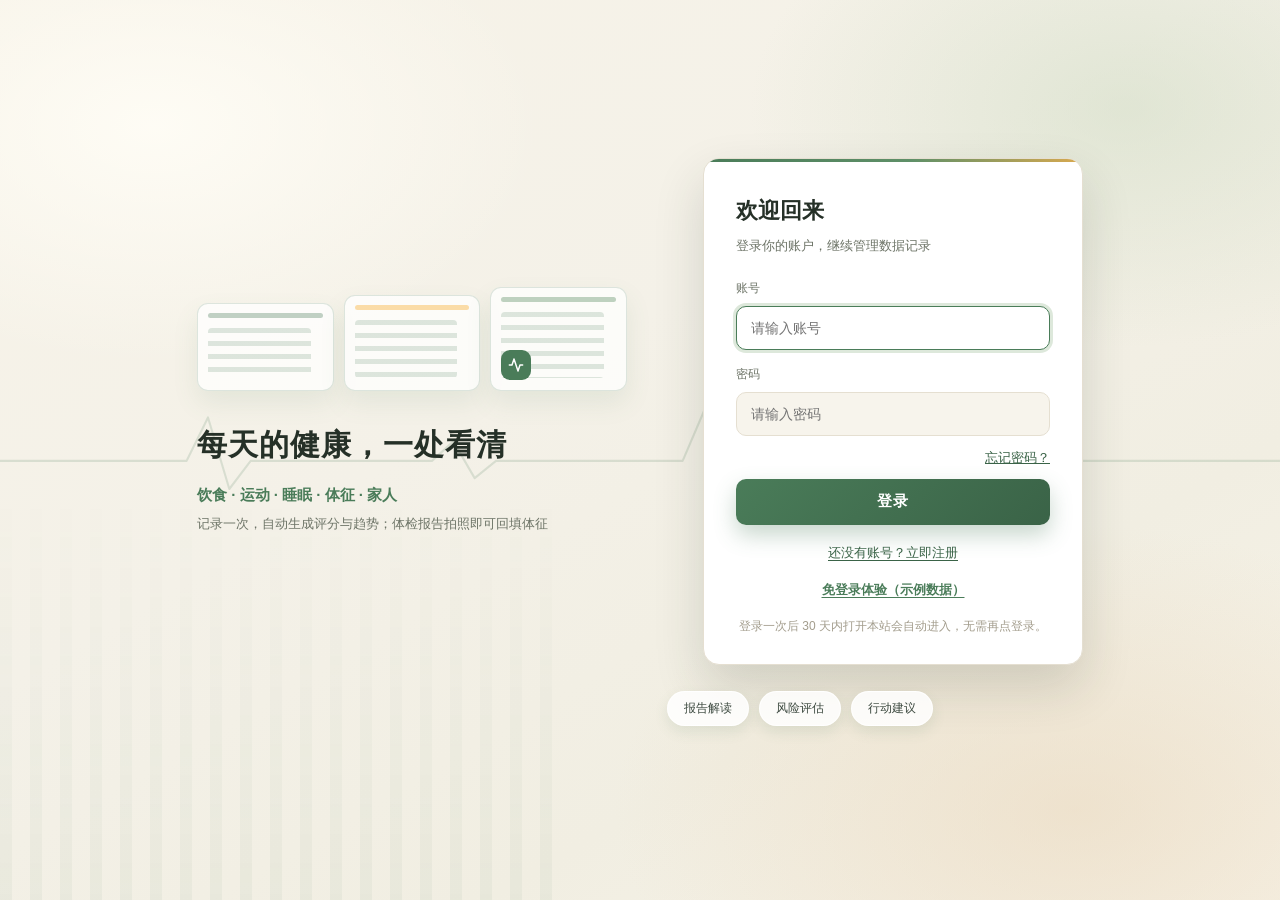
==== frontend/index.html @ f1c30553 "style: 睡眠板块改为白卡，加入克制的夜色点缀与趋势条美化" ====
<!DOCTYPE html>
<html lang="zh-CN">
<head>
<meta charset="UTF-8">
<meta name="viewport" content="width=device-width, initial-scale=1.0">
<title>健康管理系统 · 健康数据总览</title>
<link rel="stylesheet" href="css/style.css?v=20261127e">
</head>
<body>

<!-- ========================================================
     SVG 图标库：集中定义，页面中通过 <use href="#id"> 引用
     ======================================================== -->
<svg xmlns="http://www.w3.org/2000/svg" style="display:none" aria-hidden="true">
  <symbol id="i-pulse" viewBox="0 0 24 24"><path d="M3 12h4l2.5-6 4 12L16 12h5"/></symbol>
  <symbol id="i-heart" viewBox="0 0 24 24"><path d="M20.8 4.6a5.5 5.5 0 0 0-7.8 0L12 5.7l-1.1-1.1a5.5 5.5 0 1 0-7.8 7.8L12 21l8.9-8.7a5.5 5.5 0 0 0-.1-7.7z"/></symbol>
  <symbol id="i-fork" viewBox="0 0 24 24"><path d="M7 3v8a2 2 0 0 0 4 0V3M9 11v10"/><path d="M17 3c-1.6 1.4-2.5 3.6-2.5 6.5 0 2.2 1 3.5 2.5 3.5V3z"/><path d="M17 13v8"/></symbol>
  <symbol id="i-dumbbell" viewBox="0 0 24 24"><path d="M6.5 6.5v11M3.5 9v6M17.5 6.5v11M20.5 9v6M6.5 12h11"/></symbol>
  <symbol id="i-activity" viewBox="0 0 24 24"><path d="M22 12h-4l-3 9L9 3l-3 9H2"/></symbol>
  <symbol id="i-female" viewBox="0 0 24 24"><circle cx="12" cy="8.5" r="4.5"/><path d="M12 13v8M9 18h6"/></symbol>
  <symbol id="i-moon" viewBox="0 0 24 24"><path d="M21 12.8A9 9 0 1 1 11.2 3a7 7 0 0 0 9.8 9.8z"/></symbol>
  <symbol id="i-user" viewBox="0 0 24 24"><circle cx="12" cy="8" r="4"/><path d="M4 21c0-4 3.6-6.5 8-6.5s8 2.5 8 6.5"/></symbol>
  <symbol id="i-chevron" viewBox="0 0 24 24"><polyline points="6 9 12 15 18 9"/></symbol>
  <symbol id="i-close" viewBox="0 0 24 24"><line x1="18" y1="6" x2="6" y2="18"/><line x1="6" y1="6" x2="18" y2="18"/></symbol>
  <symbol id="i-calendar" viewBox="0 0 24 24"><rect x="3" y="5" width="18" height="16" rx="2"/><line x1="16" y1="3" x2="16" y2="7"/><line x1="8" y1="3" x2="8" y2="7"/><line x1="3" y1="11" x2="21" y2="11"/></symbol>
  <symbol id="i-refresh" viewBox="0 0 24 24"><polyline points="23 4 23 10 17 10"/><path d="M20.5 15a9 9 0 1 1-2.1-9.4L23 10"/></symbol>
  <symbol id="i-droplet" viewBox="0 0 24 24"><path d="M12 2.7 6.5 9.2a7 7 0 1 0 11 0L12 2.7z"/></symbol>
  <symbol id="i-flame" viewBox="0 0 24 24"><path d="M12 2c3 4 6 6.5 6 10a6 6 0 0 1-12 0c0-2 1-3.5 2.5-5C9.5 8 10 6 12 2z"/></symbol>
  <symbol id="i-footprints" viewBox="0 0 24 24"><path d="M8.5 3.5c1.6 0 2.6 1.4 2.6 3.1 0 1.3-.5 2.1-.4 3 .1 1-.4 1.8-1.4 1.8H8c-1 0-1.6-.8-1.5-1.8.1-.9-.4-1.7-.4-3C6.1 4.9 7 3.5 8.5 3.5z"/><path d="M15.5 11c1.6 0 2.6 1.4 2.6 3.1 0 1.3-.5 2.1-.4 3 .1 1-.4 1.8-1.4 1.8H15c-1 0-1.6-.8-1.5-1.8.1-.9-.4-1.7-.4-3 0-1.7.9-3.1 2.4-3.1z"/></symbol>
  <symbol id="i-clock" viewBox="0 0 24 24"><circle cx="12" cy="12" r="9"/><polyline points="12 7 12 12 15 14"/></symbol>
  <symbol id="i-target" viewBox="0 0 24 24"><circle cx="12" cy="12" r="9"/><circle cx="12" cy="12" r="5"/><circle cx="12" cy="12" r="1"/></symbol>
  <symbol id="i-play" viewBox="0 0 24 24"><polygon points="8 5 19 12 8 19 8 5"/></symbol>
  <symbol id="i-send" viewBox="0 0 24 24"><path d="M22 2 11 13"/><path d="M22 2l-7 20-4-9-9-4 20-7z"/></symbol>
  <symbol id="i-mic" viewBox="0 0 24 24"><rect x="9" y="3" width="6" height="11" rx="3"/><path d="M5 11a7 7 0 0 0 14 0"/><path d="M12 18v3M9 21h6"/></symbol>
  <symbol id="i-plus" viewBox="0 0 24 24"><line x1="12" y1="5" x2="12" y2="19"/><line x1="5" y1="12" x2="19" y2="12"/></symbol>
  <symbol id="i-spark" viewBox="0 0 24 24"><path d="M12 3l1.9 5.1L19 10l-5.1 1.9L12 17l-1.9-5.1L5 10l5.1-1.9L12 3z"/><path d="M19 16l.8 2.2L22 19l-2.2.8L19 22l-.8-2.2L16 19l2.2-.8L19 16z"/></symbol>
  <symbol id="i-image" viewBox="0 0 24 24"><rect x="3" y="3" width="18" height="18" rx="2"/><circle cx="8.5" cy="8.5" r="1.5"/><polyline points="21 15 16 10 5 21"/></symbol>
  <symbol id="i-smile" viewBox="0 0 24 24"><circle cx="12" cy="12" r="9"/><path d="M8 14s1.5 2 4 2 4-2 4-2"/><line x1="9" y1="9" x2="9.01" y2="9"/><line x1="15" y1="9" x2="15.01" y2="9"/></symbol>
  <symbol id="i-chat" viewBox="0 0 24 24"><path d="M21 11.5a8.4 8.4 0 0 1-9 8.4 9 9 0 0 1-3.9-.9L3 21l1.9-5a8.4 8.4 0 0 1-.9-3.9 8.4 8.4 0 0 1 8.4-8.4 8.4 8.4 0 0 1 8.6 8.3z"/><line x1="8" y1="12" x2="8.01" y2="12"/><line x1="12" y1="12" x2="12.01" y2="12"/><line x1="16" y1="12" x2="16.01" y2="12"/></symbol>
  <symbol id="i-book" viewBox="0 0 24 24"><path d="M4 19.5A2.5 2.5 0 0 1 6.5 17H20"/><path d="M6.5 2H20v20H6.5A2.5 2.5 0 0 1 4 19.5v-15A2.5 2.5 0 0 1 6.5 2z"/></symbol>
  <symbol id="i-search" viewBox="0 0 24 24"><circle cx="11" cy="11" r="7"/><path d="M20 20l-3.6-3.6"/></symbol>
  <symbol id="i-bell" viewBox="0 0 24 24"><path d="M18 8a6 6 0 0 0-12 0c0 7-3 7-3 9h18c0-2-3-2-3-9"/><path d="M13.7 21a2 2 0 0 1-3.4 0"/></symbol>
  <symbol id="i-ball" viewBox="0 0 24 24"><circle cx="12" cy="12" r="9"/><path d="M12 7.2l3 2.2-1.1 3.4h-3.8L9 9.4l3-2.2z"/><path d="M12 3.2v4M4.3 9.6l4.7 1.6M19.7 9.6L15 11.2M7.2 20.1l2-4.3M16.8 20.1l-2-4.3"/></symbol>
  <symbol id="i-bike" viewBox="0 0 24 24"><circle cx="5.5" cy="17.5" r="3.5"/><circle cx="18.5" cy="17.5" r="3.5"/><path d="M5.5 17.5h5l3-7h-3M14.5 17.5l-2-7M12 7h3M15 6l3.5 11.5"/></symbol>
  <symbol id="i-run" viewBox="0 0 24 24"><circle cx="15" cy="4.5" r="2"/><path d="M13 8l-3 5 4 2 1 6M10 13l-4 3M14 15l4 2M9 21l2-6"/></symbol>
  <symbol id="i-swim" viewBox="0 0 24 24"><circle cx="7" cy="8" r="2"/><path d="M9 10l5 2 3-2M3 17c2-1.5 4-1.5 6 0s4 1.5 6 0 4-1.5 6 0"/><path d="M3 21c2-1.5 4-1.5 6 0s4 1.5 6 0 4-1.5 6 0"/></symbol>
  <symbol id="i-yoga" viewBox="0 0 24 24"><circle cx="12" cy="4.5" r="2"/><path d="M12 7v5M12 12l-5 3M12 12l5 3M7 21l5-6M17 21l-5-6"/></symbol>
  <symbol id="i-mountain" viewBox="0 0 24 24"><path d="M3 20l6-11 4 6 3-4 5 9H3z"/><circle cx="18" cy="5" r="2"/></symbol>
  <symbol id="i-leaf" viewBox="0 0 24 24"><path d="M20 4c-8 0-14 5-14 11 0 2 1 4 3 5 6 0 11-6 11-16z"/><path d="M4 21c2-5 6-9 11-12"/></symbol>
</svg>

<!-- ========================================================
     登录界面
     ======================================================== -->
<div class="auth-layer" id="loginView">
  <div class="login-shell">
    <section class="login-hero">
      <div class="lh-panes">
        <span class="lh-pane"></span>
        <span class="lh-pane"></span>
        <span class="lh-pane"><i class="lh-mark"><svg class="icon"><use href="#i-activity"/></svg></i></span>
      </div>
      <h2>每天的健康，一处看清</h2>
      <p class="lh-sub">饮食 · 运动 · 睡眠 · 体征 · 家人</p>
      <p class="lh-desc">记录一次，自动生成评分与趋势；体检报告拍照即可回填体征</p>
    </section>

    <div class="login-card">
      <h1 id="authTitle">欢迎回来</h1>
      <p class="login-sub" id="authSub">登录你的账户，继续管理数据记录</p>

      <div class="login-notice" id="loginNotice" hidden></div>

      <form id="loginForm" novalidate>
        <div class="login-field">
          <label for="loginAccount">账号</label>
          <input id="loginAccount" type="text" autocomplete="username" placeholder="请输入账号">
        </div>
        <div class="login-field">
          <label for="loginPassword">密码</label>
          <input id="loginPassword" type="password" autocomplete="current-password" placeholder="请输入密码">
        </div>
        <div class="login-forgot-row">
          <button class="login-forgot" type="button" id="forgotBtn">忘记密码？</button>
        </div>
        <div class="login-field" id="loginNicknameField" hidden>
          <label for="loginNickname">昵称（可选）</label>
          <input id="loginNickname" type="text" autocomplete="nickname" placeholder="不填则默认使用账号名">
        </div>
        <div class="login-error" id="loginError" hidden></div>
        <button class="btn-primary login-btn" type="submit" id="loginSubmit">登录</button>
      </form>

      <button class="login-switch" type="button" id="authModeSwitch">还没有账号？立即注册</button>

      <button class="login-switch login-guest" type="button" id="guestEnter">免登录体验（示例数据）</button>

      <p class="login-tip">登录一次后 30 天内打开本站会自动进入，无需再点登录。</p>


      <button class="btn-primary login-btn" type="button" id="demoEnter" hidden>进入本地演示（不校验账号）</button>
    </div>
  </div>

  <div class="login-chips">
    <span>报告解读</span>
    <span>风险评估</span>
    <span>行动建议</span>
  </div>
</div>

<!-- ========================================================
     忘记密码弹窗（邮箱验证码）
     ======================================================== -->
<div class="reset-layer" id="resetLayer" hidden>
  <div class="reset-card">
    <h2>重置密码</h2>
    <p class="reset-sub">输入登录账号（不是昵称），验证码会发送到该账号绑定的 QQ 邮箱。没收到请检查垃圾邮件。</p>
    <div class="reset-field">
      <label for="resetAccount">账号（登录用的账号，不是昵称）</label>
      <input id="resetAccount" type="text" autocomplete="username" placeholder="请输入登录账号">
    </div>
    <div class="reset-field">
      <label for="resetCode">验证码</label>
      <div class="reset-code-row">
        <input id="resetCode" type="text" inputmode="numeric" maxlength="6" placeholder="6 位数字">
        <button type="button" id="resetSendCode">发送验证码</button>
      </div>
    </div>
    <div class="reset-field">
      <label for="resetPassword">新密码</label>
      <input id="resetPassword" type="password" autocomplete="new-password" placeholder="至少 6 位">
    </div>
    <div class="reset-error" id="resetError" hidden></div>
    <div class="reset-actions">
      <button class="btn-cancel" type="button" id="resetCancel">取消</button>
      <button class="btn-primary" type="button" id="resetSubmit">重置密码</button>
    </div>
  </div>
</div>

<!-- ========================================================
     登录后的基本信息填写
     ======================================================== -->
<div class="auth-layer" id="onboardingView" hidden>
  <div class="onboarding-wrap">
    <div class="onboarding-head">
      <div>
        <h1>完善你的健康信息</h1>
        <p>填写后，我们会为你生成更贴合的健康建议与运动计划。</p>
      </div>
    </div>

    <form id="onboardingForm">
      <div class="onboarding-grid">

        <!-- 基本信息 -->
        <section class="onboarding-card">
          <h2><svg class="icon"><use href="#i-user"/></svg>基本信息</h2>
          <div class="ob-field">
            <label for="obName">昵称</label>
            <input id="obName" type="text" placeholder="例如 小美">
          </div>
          <div class="ob-field">
            <label for="obEmail">QQ 邮箱（忘记密码时接收验证码）</label>
            <input id="obEmail" type="email" placeholder="例如 12345678@qq.com">
          </div>
          <div class="ob-row">
            <div class="ob-field">
              <label for="obGender">性别</label>
              <select id="obGender">
                <option value="女" selected>女</option>
                <option value="男">男</option>
              </select>
            </div>
            <div class="ob-field">
              <label for="obAge">年龄</label>
              <input id="obAge" type="number" placeholder="28" min="1" max="120">
            </div>
          </div>
          <div class="ob-row">
            <div class="ob-field">
              <label for="obHeight">身高（cm）</label>
              <input id="obHeight" type="number" placeholder="165">
            </div>
            <div class="ob-field">
              <label for="obWeight">体重（kg）</label>
              <input id="obWeight" type="number" step="0.1" placeholder="60.0">
            </div>
          </div>
        </section>

        <!-- 健康情况 -->
        <section class="onboarding-card">
          <h2><svg class="icon"><use href="#i-heart"/></svg>健康情况</h2>
          <div class="ob-field">
            <label for="obSleep">睡眠质量</label>
            <select id="obSleep">
              <option>良好</option>
              <option selected>一般</option>
              <option>较差</option>
            </select>
          </div>
          <div class="ob-field">
            <label for="obExercise">运动频率</label>
            <select id="obExercise">
              <option>很少运动</option>
              <option selected>每周 1-2 次</option>
              <option>每周 3-4 次</option>
              <option>几乎每天</option>
            </select>
          </div>
          <div class="ob-field">
            <label for="obGoal">健康目标</label>
            <select id="obGoal">
              <option selected>减脂塑形</option>
              <option>增肌紧致</option>
              <option>保持健康</option>
              <option>改善睡眠</option>
              <option>改善体态</option>
            </select>
          </div>
          <div class="ob-field">
            <label>健康情况（可多选）</label>
            <div class="pref-chips" id="obConditions">
              <button type="button" class="pref-chip selected" data-value="无">无</button>
              <button type="button" class="pref-chip" data-value="高血压">高血压</button>
              <button type="button" class="pref-chip" data-value="高血脂">高血脂</button>
              <button type="button" class="pref-chip" data-value="糖尿病">糖尿病</button>
              <button type="button" class="pref-chip" data-value="脂肪肝">脂肪肝</button>
              <button type="button" class="pref-chip" data-value="胃病">胃病</button>
              <button type="button" class="pref-chip" data-value="贫血">贫血</button>
              <button type="button" class="pref-chip" data-value="甲状腺问题">甲状腺问题</button>
              <button type="button" class="pref-chip" data-value="过敏体质">过敏体质</button>
              <button type="button" class="pref-chip" data-value="颈椎不适">颈椎不适</button>
              <button type="button" class="pref-chip" data-value="关节不适">关节不适</button>
              <button type="button" class="pref-chip" data-value="睡眠不佳">睡眠不佳</button>
              <button type="button" class="pref-chip" data-value="月经不调">月经不调</button>
              <button type="button" class="pref-chip" data-value="焦虑情绪">焦虑情绪</button>
            </div>
            <div class="pref-custom-row">
              <input class="pref-custom-input" data-group="obConditions" placeholder="其他健康情况，输入后按回车添加">
            </div>
          </div>
        </section>

        <!-- 饮食偏好 -->
        <section class="onboarding-card">
          <h2><svg class="icon"><use href="#i-fork"/></svg>饮食偏好</h2>
          <div class="ob-row">
            <div class="ob-field">
              <label for="obTaste">口味</label>
              <select id="obTaste">
                <option selected>清淡</option>
                <option>适中</option>
                <option>重口</option>
              </select>
            </div>
            <div class="ob-field">
              <label for="obDietType">饮食类型</label>
              <select id="obDietType">
                <option selected>均衡饮食</option>
                <option>素食</option>
                <option>低糖</option>
                <option>高蛋白</option>
              </select>
            </div>
          </div>
          <div class="ob-field">
            <label for="obMeals">每日餐数</label>
            <select id="obMeals">
              <option>2 餐</option>
              <option selected>3 餐</option>
              <option>3 餐 + 加餐</option>
            </select>
          </div>
          <div class="ob-field">
            <label>忌口 / 过敏（可多选）</label>
            <div class="pref-chips" id="obRestrictions">
              <button type="button" class="pref-chip selected" data-value="无">无</button>
              <button type="button" class="pref-chip" data-value="辛辣">辛辣</button>
              <button type="button" class="pref-chip" data-value="海鲜">海鲜</button>
              <button type="button" class="pref-chip" data-value="花生">花生</button>
              <button type="button" class="pref-chip" data-value="坚果">坚果</button>
              <button type="button" class="pref-chip" data-value="乳制品">乳制品</button>
              <button type="button" class="pref-chip" data-value="鸡蛋">鸡蛋</button>
              <button type="button" class="pref-chip" data-value="牛肉">牛肉</button>
              <button type="button" class="pref-chip" data-value="大豆">大豆</button>
              <button type="button" class="pref-chip" data-value="麸质">麸质</button>
              <button type="button" class="pref-chip" data-value="酒精">酒精</button>
              <button type="button" class="pref-chip" data-value="咖啡因">咖啡因</button>
              <button type="button" class="pref-chip" data-value="高糖">高糖</button>
            </div>
            <div class="pref-custom-row">
              <input class="pref-custom-input" data-group="obRestrictions" placeholder="其他忌口，输入后按回车添加">
            </div>
          </div>
        </section>
      </div>

      <div class="onboarding-actions">
        <button type="button" class="link-skip" id="skipOnboarding">稍后完善</button>
        <button type="submit" class="btn-primary">保存并进入系统</button>
      </div>
    </form>
  </div>
</div>

<!-- ========================================================
     主应用（登录并完善信息后显示）
     ======================================================== -->
<div id="appShell" hidden>

<!-- ========================================================
     侧边导航
     ======================================================== -->
<aside class="sidebar">
  <div class="side-brand">
    <div class="logo"><svg class="icon"><use href="#i-pulse"/></svg></div>
    <span>健康管理系统</span>
  </div>

  <nav class="side-nav" id="nav">
    <button class="active" data-page="data"><svg class="icon"><use href="#i-pulse"/></svg>健康数据</button>
    <button data-page="diet"><svg class="icon"><use href="#i-fork"/></svg>饮食</button>
    <button data-page="sport"><svg class="icon"><use href="#i-dumbbell"/></svg>运动</button>
    <button data-page="family"><svg class="icon"><use href="#i-heart"/></svg>家人健康</button>
    <button data-page="assistant"><svg class="icon"><use href="#i-chat"/></svg>健康小管家</button>
    <button data-page="news"><svg class="icon"><use href="#i-book"/></svg>科普资讯</button>
    <button data-page="admin" id="navAdmin" hidden><svg class="icon"><use href="#i-activity"/></svg>数据大屏</button>
  </nav>

  <button class="voice-fab" id="voiceFab" type="button" aria-label="语音输入">
    <svg class="icon"><use href="#i-mic"/></svg>
    <span id="voiceFabText">语音输入</span>
  </button>

  <button class="side-edit" id="editBasicBtn" type="button">
    <svg class="icon"><use href="#i-user"/></svg>修改基本信息
  </button>

  <div class="side-user" id="userBtn" title="个人信息">
    <div class="avatar" id="sideAvatar"><svg class="icon"><use href="#i-user"/></svg></div>
    <div class="side-user-info">
      <span class="side-user-name" id="sideUserName">未登录</span>
      <span class="side-user-sub" id="sideUserSub">健康数据总览</span>
    </div>
    <svg class="icon caret"><use href="#i-chevron"/></svg>
  </div>
</aside>

<div class="main-area">
<main class="container">

  <!-- 所有页面共用的顶部横幅（紧凑版：标题 + 三评分同一行） -->
  <section class="hero">
    <div class="hero-head">
      <div class="hero-title">
        <span class="hero-eyebrow"><svg class="icon"><use href="#i-pulse"/></svg>家庭健康 · 慢病管理</span>
        <h1>把每天的健康，一处看清</h1>
        <p>饮食 · 运动 · 睡眠 · 体征 · 家人</p>
        <div class="hero-underline"></div>
      </div>
      <p class="hero-hint" id="heroHint">还没有饮食与运动记录：综合评分 = 饮食 40% + 运动 40% + BMI 20%，记录后自动更新。
        <button type="button" class="hint-link" data-goto="diet">记录饮食</button>
        <button type="button" class="hint-link" data-goto="sport">记录运动</button>
      </p>
    </div>

    <div class="score-group">
      <div class="score score-total" data-score="total" title="点击查看分析">
        <span class="score-ico"><svg class="icon"><use href="#i-heart"/></svg></span>
        <div class="score-main">
          <div class="row"><span>综合健康评分</span><span class="score-num"><b id="scoreTotal">—</b><span class="score-den" hidden>/100</span></span></div>
          <div class="bar"><i id="scoreTotalBar"></i></div>
        </div>
      </div>

      <div class="score score-diet" data-score="diet" title="点击查看分析">
        <span class="score-ico"><svg class="icon"><use href="#i-leaf"/></svg></span>
        <div class="score-main">
          <div class="row"><span>饮食健康评分</span><span class="score-num"><b id="scoreDiet">—</b><span class="score-den" hidden>/100</span></span></div>
          <div class="bar"><i id="scoreDietBar"></i></div>
        </div>
      </div>

      <div class="score score-sport" data-score="sport" title="点击查看分析">
        <span class="score-ico"><svg class="icon"><use href="#i-run"/></svg></span>
        <div class="score-main">
          <div class="row"><span>运动完成评分</span><span class="score-num"><b id="scoreSport">—</b><span class="score-den" hidden>/100</span></span></div>
          <div class="bar"><i id="scoreSportBar"></i></div>
        </div>
      </div>
    </div>

    <div class="hero-state" id="heroState">
      <span class="state-pill" id="statePill" data-mood="none">待记录</span>
      <span class="state-dots" id="stateDots"></span>
      <span class="state-text" id="stateText">今天记录一次，点亮第一颗</span>
    </div>
  </section>

  <div class="content">

    <!-- ====================================================
         页面一：健康数据
         ==================================================== -->
    <section class="page" id="page-data">
      <div class="card health-card card-primary">
        <div class="health-main">
          <div class="card-head">
            <div class="card-title">
              <svg class="icon heart"><use href="#i-heart"/></svg>核心体征
            </div>
          </div>

          <div class="vitals">
            <div class="vital">
              <div class="vital-head">
                <div class="label">体重</div>
                <button class="vital-edit" type="button" data-vital="weight">修改</button>
              </div>
              <div class="value"><span id="weightValue">—</span><span class="unit">kg</span></div>
            </div>
            <div class="vital">
              <div class="vital-head">
                <div class="label">体脂率</div>
                <button class="vital-edit" type="button" data-vital="fat">修改</button>
              </div>
              <div class="value"><span id="fatValue">—</span><span class="unit">%</span></div>
            </div>
            <div class="vital">
              <div class="vital-head">
                <div class="label">BMI</div>
                <button class="vital-edit" type="button" data-vital="bmi">修改</button>
              </div>
              <div class="value">
                <span id="bmiValue">—</span>
                <span class="badge" id="bmiBadge" hidden></span>
              </div>
            </div>
            <div class="vital">
              <div class="vital-head">
                <div class="label">血压</div>
                <button class="vital-edit" type="button" data-vital="bp">修改</button>
              </div>
              <div class="value"><span id="bpValue">—</span><span class="unit">mmHg</span></div>
            </div>
            <div class="vital">
              <div class="vital-head">
                <div class="label">血糖（空腹）</div>
                <button class="vital-edit" type="button" data-vital="glucose">修改</button>
              </div>
              <div class="value"><span id="glucoseValue">—</span><span class="unit">mmol/L</span></div>
            </div>
          </div>
        </div>

        <!-- 右侧：正常值范围、异常提醒与 BMI 公式 -->
        <div class="vital-side">
          <div class="range-head">
            <span>正常值范围</span>
            <button class="report-link" id="quickReportUpload">上传体检报告 ›</button>
          </div>

          <div class="range-list">
            <div class="range-row">
              <span class="rr-name">体重</span>
              <span class="rr-ref" id="refWeight">—</span>
              <span class="rr-state muted" id="stateWeight">—</span>
            </div>
            <div class="range-row">
              <span class="rr-name">BMI</span>
              <span class="rr-ref">18.5–23.9</span>
              <span class="rr-state muted" id="stateBmi">—</span>
            </div>
            <div class="range-row">
              <span class="rr-name">体脂率</span>
              <span class="rr-ref" id="refFat">女 20%–30%</span>
              <span class="rr-state muted" id="stateFat">—</span>
            </div>
            <div class="range-row">
              <span class="rr-name">血压</span>
              <span class="rr-ref">＜120/80 mmHg</span>
              <span class="rr-state muted" id="stateBp">—</span>
            </div>
            <div class="range-row">
              <span class="rr-name">空腹血糖</span>
              <span class="rr-ref">3.9–6.1 mmol/L</span>
              <span class="rr-state muted" id="stateGlucose">—</span>
            </div>
          </div>

          <div class="abnormal-box ok" id="abnormalBox">
            <b>异常提醒</b>
            <ul id="abnormalList"><li>尚未记录体征数据，点击各指标右侧「修改」即可录入并自动判断。</li></ul>
          </div>

          <div class="bmi-formula">
            <b>BMI 计算公式</b><br>
            <span class="formula-line">BMI = 体重（kg）÷ 身高（m）²</span><br>
            <span id="bmiFormulaValue">填写身高体重后自动计算</span><br>
            <span>参考标准：中国成人 BMI 18.5–23.9 为正常（WS/T 428-2013）；血压、血糖参考《中国高血压防治指南》《中国 2 型糖尿病防治指南》。异常结果请以医院检查为准。</span>
          </div>

          <p class="vitals-tip" id="vitalsTip" hidden>还没填写身高，BMI 与体重参考范围要等身高补充后才能计算。
            <button type="button" class="hint-link" id="vitalsTipBtn">去填写身高</button>
          </p>
        </div>
      </div>

      <!-- 体检报告分析：上传图片并识别关键指标 -->
      <div class="card report-card" id="reportCard">
        <div class="card-head">
          <div class="card-title">
            <svg class="icon"><use href="#i-book"/></svg>体检报告分析
          </div>
          <span class="report-sub">上传报告图片，自动识别关键指标</span>
        </div>

        <div class="upload-box" id="reportUploadBox">
          <input type="file" id="reportImageInput" accept="image/*" hidden>

          <div class="upload-empty" id="reportUploadEmpty">
            <svg class="icon"><use href="#i-image"/></svg>
            <p>上传体检报告照片，识别体重、体脂、BMI、血压、血糖等指标</p>
            <button class="btn-soft" type="button" id="reportChooseBtn">选择图片</button>
          </div>

          <div class="upload-preview" id="reportPreview" hidden>
            <img id="reportPreviewImg" alt="体检报告照片">
            <div class="upload-info">
              <div class="upload-file" id="reportFileName"></div>
              <div class="upload-status" id="reportStatus"></div>
              <div class="upload-actions">
                <button class="btn-ghost-sm" type="button" id="reportReselect">重新上传</button>
              </div>
            </div>
          </div>
        </div>

        <div class="report-result" id="reportResult" hidden>
          <div class="report-meta">识别结果 · 报告日期 <span id="reportDateText">—</span></div>
          <div class="report-grid">
            <div class="report-item">
              <div class="label">体重</div>
              <div class="value"><span id="reportWeight">—</span><span class="unit">kg</span></div>
            </div>
            <div class="report-item">
              <div class="label">体脂率</div>
              <div class="value"><span id="reportFat">—</span><span class="unit">%</span></div>
            </div>
            <div class="report-item">
              <div class="label">BMI</div>
              <div class="value" id="reportBmi">—</div>
            </div>
            <div class="report-item">
              <div class="label">血压</div>
              <div class="value"><span id="reportBp">—</span><span class="unit">mmHg</span></div>
            </div>
            <div class="report-item">
              <div class="label">血糖</div>
              <div class="value"><span id="reportGlucose">—</span><span class="unit">mmol/L</span></div>
            </div>
          </div>
          <div class="report-items" id="reportItems" hidden></div>
          <div class="report-summary" id="reportSummary"></div>
          <div class="report-actions">
            <button class="btn-primary" id="applyReport">同步到核心体征</button>
          </div>
        </div>
      </div>

      <!-- 睡眠板块（并入健康数据） -->
      <div class="sleep-inline" id="sleepSection">
        <div class="sleep-card">
          <div class="sleep-icon"><svg class="icon"><use href="#i-moon"/></svg></div>
          <h2>优质睡眠，恢复活力</h2>
          <p>记录昨晚的睡眠时长与质量，数据会保存在你的健康档案里。</p>
          <form class="sleep-form" id="sleepForm">
            <div class="sleep-time">
              <input id="sleepHour" type="number" step="1" min="0" max="24" placeholder="7">
              <span>小时</span>
              <input id="sleepMinute" type="number" step="1" min="0" max="59" placeholder="30">
              <span>分钟</span>
            </div>
            <select id="sleepQuality" aria-label="睡眠质量">
              <option>良好</option>
              <option selected>一般</option>
              <option>较差</option>
            </select>
            <button class="btn-sleep" type="submit">保存睡眠记录</button>
          </form>
          <div class="sleep-today" id="sleepToday"></div>
          <div class="sleep-week" id="sleepWeek"></div>
        </div>
      </div>

      <!-- 女性用户专属：女性健康档案（男性用户会自动隐藏） -->
      <div class="female-health" id="femaleHealthSection">
        <div class="female-card">
          <div class="female-head">
            <div class="female-title">
              <svg class="icon"><use href="#i-droplet"/></svg>女性健康档案
            </div>
            <button class="btn-soft" id="openPeriod">记录生理期</button>
          </div>

          <div class="female-grid">
            <!-- 左侧：周期数据（长度可自由选择） -->
            <div>
              <div class="f-item">
                <span class="left"><svg class="icon"><use href="#i-calendar"/></svg>经期长度</span>
                <select id="periodDays" aria-label="经期长度"></select>
              </div>
              <div class="f-item">
                <span class="left"><svg class="icon"><use href="#i-refresh"/></svg>周期长度</span>
                <select id="cycleDaysMain" aria-label="周期长度"></select>
              </div>
              <div class="f-item">
                <span class="left"><svg class="icon"><use href="#i-droplet"/></svg>排卵日预测</span>
                <b id="ovulationDate">—</b>
              </div>
              <div class="f-item">
                <span class="left"><svg class="icon"><use href="#i-calendar"/></svg>最近一次经期</span>
                <b id="lastPeriodRange">—</b>
              </div>
              <div class="f-item">
                <span class="left"><svg class="icon"><use href="#i-droplet"/></svg>易孕期</span>
                <b id="fertileWindow">—</b>
              </div>
              <div class="f-item">
                <span class="left"><svg class="icon"><use href="#i-calendar"/></svg>下次预计经期</span>
                <b id="nextPeriodDate">—</b>
              </div>
              <div class="f-item">
                <span class="left"><svg class="icon"><use href="#i-calendar"/></svg>距离下次经期</span>
                <b id="daysToPeriod">—</b>
              </div>
              <div class="cycle-forecast" id="cycleForecast"></div>
            </div>

            <!-- 右侧：今日状态（从预设选项中多选） -->
            <div class="status-card">
              <div class="status-title">
                <svg class="icon"><use href="#i-calendar"/></svg>今日状态记录
              </div>
              <div class="tags" id="femaleTags">
                <button class="tag add" id="femaleAddTag" type="button">+ 添加标签</button>
              </div>
              <div class="tag-menu" id="femaleTagMenu">
                <h4>选择今日状态（可多选）</h4>
                <div class="tag-options" id="femaleTagOptions"></div>
                <div class="tag-menu-foot">
                  <button class="btn-mini" type="button" data-close-tag>确定</button>
                </div>
              </div>
              <div class="tip-pink" id="statusTip">科学建议：记录今日状态后，这里会给出对应的护理建议。</div>
            </div>
          </div>

          <!-- 经期感受：流量 / 颜色 / 痛经，按日期记录 -->
          <div class="period-feel" id="periodFeel">
            <div class="pf-head">
              <div class="status-title">
                <svg class="icon"><use href="#i-droplet"/></svg>经期感受记录
              </div>
              <input type="date" id="feelDate" aria-label="记录日期">
            </div>
            <div id="periodFeelOptions"></div>
            <div class="tip-pink" id="feelTip">选择后会按日期自动保存，可左右滑动查看全部选项。</div>
          </div>
        </div>
      </div>
    </section>

    <!-- ====================================================
         页面二：饮食
         ==================================================== -->
    <section class="page" id="page-diet">
      <div class="diet-wrap">
        <div class="card card-primary">
          <div class="card-head">
            <div class="card-title">
              <svg class="icon fork"><use href="#i-fork"/></svg>饮食与营养计算
            </div>
          </div>

          <!-- 每日营养目标：数值由 JavaScript 根据个人资料自动计算 -->
          <div class="macros">
            <div class="macro"><div class="label">蛋白质</div><div class="value" id="macroProtein">0g</div></div>
            <div class="macro"><div class="label">碳水</div><div class="value" id="macroCarb">0g</div></div>
            <div class="macro"><div class="label">纤维素</div><div class="value" id="macroFiber">0g</div></div>
            <div class="macro"><div class="label">脂肪</div><div class="value" id="macroFat">0g</div></div>
            <div class="macro"><div class="label">总热量</div><div class="value" id="macroKcal">0k</div></div>
          </div>

          <!-- 活动水平由用户选择，避免系统凭空猜测运动量 -->
          <div class="field" style="margin-top:16px;max-width:340px">
            <label for="dietActivity">日常活动水平（决定热量目标）</label>
            <select id="dietActivity">
              <option value="1.2">久坐为主 · 几乎不运动</option>
              <option value="1.375" selected>轻度活动 · 每周 1-3 次</option>
              <option value="1.55">中度活动 · 每周 3-5 次</option>
              <option value="1.725">高强度 · 每周 6-7 次</option>
            </select>
          </div>

          <h3 class="sub-title" id="mealLogTitle">今日饮食记录</h3>
          <div class="meal-date-row">
            <label for="mealDate">记录日期</label>
            <input id="mealDate" type="date">
            <span>可切换到前几日补记饮食</span>
          </div>

          <!-- 回车或点击「记录」即可记录一条饮食 -->
          <div class="meal">
            <span class="meal-tag morning">早</span>
            <input data-meal="早餐" placeholder="例如：一杯牛奶，两片全麦面包...">
            <button class="meal-btn" type="button" data-meal-btn="早餐">记录</button>
          </div>
          <div class="meal">
            <span class="meal-tag noon">中</span>
            <input data-meal="午餐" placeholder="记录午餐...">
            <button class="meal-btn" type="button" data-meal-btn="午餐">记录</button>
          </div>
          <div class="meal">
            <span class="meal-tag night">晚</span>
            <input data-meal="晚餐" placeholder="记录晚餐...">
            <button class="meal-btn" type="button" data-meal-btn="晚餐">记录</button>
          </div>

          <!-- 今日已记录的食物，可单条删除 -->
          <div class="meal-log" id="mealLog"></div>

          <h3 class="sub-title">今日营养摄入</h3>
          <div class="nutri-list" id="nutriList"></div>
          <div class="nutri-note" id="nutriNote"></div>
        </div>

        <div class="card">
          <div class="card-head">
            <div class="card-title">
              <svg class="icon fork"><use href="#i-fork"/></svg>饮食分析与识别
            </div>
          </div>

          <h3 class="sub-title">近两周饮食分析</h3>
          <div class="week-compare" id="weekCompare"></div>

          <h3 class="sub-title">综合饮食建议</h3>
          <div class="recent-advice" id="recentDietAdvice"></div>

          <h3 class="sub-title">餐食图片识别</h3>

          <!-- 上传餐食照片，识别食物与热量 -->
          <div class="upload-box" id="dietUploadBox">
            <input type="file" id="dietImageInput" accept="image/*" hidden>

            <div class="upload-empty" id="dietUploadEmpty">
              <svg class="icon"><use href="#i-image"/></svg>
              <p>上传餐食照片，自动识别食物种类与大致热量</p>
              <button class="btn-soft" type="button" id="dietChooseBtn">选择图片</button>
            </div>

            <div class="upload-preview" id="dietPreview" hidden>
              <img id="dietPreviewImg" alt="餐食照片">
              <div class="upload-info">
                <div class="upload-file" id="dietFileName"></div>
                <div class="upload-status" id="dietStatus"></div>
                <div class="upload-result" id="dietResult" hidden></div>
                <div class="upload-meal" id="dietMealRow" hidden>
                  <label for="dietMealType">记录到</label>
                  <select id="dietMealType">
                    <option value="早餐">早餐</option>
                    <option value="午餐" selected>午餐</option>
                    <option value="晚餐">晚餐</option>
                    <option value="加餐">加餐</option>
                  </select>
                </div>
                <div class="upload-actions">
                  <button class="btn-ghost-sm" type="button" id="dietReselect">重新上传</button>
                  <button class="btn-ghost-sm" type="button" id="dietFillMeal" hidden>加入今日饮食</button>
                </div>
              </div>
            </div>
          </div>

          <div class="tip-card">
            <svg class="icon"><use href="#i-spark"/></svg>
            <div>
              <b>推荐补充</b>
              <p id="dietTipText">今日蛋白质摄入略低，晚餐可增加一份鸡胸肉、鸡蛋或豆制品，帮助肌肉修复与饱腹感提升。</p>
            </div>
          </div>
        </div>
      </div>
    </section>

    <!-- ====================================================
         页面三：运动
         ==================================================== -->
    <section class="page" id="page-sport">
      <div class="exercise-wrap">
        <div class="card card-primary">
          <div class="card-head">
            <div class="card-title">
              <svg class="icon activity-icon"><use href="#i-activity"/></svg>运动与心理状态
            </div>
            <button class="btn-primary" id="startSport">
              <svg class="icon"><use href="#i-play"/></svg>开始运动
            </button>
          </div>

          <!-- 当前正在进行的运动 -->
          <div class="active-sport" id="activeSport" hidden>
            <svg class="icon"><use href="#i-activity"/></svg>
            <span>当前运动：<b id="activeSportName"></b></span>
            <span class="timer" id="sportTimer">00:00</span>
            <button class="end" type="button" id="stopSport">结束</button>
          </div>

          <!-- 运动元素：点击任意分类可直接开始该运动 -->
          <div class="sport-strip">
            <span class="sport-pill" data-sport="球类运动"><svg class="icon"><use href="#i-ball"/></svg>球类</span>
            <span class="sport-pill" data-sport="户外骑行"><svg class="icon"><use href="#i-bike"/></svg>骑行</span>
            <span class="sport-pill" data-sport="跑步"><svg class="icon"><use href="#i-run"/></svg>跑步</span>
            <span class="sport-pill" data-sport="游泳"><svg class="icon"><use href="#i-swim"/></svg>游泳</span>
            <span class="sport-pill" data-sport="登山"><svg class="icon"><use href="#i-mountain"/></svg>登山</span>
            <span class="sport-pill" data-sport="瑜伽"><svg class="icon"><use href="#i-yoga"/></svg>瑜伽</span>
          </div>

          <!-- 今日 / 近 7 天 数据切换 -->
          <div class="tabs" id="sportTabs">
            <button class="active" data-tab="today">今日运动</button>
            <button data-tab="week">近 7 天</button>
          </div>

          <div class="ex-stats" id="todayStats">
            <div class="ex-stat" data-field="kcal" title="点击修改已消耗热量">
              <div class="ico ico-flame"><svg class="icon"><use href="#i-flame"/></svg></div>
              <div class="value"><span id="exKcal">320</span> <span class="unit">kcal</span></div>
              <div class="label">已消耗</div>
              <div class="hint">点击填写</div>
            </div>
            <div class="ex-stat" data-field="steps" title="点击修改今日步数">
              <div class="ico ico-step"><svg class="icon"><use href="#i-footprints"/></svg></div>
              <div class="value"><span id="exSteps">6,540</span> <span class="unit">步</span></div>
              <div class="label">今日步数</div>
              <div class="hint">点击填写</div>
            </div>
            <div class="ex-stat" data-field="minutes" title="点击修改活动时长">
              <div class="ico ico-clock"><svg class="icon"><use href="#i-clock"/></svg></div>
              <div class="value"><span id="exMinutes">45</span> <span class="unit">分钟</span></div>
              <div class="label">活动时长</div>
              <div class="hint">点击填写</div>
            </div>
            <div class="ex-stat">
              <div class="ico">
                <svg width="44" height="44" viewBox="0 0 44 44" aria-hidden="true">
                  <circle cx="22" cy="22" r="18" fill="none" stroke="#e8eaf2" stroke-width="4"/>
                  <circle id="exGaugeArc" cx="22" cy="22" r="18" fill="none" stroke="#7f74e8"
                          stroke-width="4" stroke-linecap="round" stroke-dasharray="113.1"
                          stroke-dashoffset="39.6" transform="rotate(-90 22 22)"/>
                  <text id="exPercent" x="22" y="25.5" text-anchor="middle"
                        font-size="9.5" font-weight="700" fill="#4c5d45">65%</text>
                </svg>
              </div>
              <div class="label">目标完成率</div>
            </div>
          </div>

          <!-- 本周统计：日期 + 图标，点击查看当天详情 -->
          <div class="week-panel" id="weekPanel"></div>

          <!-- 目标设置 -->
          <h3 class="sub-title">目标设置</h3>
          <div class="sport-inputs">
            <div class="field">
              <label for="goalKcal">每日热量目标（kcal）</label>
              <input id="goalKcal" type="number" min="50" max="3000" step="10" value="500">
            </div>
            <div class="field">
              <label for="goalSteps">每日步数目标</label>
              <input id="goalSteps" type="number" min="1000" max="50000" step="100" value="8000">
            </div>
            <div class="field">
              <label for="goalMinutes">每日运动时长（分钟）</label>
              <input id="goalMinutes" type="number" min="5" max="300" step="5" value="60">
            </div>
          </div>
          <div class="sport-actions">
            <button class="btn-soft" type="button" id="saveSportGoal">保存目标</button>
          </div>

          <!-- 每日心情 -->
          <div class="mood">
            <div class="mood-title">
              <svg class="icon"><use href="#i-smile"/></svg>每日心情
            </div>
            <div class="mood-date-row">
              <label for="moodDate">记录日期</label>
              <input id="moodDate" type="date">
              <span>可选择前几日补记心情</span>
            </div>
            <div class="mood-picker" id="moodPicker">
              <button class="mood-opt" type="button" data-mood="开心">😄 开心</button>
              <button class="mood-opt" type="button" data-mood="平静">🙂 平静</button>
              <button class="mood-opt" type="button" data-mood="疲惫">😴 疲惫</button>
              <button class="mood-opt" type="button" data-mood="焦虑">😰 焦虑</button>
              <button class="mood-opt" type="button" data-mood="低落">😔 低落</button>
            </div>
            <textarea id="moodNote" placeholder="今天心情怎么样？发生了什么？记录一下吧..."></textarea>
            <div class="sport-actions">
              <button class="btn-soft" type="button" id="saveMood">保存今日心情</button>
            </div>
            <div class="mood-tip" id="moodTip">选择今天的心情后，这里会给出对应的小贴士。</div>
            <div class="mood-week" id="moodWeek"></div>
          </div>
        </div>

        <!-- 运动计划：目标与训练安排 -->
        <div class="card beauty-card">
          <div class="card-head">
            <div class="card-title">
              <svg class="icon"><use href="#i-spark"/></svg>运动计划
            </div>
            <span class="beauty-sub">目标 · 训练安排</span>
          </div>

          <div class="beauty-body">
            <!-- 目标设置 -->
            <div class="beauty-form">
              <div class="field">
                <label for="beautyType">计划类型</label>
                <select id="beautyType">
                  <option>健身减脂</option>
                  <option>增肌塑形</option>
                  <option>体态改善</option>
                  <option>提升体能</option>
                  <option>缓解压力</option>
                  <option>改善睡眠</option>
                  <option>经期舒缓</option>
                </select>
              </div>
              <div class="field-row">
                <div class="field">
                  <label for="beautyTarget">目标体重（kg）</label>
                  <input id="beautyTarget" type="number" step="0.1" value="58">
                </div>
                <div class="field">
                  <label for="beautyWeeks">目标周期（周）</label>
                  <input id="beautyWeeks" type="number" value="12" min="2" max="52">
                </div>
              </div>
              <div class="field">
                <label for="beautyTimes">每周运动次数</label>
                <select id="beautyTimes">
                  <option value="2">2 次</option>
                  <option value="3">3 次</option>
                  <option value="4" selected>4 次</option>
                  <option value="5">5 次</option>
                  <option value="6">6 次</option>
                  <option value="7">7 次</option>
                </select>
              </div>
              <button class="btn-primary" id="generatePlan" type="button">生成运动计划</button>
            </div>

            <!-- 计划结果 -->
            <div class="beauty-result">
              <div class="beauty-empty" id="beautyEmpty">
                设置目标体重与周期后，<br>这里会生成属于你的运动计划。
              </div>

              <div id="beautyResultBody" hidden>
                <div class="goal-stats">
                  <div class="goal-stat">
                    <div class="label">当前 → 目标</div>
                    <div class="value"><span id="beautyCurrent">—</span> → <span id="beautyTargetText">—</span><span class="unit">kg</span></div>
                  </div>
                  <div class="goal-stat">
                    <div class="label">每周变化</div>
                    <div class="value"><span id="beautyWeekly">—</span><span class="unit">kg/周</span></div>
                  </div>
                  <div class="goal-stat">
                    <div class="label">每日热量</div>
                    <div class="value"><span id="beautyDeficit">—</span><span class="unit">kcal/天</span></div>
                  </div>
                </div>

                <div class="progress-wrap">
                  <div class="progress-label"><span>目标进度</span><b id="beautyProgressText">0%</b></div>
                  <div class="progress-bar"><i id="beautyProgress"></i></div>
                </div>

                <!-- 体重变化曲线：每次记录体重后自动重绘 -->
                <div class="weight-chart" id="weightChart"></div>

                <div class="plan-summary" id="beautySummary"></div>
                <div class="plan-week" id="beautyWeek"></div>

                <!-- 按计划类型推荐的饮食种类 -->
                <div class="beauty-diet" id="beautyDietTip" hidden></div>

                <div class="weight-log">
                  <label for="beautyWeightNow">记录当前体重</label>
                  <input id="beautyWeightNow" type="number" step="0.1" placeholder="">
                  <button class="btn-ghost-sm" type="button" id="logBeautyWeight">记录</button>
                </div>
              </div>
            </div>
          </div>
        </div>
      </div>
    </section>

    <!-- ====================================================
         页面四：家人健康
         ==================================================== -->
    <section class="page" id="page-family">
      <div class="family-wrap">

        <!-- 关怀提醒：提醒用户主动关照家人 -->
        <div class="reminder-card">
          <div class="female-head">
            <div class="female-title family-title">
              <svg class="icon"><use href="#i-bell"/></svg>关怀提醒
              <span class="reminder-count" id="reminderCount">0 条待办</span>
            </div>
            <button class="btn-soft" id="openReminder">添加提醒</button>
          </div>

          <!-- 常用提醒：点击后自动带入标题，直接选日期保存；支持自定义并长期保留 -->
          <div class="quick-reminders" id="quickReminderBox">
            <span>常用提醒</span>
          </div>

          <div class="reminder-list" id="reminderList"></div>
        </div>

        <!-- 家人档案：支持添加家人与健康记录 -->
        <div class="family-card">
          <div class="female-head">
            <div class="female-title family-title">
              <svg class="icon"><use href="#i-heart"/></svg>家人健康档案
            </div>
            <div class="head-actions">
              <button class="btn-soft btn-small" id="openFamilyRecord">添加记录</button>
              <button class="btn-soft btn-small" id="openMember">添加家人</button>
            </div>
          </div>

          <!-- 家人卡片由 JavaScript 根据数据动态生成，点击「最近记录」查看该家人全部记录 -->
          <div class="family-grid" id="familyGrid"></div>
        </div>

      </div>
    </section>

    <!-- ====================================================
         页面五：科普资讯
         ==================================================== -->
    <section class="page" id="page-news">
      <!-- 资讯搜索：按标题、摘要和正文关键词过滤 -->
      <div class="news-toolbar">
        <label class="news-search">
          <svg class="icon"><use href="#i-search"/></svg>
          <input id="newsSearch" type="search" placeholder="搜索科普内容，例如：睡眠、血压、拉伸、蛋白质">
        </label>
        <span class="news-count" id="newsCount"></span>
        <button class="news-refresh" id="newsRefresh" type="button">
          <svg class="icon"><use href="#i-refresh"/></svg>刷新
        </button>
      </div>
      <div class="news-tags" id="newsTags">
        <span>热门：</span>
        <button class="news-tag" type="button" data-tag="失眠">失眠</button>
        <button class="news-tag" type="button" data-tag="减肥">减肥</button>
        <button class="news-tag" type="button" data-tag="颈椎">颈椎</button>
        <button class="news-tag" type="button" data-tag="早餐">早餐</button>
        <button class="news-tag" type="button" data-tag="血压">血压</button>
        <button class="news-tag" type="button" data-tag="护眼">护眼</button>
      </div>
      <div class="news-empty" id="newsEmpty" hidden>没有找到相关内容，换个关键词试试。</div>
      <div class="news-source-hint" id="newsSourceHint" hidden></div>

      <div class="news-grid">
        <article class="news-card" data-article="diet">
          <div class="news-img green"><svg class="icon"><use href="#i-fork"/></svg></div>
          <div class="news-body">
            <div class="news-cat green">饮食营养</div>
            <div class="news-title">如何科学搭配三餐饮食？</div>
            <p class="news-desc">合理的饮食搭配不仅能提供充足的能量，还能帮助预防慢性疾病，让身体保持良好状态。</p>
            <button type="button" class="read-more">在浏览器中查看全文 ›</button>
            <span class="news-quick" data-quick="1">速读摘要</span>
          </div>
        </article>

        <article class="news-card" data-article="stretch">
          <div class="news-img blue"><svg class="icon"><use href="#i-dumbbell"/></svg></div>
          <div class="news-body">
            <div class="news-cat blue">运动指南</div>
            <div class="news-title">久坐族的5分钟拉伸指南</div>
            <p class="news-desc">长时间面对电脑工作，肩颈酸痛？这几个动作帮你缓解疲劳，恢复身体活力。</p>
            <button type="button" class="read-more">在浏览器中查看全文 ›</button>
            <span class="news-quick" data-quick="1">速读摘要</span>
          </div>
        </article>

        <article class="news-card" data-article="sleep">
          <div class="news-img purple"><svg class="icon"><use href="#i-moon"/></svg></div>
          <div class="news-body">
            <div class="news-cat purple">睡眠健康</div>
            <div class="news-title">为什么你总是睡不够？</div>
            <p class="news-desc">了解深度睡眠的重要性，以及如何通过改善卧室环境提升睡眠质量，找回好状态。</p>
            <button type="button" class="read-more">在浏览器中查看全文 ›</button>
            <span class="news-quick" data-quick="1">速读摘要</span>
          </div>
        </article>

        <article class="news-card" data-article="bp">
          <div class="news-img green"><svg class="icon"><use href="#i-heart"/></svg></div>
          <div class="news-body">
            <div class="news-cat green">慢病管理</div>
            <div class="news-title">血压血糖，家庭自测怎么做才准？</div>
            <p class="news-desc">测压姿势、测量时间、记录方式都会影响结果，掌握几个细节让数据更可信。</p>
            <button type="button" class="read-more">在浏览器中查看全文 ›</button>
            <span class="news-quick" data-quick="1">速读摘要</span>
          </div>
        </article>
      </div>
    </section>

    <!-- ====================================================
         健康小管家：整页聊天，与悬浮窗共用同一份对话记录
         ==================================================== -->
    <section class="page" id="page-assistant">
      <div class="card assistant-card">
        <div class="card-head">
          <div class="card-title">
            <span class="assistant-ico"><img src="assets/ai-logo.png" alt="AI 健康小管家"></span>
            AI 健康小管家
          </div>
          <div class="assistant-actions">
            <button class="assistant-new" id="assistantHistory" type="button">历史对话</button>
            <button class="assistant-new" id="assistantNew" type="button">开启新对话</button>
          </div>
        </div>
        <p class="assistant-tip">对话记录会自动保存，换个设备登录同一账号也能接着聊。AI 内容仅供参考，不构成医疗建议。</p>
        <div class="assistant-quick" id="assistantQuick">
          <button type="button" data-question="这个网页怎么用？请按模块简单说明。">这个网页怎么用</button>
          <button type="button" data-question="怎么用语音输入？">怎么用语音输入</button>
          <button type="button" data-question="我现在要开始跑步，帮我记录一下">开始跑步并记录</button>
          <button type="button" data-question="我今天吃了一碗米饭和一份青菜，帮我填入今日饮食的午餐部分">语音式记录饮食</button>
        </div>
        <div class="assistant-hist" id="assistantHistPanel" hidden>
          <div class="assistant-hist-empty" id="assistantHistEmpty" hidden>还没有历史对话</div>
          <div class="assistant-hist-list" id="assistantHistList"></div>
        </div>
        <div class="assistant-log" id="assistantLog"></div>
        <div class="assistant-input">
          <input id="assistantInput" type="text" placeholder="输入你想咨询的健康问题...">
          <button class="assistant-send" id="assistantSend" type="button" aria-label="发送">
            <svg class="icon"><use href="#i-send"/></svg>
          </button>
        </div>
      </div>
    </section>

    <!-- 管理员数据大屏：终端日志 / 接口请求 / 模型调用可视化 -->
    <section class="page" id="page-admin">
      <div class="admin-head">
        <div>
          <h2>数据大屏</h2>
          <p>管理员视图 · 与服务器终端同源的运行状态、接口请求、报错与模型调用</p>
        </div>
        <button class="admin-refresh" id="adminRefresh" type="button">刷新数据</button>
      </div>

      <div class="admin-kpis" id="adminKpis"></div>

      <div class="admin-grid">
        <div class="admin-card">
          <h3>近 12 小时接口请求</h3>
          <div class="admin-chart" id="adminChartRequests"></div>
        </div>
        <div class="admin-card">
          <h3>近 12 小时报错数量</h3>
          <div class="admin-chart" id="adminChartErrors"></div>
        </div>
        <div class="admin-card">
          <h3>模型响应耗时（最近 20 次）</h3>
          <div class="admin-chart" id="adminChartAi"></div>
        </div>
        <div class="admin-card">
          <h3>数据量分布</h3>
          <div class="admin-chart" id="adminChartData"></div>
        </div>
      </div>

      <div class="admin-card admin-logs-card">
        <h3>终端日志<span class="admin-log-hint">就是服务器上打印的那部分内容</span></h3>
        <div class="admin-logs" id="adminLogs"></div>
      </div>
    </section>

  </div>
</main>
</div>
</div>

<!-- ========================================================
     个人信息档案弹窗
     ======================================================== -->
<div class="mask" id="profileMask">
  <div class="modal">
    <div class="modal-head">
      <svg class="icon"><use href="#i-user"/></svg>个人信息档案
      <button class="modal-close" id="profileClose" aria-label="关闭">
        <svg class="icon"><use href="#i-close"/></svg>
      </button>
    </div>

    <div class="modal-body">
      <div class="field">
        <label>头像</label>
        <div class="avatar-picker" id="avatarPicker"></div>
        <input type="file" id="avatarUploadInput" accept="image/*" hidden>
      </div>
      <div class="field">
        <label for="pAccount">账号（登录用，找回密码时要填的就是它）</label>
        <input id="pAccount" type="text" readonly placeholder="登录账号">
      </div>
      <div class="field">
        <label for="pNickname">昵称（显示名称，不是账号）</label>
        <input id="pNickname" type="text" placeholder="给自己取个昵称，仅用于展示">
      </div>
      <div class="field">
        <label for="pName">姓名（选填）</label>
        <input id="pName" type="text" placeholder="可不填，仅用于档案归档">
      </div>
      <div class="field">
        <label for="pEmail">QQ 邮箱（用于找回密码）</label>
        <input id="pEmail" type="email" placeholder="例如 12345678@qq.com">
      </div>
      <div class="field">
        <label for="pGender">性别</label>
        <select id="pGender">
          <option value="女" selected>女</option>
          <option value="男">男</option>
        </select>
      </div>
      <div class="field-row">
        <div class="field">
          <label for="pHeight">身高（cm）</label>
          <input id="pHeight" type="number" placeholder="如 165">
        </div>
        <div class="field">
          <label for="pWeight">体重（kg）</label>
          <input id="pWeight" type="number" step="0.1" value="60.0">
        </div>
      </div>
    </div>

    <div class="modal-foot">
      <button class="btn-delete-account" id="deleteAccountBtn" hidden>注销账号</button>
      <button class="btn-logout" id="logoutBtn" hidden>退出登录</button>
      <button class="btn-save" id="saveProfile">保存修改</button>
    </div>
  </div>
</div>

<!-- ========================================================
     头像裁剪弹窗：拖拽移动 + 滑块缩放
     ======================================================== -->
<div class="mask" id="cropMask">
  <div class="modal crop-modal">
    <div class="modal-head">
      <svg class="icon"><use href="#i-image"/></svg>裁剪头像
      <button class="modal-close" id="cropClose" aria-label="关闭">
        <svg class="icon"><use href="#i-close"/></svg>
      </button>
    </div>

    <div class="modal-body">
      <div class="crop-stage" id="cropStage">
        <img id="cropImage" alt="待裁剪头像">
        <div class="crop-overlay"></div>
      </div>
      <div class="crop-hint">拖动图片调整位置，滑动缩放，圆形区域为最终头像</div>
      <div class="crop-zoom">
        <span>缩放</span>
        <input type="range" id="cropZoom" min="100" max="300" value="100">
      </div>
    </div>

    <div class="modal-foot">
      <button class="btn-cancel" id="cropCancel">取消</button>
      <button class="btn-save" id="cropSave">使用这张头像</button>
    </div>
  </div>
</div>

<!-- ========================================================
     生理期记录弹窗：可选择开始/结束日期与周期长度
     ======================================================== -->
<div class="mask" id="periodMask">
  <div class="modal period-modal">
    <div class="modal-head">
      <svg class="icon"><use href="#i-calendar"/></svg>记录生理期
      <button class="modal-close" id="periodClose" aria-label="关闭">
        <svg class="icon"><use href="#i-close"/></svg>
      </button>
    </div>

    <div class="modal-body">
      <div class="period-tip">
        <svg class="icon"><use href="#i-droplet"/></svg>
        <span>经期还没结束？先只记录开始日期，等结束后再回来补记结束日期。</span>
      </div>

      <div class="period-dates">
        <div class="period-date-field">
          <label for="periodStart">开始日期</label>
          <input id="periodStart" type="date">
          <button type="button" class="btn-soft period-act" id="savePeriodStart">记录开始日期</button>
        </div>
        <div class="period-arrow">
          <svg class="icon"><use href="#i-refresh"/></svg>
        </div>
        <div class="period-date-field">
          <label for="periodEnd">结束日期（可稍后再填）</label>
          <input id="periodEnd" type="date">
          <button type="button" class="btn-soft period-act" id="savePeriodEnd">记录结束日期</button>
        </div>
      </div>

      <div class="period-hint">只记录开始日期时，经期长度会显示「进行中」，下次经期预测仍按周期长度估算。</div>

      <div class="field">
        <label for="cycleDaysInput">周期长度</label>
        <select id="cycleDaysInput"></select>
      </div>

      <div class="period-preview">
        <div class="pp-item">
          <span>经期长度</span>
          <b id="periodPreviewDays">5 天</b>
        </div>
        <div class="pp-item">
          <span>排卵日预测</span>
          <b id="periodPreviewOvulation">—</b>
        </div>
      </div>
    </div>

    <div class="modal-foot">
      <button class="btn-cancel" id="periodCancel">关闭</button>
    </div>
  </div>
</div>

<!-- ========================================================
     家人记录弹窗（男性视图）
     ======================================================== -->
<div class="mask" id="familyMask">
  <div class="modal">
    <div class="modal-head">
      <svg class="icon"><use href="#i-heart"/></svg>添加家人记录
      <button class="modal-close" id="familyClose" aria-label="关闭">
        <svg class="icon"><use href="#i-close"/></svg>
      </button>
    </div>

    <div class="modal-body">
      <div class="field-row">
        <div class="field">
          <label for="familyPerson">关怀对象</label>
          <select id="familyPerson">
            <option value="母亲">母亲</option>
            <option value="爱人">爱人</option>
          </select>
        </div>
        <div class="field">
          <label for="familyType">记录类型</label>
          <select id="familyType">
            <option value="体检">体检</option>
            <option value="用药">用药</option>
            <option value="生理期">生理期</option>
            <option value="其他">其他</option>
          </select>
        </div>
      </div>
      <div class="field">
        <label for="familyDate">日期</label>
        <input id="familyDate" type="date">
      </div>
      <div class="field">
        <label for="familyContent">记录内容</label>
        <input id="familyContent" type="text" placeholder="例如：血压 135/85，每日服用降压药">
      </div>
    </div>

    <div class="modal-foot">
      <button class="btn-cancel" id="familyCancel">取消</button>
      <button class="btn-save" id="familySave">保存记录</button>
    </div>
  </div>
</div>

<!-- ========================================================
     添加家人信息弹窗
     ======================================================== -->
<div class="mask" id="memberMask">
  <div class="modal">
    <div class="modal-head">
      <svg class="icon"><use href="#i-user"/></svg>添加家人信息
      <button class="modal-close" id="memberClose" aria-label="关闭">
        <svg class="icon"><use href="#i-close"/></svg>
      </button>
    </div>

    <div class="modal-body">
      <div class="field-row">
        <div class="field">
          <label for="memberRelation">称呼 / 关系</label>
          <input id="memberRelation" type="text" placeholder="如：母亲、父亲、爱人">
        </div>
        <div class="field">
          <label for="memberAge">年龄</label>
          <input id="memberAge" type="number" placeholder="如：58">
        </div>
      </div>
      <div class="field">
        <label for="memberName">姓名（选填）</label>
        <input id="memberName" type="text" placeholder="如：李秀兰">
      </div>
      <div class="field">
        <label for="memberConditions">基础病史</label>
        <input id="memberConditions" type="text" placeholder="如：高血压、糖尿病（没有可填“无”）">
      </div>
      <div class="field">
        <label for="memberMedications">常用药物</label>
        <input id="memberMedications" type="text" placeholder="如：降压药 每日 1 片">
      </div>
      <div class="field-row">
        <div class="field">
          <label for="memberEmergencyName">紧急联系人</label>
          <input id="memberEmergencyName" type="text" placeholder="如：王小明（儿子）">
        </div>
        <div class="field">
          <label for="memberEmergencyPhone">联系电话</label>
          <input id="memberEmergencyPhone" type="tel" placeholder="如：13800000000">
        </div>
      </div>
    </div>

    <div class="modal-foot">
      <button class="btn-cancel" id="memberCancel">取消</button>
      <button class="btn-save" id="memberSave">保存</button>
    </div>
  </div>
</div>

<!-- ========================================================
     添加关怀提醒弹窗
     ======================================================== -->
<div class="mask" id="reminderMask">
  <div class="modal">
    <div class="modal-head">
      <svg class="icon"><use href="#i-bell"/></svg>添加关怀提醒
      <button class="modal-close" id="reminderClose" aria-label="关闭">
        <svg class="icon"><use href="#i-close"/></svg>
      </button>
    </div>

    <div class="modal-body">
      <div class="field">
        <label for="reminderMember">提醒家人</label>
        <select id="reminderMember"></select>
      </div>
      <div class="field">
        <label for="reminderTitle">提醒内容</label>
        <input id="reminderTitle" type="text" placeholder="如：提醒母亲测量血压">
      </div>
      <div class="field">
        <label>提醒日期（可一次多选）</label>
        <div class="date-quick">
          <button class="quick-chip date-chip" type="button" data-day="0">今天</button>
          <button class="quick-chip date-chip" type="button" data-day="1">明天</button>
          <button class="quick-chip date-chip" type="button" data-day="3">3 天后</button>
          <button class="quick-chip date-chip" type="button" data-day="7">一周后</button>
          <button class="quick-chip date-chip" type="button" data-day="14">两周后</button>
        </div>
        <div class="date-add">
          <input id="reminderDate" type="date">
          <button class="btn-soft" type="button" id="reminderDateAdd">添加日期</button>
        </div>
        <div class="date-selected" id="reminderDateList"></div>
      </div>
    </div>

    <div class="modal-foot">
      <button class="btn-cancel" id="reminderCancel">取消</button>
      <button class="btn-save" id="reminderSave">保存</button>
    </div>
  </div>
</div>

<!-- ========================================================
     家人健康记录弹窗：点击家人卡片的「最近记录」查看
     ======================================================== -->
<div class="mask" id="memberRecordsMask">
  <div class="modal">
    <div class="modal-head">
      <svg class="icon"><use href="#i-heart"/></svg><span id="memberRecordsTitle">家人健康记录</span>
      <button class="modal-close" id="memberRecordsClose" aria-label="关闭">
        <svg class="icon"><use href="#i-close"/></svg>
      </button>
    </div>
    <div class="modal-body">
      <div id="memberDetailBody"></div>
    </div>
  </div>
</div>

<!-- ========================================================
     健康评分分析弹窗：点击顶部任一评分打开
     ======================================================== -->
<div class="mask" id="scoreMask">
  <div class="modal score-modal">
    <div class="modal-head">
      <svg class="icon"><use href="#i-spark"/></svg><span id="scoreModalTitle">健康评分分析</span>
      <button class="modal-close" id="scoreClose" aria-label="关闭">
        <svg class="icon"><use href="#i-close"/></svg>
      </button>
    </div>

    <div class="modal-body">
      <div class="score-hero">
        <b id="scoreModalValue">0</b><span>/100</span>
        <em id="scoreModalLevel">—</em>
      </div>
      <div class="score-body" id="scoreModalBody"></div>
      <p class="form-hint">分析基于你填写的饮食、运动、体重与心情数据自动生成，数据越完整结论越准确。</p>
    </div>
  </div>
</div>

<!-- ========================================================
     核心数据修改弹窗：输入新值并查看近一个月记录
     ======================================================== -->
<div class="mask" id="vitalMask">
  <div class="modal">
    <div class="modal-head">
      <svg class="icon"><use href="#i-heart"/></svg><span id="vitalTitle">修改核心数据</span>
      <button class="modal-close" id="vitalClose" aria-label="关闭">
        <svg class="icon"><use href="#i-close"/></svg>
      </button>
    </div>

    <div class="modal-body">
      <div id="vitalFields"></div>

      <h4 class="vital-history-title">近一个月记录</h4>
      <div class="vital-history" id="vitalHistory"></div>
    </div>

    <div class="modal-foot">
      <button class="btn-cancel" id="vitalCancel">取消</button>
      <button class="btn-save" id="vitalSave">保存</button>
    </div>
  </div>
</div>

<!-- ========================================================
     食物分量参考弹窗：输入食物后弹出，按份数换算营养
     ======================================================== -->
<div class="mask" id="foodMask">
  <div class="modal food-modal">
    <div class="modal-head">
      <svg class="icon"><use href="#i-fork"/></svg>食物分量参考
      <button class="modal-close" id="foodClose" aria-label="关闭">
        <svg class="icon"><use href="#i-close"/></svg>
      </button>
    </div>

    <div class="modal-body">
      <div class="food-summary" id="foodSummary"></div>

      <div class="food-portions" id="foodPortions"></div>

      <div class="field">
        <label for="foodCount">食用份数</label>
        <input id="foodCount" type="number" min="0.25" max="10" step="0.25" value="1">
      </div>
      <p class="form-hint">支持 0.25～10 份，例如半碗填 0.5，两杯填 2。</p>
      <p class="form-hint">热量与营养素参照《中国食物成分表（第6版）》与 USDA FoodData Central 的常见一人份数值，同一食物重复记录结果一致。</p>

      <div class="food-total" id="foodTotal"></div>
    </div>

    <div class="modal-foot">
      <button class="btn-cancel" id="foodCancel">取消</button>
      <button class="btn-save" id="foodSave">记录</button>
    </div>
  </div>
</div>

<!-- ========================================================
     运动类型选择弹窗
     ======================================================== -->
<div class="mask" id="sportMask">
  <div class="modal sport-modal">
    <div class="modal-head">
      <svg class="icon"><use href="#i-dumbbell"/></svg>选择运动类型
      <button class="modal-close" id="sportClose" aria-label="关闭">
        <svg class="icon"><use href="#i-close"/></svg>
      </button>
    </div>

    <div class="modal-body">
      <div class="sport-boards" id="sportBoards"></div>
      <div class="sport-board-head" id="sportBoardHead" hidden>
        <button class="btn-ghost-sm" type="button" id="sportBack">‹ 返回板块</button>
        <span id="sportBoardName"></span>
      </div>
      <div class="sport-grid" id="sportGrid" hidden></div>
    </div>

    <div class="modal-foot">
      <button class="btn-cancel" id="sportCancel">取消</button>
      <button class="btn-save" id="sportConfirm">开始运动</button>
    </div>
  </div>
</div>

<!-- ========================================================
     运动数据填写弹窗：点击运动数据卡片后打开
     ======================================================== -->
<div class="mask" id="sportDataMask">
  <div class="modal">
    <div class="modal-head">
      <svg class="icon"><use href="#i-activity"/></svg><span id="sdTitle">填写今日运动数据</span>
      <button class="modal-close" id="sdClose" aria-label="关闭">
        <svg class="icon"><use href="#i-close"/></svg>
      </button>
    </div>

    <div class="modal-body">
      <div class="sport-date-row">
        <label for="sdDate">记录日期</label>
        <input id="sdDate" type="date">
        <span>可选择前几日补记运动</span>
      </div>
      <div class="field">
        <label for="sdKcal">已消耗热量（kcal）</label>
        <input id="sdKcal" type="number" min="0" max="5000" step="10">
      </div>
      <div class="field">
        <label for="sdSteps">今日步数</label>
        <input id="sdSteps" type="number" min="0" max="80000" step="100">
      </div>
      <div class="field">
        <label for="sdMinutes">活动时长（分钟）</label>
        <input id="sdMinutes" type="number" min="0" max="600" step="5">
      </div>
    </div>

    <div class="modal-foot">
      <button class="btn-cancel" id="sdCancel">取消</button>
      <button class="btn-save" id="sdSave">保存</button>
    </div>
  </div>
</div>

<!-- ========================================================
     某天饮食记录弹窗：点击热量柱形图后打开
     ======================================================== -->
<div class="mask" id="dayMealMask">
  <div class="modal">
    <div class="modal-head">
      <svg class="icon"><use href="#i-fork"/></svg><span id="dayMealTitle">当天饮食记录</span>
      <button class="modal-close" id="dayMealClose" aria-label="关闭">
        <svg class="icon"><use href="#i-close"/></svg>
      </button>
    </div>
    <div class="modal-body">
      <div class="day-meal-list" id="dayMealBody"></div>
      <div class="day-meal-total" id="dayMealTotal"></div>
    </div>
    <div class="modal-foot">
      <button class="btn-cancel" id="dayMealCancel">关闭</button>
    </div>
  </div>
</div>

<!-- ========================================================
     科普资讯详情弹窗：点击资讯卡片后展示正文
     ======================================================== -->
<div class="mask" id="newsMask">
  <div class="modal news-detail">
    <div class="modal-head">
      <svg class="icon"><use href="#i-book"/></svg><span id="newsTitle">科普详情</span>
      <button class="modal-close" id="newsClose" aria-label="关闭">
        <svg class="icon"><use href="#i-close"/></svg>
      </button>
    </div>
    <div class="modal-body">
      <div class="news-article" id="newsBody"></div>
    </div>
  </div>
</div>

<!-- ========================================================
     悬浮客服按钮与 AI 聊天窗口
     ======================================================== -->
<!-- 语音输入面板：实时显示识别内容，确认后再填入 -->
<div class="voice-panel" id="voicePanel" hidden>
  <div class="vp-head">
    <span class="vp-title"><svg class="icon"><use href="#i-mic"/></svg>语音输入</span>
    <span class="vp-status" id="voiceStatus">正在听，请说话…</span>
  </div>
  <textarea id="voiceText" rows="3" placeholder="说的话会实时显示在这里，也可以直接修改"></textarea>
  <div class="vp-actions">
    <button type="button" class="vp-cancel" id="voiceCancel">取消</button>
    <button type="button" class="vp-ok" id="voiceOk">✓ 填入</button>
  </div>
</div>

<button class="fab" id="fab" aria-label="打开 AI 健康小管家">
  <span class="ai-run">
    <img src="assets/ai-logo.png" alt="AI 健康小管家">
    <span class="ai-tag">AI</span>
  </span>
  <span class="dot" id="fabDot"></span>
</button>

<div class="chat" id="chat">
  <div class="chat-head">
    <div class="ico"><img src="assets/ai-logo.png" alt="AI 健康小管家"></div>
    <div>
      <div class="t">健康小管家 (AI)</div>
      <div class="s">随时随地问答健康问题</div>
    </div>
    <button class="chat-close" id="chatClose" aria-label="关闭聊天">
      <svg class="icon"><use href="#i-close"/></svg>
    </button>
  </div>

  <div class="chat-body" id="chatBody">
    <div class="msg bot">你好！我是你的专属 AI 健康助理。请问今天有什么我可以帮你的？关于饮食计算、运动建议或是生理期护理，都可以问我。</div>
  </div>

  <div class="chat-note">AI 生成内容仅供参考，不构成医疗建议</div>

  <div class="chat-input">
    <button class="chat-mic" id="chatVoice" type="button" aria-label="语音输入">
      <svg class="icon"><use href="#i-mic"/></svg>
    </button>
    <input id="chatInput" type="text" placeholder="输入你想咨询的健康问题...">
    <button class="chat-send" id="chatSend" aria-label="发送">
      <svg class="icon"><use href="#i-send"/></svg>
    </button>
  </div>
</div>

<!-- 轻提示 -->
<div class="toast" id="toast"></div>

<script src="js/app.js?v=20261127e"></script>
</body>
</html>
---- frontend/css/style.css ----
/* ==========================================================================
   健康管理系统 · 前端样式（全新设计系统）
   --------------------------------------------------------------------------
   设计方向：清爽的「临床青 + 翡翠绿 + 冷灰」现代医疗风
   与旧版完全重写，去除重复覆盖，统一为单一设计系统。
   类名 / ID 与原有 HTML、JS 完全一致，功能与交互不变。
   ========================================================================== */

/* ==========================================================================
   1. 设计变量
   ========================================================================== */
:root {
  /* 品牌色 */
  /* 品牌色：森氧绿（苔藓 / 松针），暖调而非冷青 */
  --primary: #4a7c59;
  --primary-dark: #3a6347;
  --primary-deep: #294a34;
  --primary-soft: #dde8db;
  --primary-softer: #f0f4ec;
  --accent: #c98053;         /* 陶土橘：温暖点缀 */
  --accent-soft: #f3e0d2;
  --accent-2: #d9a94f;       /* 蜜金 */
  --violet: #7b6b96;
  --violet-soft: #ece7f2;

  /* 文字 */
  --ink: #253027;
  --ink-soft: #3d4a40;
  --muted: #6d7467;
  --muted-2: #a39d8d;

  /* 表面：暖纸色 */
  --bg: #f4f1e8;
  --card: #fffdf8;
  --line: #e5dfd1;
  --line-soft: #efeadd;

  /* 语义色（暖调） */
  --danger: #c25843;
  --danger-soft: #fbeee9;
  --warn: #c98a3f;
  --warn-soft: #fbf2e1;
  --ok: #4f7d52;
  --ok-soft: #eaf3e6;
  --info: #4a7196;
  --info-soft: #eaf1f7;
  --pink: #c77d92;
  --pink-soft: #f7eaee;

  /* 圆角 */
  --r-xl: 20px;
  --r-lg: 16px;
  --r-md: 12px;
  --r-sm: 9px;

  /* 阴影（暖调） */
  --shadow-sm: 0 1px 2px rgba(37, 48, 39, 0.05);
  --shadow: 0 4px 16px rgba(37, 48, 39, 0.07);
  --shadow-md: 0 10px 28px rgba(37, 48, 39, 0.09);
  --shadow-lg: 0 22px 50px rgba(37, 48, 39, 0.16);

  --sidebar-w: 232px;
  --ease: cubic-bezier(0.4, 0, 0.2, 1);
}

/* ==========================================================================
   2. 基础与重置
   ========================================================================== */
* { margin: 0; padding: 0; box-sizing: border-box; }

[hidden] { display: none !important; }

html { -webkit-text-size-adjust: 100%; }

body {
  font-family: -apple-system, BlinkMacSystemFont, "Segoe UI", "PingFang SC",
    "Microsoft YaHei", "Helvetica Neue", Arial, sans-serif;
  background: var(--bg);
  color: var(--ink);
  -webkit-font-smoothing: antialiased;
  text-rendering: optimizeLegibility;
  line-height: 1.6;
}

button, input, textarea, select { font-family: inherit; }
button { cursor: pointer; }
a { text-decoration: none; color: inherit; }
img { display: block; max-width: 100%; }

/* 统一焦点可见样式（可访问性） */
:focus-visible {
  outline: 2px solid var(--primary);
  outline-offset: 2px;
  border-radius: 4px;
}

/* 通用线性图标 */
.icon {
  width: 18px;
  height: 18px;
  display: inline-block;
  vertical-align: middle;
  fill: none;
  stroke: currentColor;
  stroke-width: 1.8;
  stroke-linecap: round;
  stroke-linejoin: round;
  flex: none;
}

.container {
  max-width: 1180px;
  margin: 0 auto;
  padding: 0 24px;
}

/* 细滚动条 */
::-webkit-scrollbar { width: 10px; height: 10px; }
::-webkit-scrollbar-thumb {
  background: #d8d0bf;
  border-radius: 99px;
  border: 2px solid transparent;
  background-clip: content-box;
}
::-webkit-scrollbar-thumb:hover { background-color: #b9b1a0; }
::-webkit-scrollbar-track { background: transparent; }

/* ==========================================================================
   3. 侧边导航
   ========================================================================== */
.sidebar {
  position: fixed;
  top: 0;
  left: 0;
  bottom: 0;
  z-index: 50;
  width: var(--sidebar-w);
  padding: 22px 16px 18px;
  background: var(--card);
  border-right: 1px solid var(--line);
  display: flex;
  flex-direction: column;
  gap: 20px;
}

.side-brand {
  display: flex;
  align-items: center;
  gap: 11px;
  padding: 0 8px;
  font-size: 16px;
  font-weight: 700;
  letter-spacing: 0.2px;
  color: var(--ink);
  white-space: nowrap;
}

.logo {
  width: 38px;
  height: 38px;
  border-radius: 12px;
  background: linear-gradient(135deg, #5f9068, #4a7c59 55%, #3a6347);
  color: #fff;
  display: flex;
  align-items: center;
  justify-content: center;
  flex: none;
  box-shadow: 0 6px 14px rgba(74, 124, 89, 0.32);
}

.logo .icon { width: 20px; height: 20px; stroke-width: 2.2; }

.side-nav {
  display: flex;
  flex-direction: column;
  gap: 4px;
  flex: 1;
  overflow-y: auto;
}

.side-nav button {
  position: relative;
  display: flex;
  align-items: center;
  gap: 11px;
  width: 100%;
  padding: 11px 13px;
  border: 0;
  border-radius: 11px;
  background: transparent;
  color: var(--muted);
  font-size: 14px;
  text-align: left;
  transition: background 0.18s var(--ease), color 0.18s var(--ease);
}

.side-nav button .icon { opacity: 0.85; }

.side-nav button:hover { background: var(--line-soft); color: var(--ink); }

.side-nav button.active {
  background: var(--primary-soft);
  color: var(--primary-deep);
  font-weight: 600;
}

.side-nav button.active::before {
  content: '';
  position: absolute;
  left: 0;
  top: 11px;
  bottom: 11px;
  width: 3px;
  border-radius: 3px;
  background: var(--primary);
}

.side-user {
  display: flex;
  align-items: center;
  gap: 11px;
  padding: 9px;
  border-radius: 13px;
  cursor: pointer;
  transition: background 0.18s var(--ease);
}

.side-user:hover { background: var(--line-soft); }

.avatar {
  width: 38px;
  height: 38px;
  border-radius: 50%;
  background: var(--primary-soft);
  color: var(--primary-dark);
  display: flex;
  align-items: center;
  justify-content: center;
  flex: none;
  overflow: hidden;
  font-size: 19px;
  line-height: 1;
}

.avatar .icon { width: 18px; height: 18px; }

.side-user-info {
  display: flex;
  flex-direction: column;
  flex: 1;
  min-width: 0;
}

.side-user-name {
  font-size: 13px;
  font-weight: 600;
  color: var(--ink);
  white-space: nowrap;
  overflow: hidden;
  text-overflow: ellipsis;
}

.side-user-sub {
  font-size: 11px;
  color: var(--muted-2);
  margin-top: 2px;
  white-space: nowrap;
  overflow: hidden;
  text-overflow: ellipsis;
}

.caret { width: 14px; height: 14px; color: var(--muted-2); }

.main-area { margin-left: var(--sidebar-w); min-height: 100vh; }

/* ==========================================================================
   4. 顶部横幅（健康概览驾驶舱）
   ========================================================================== */
.hero {
  position: relative;
  isolation: isolate;
  margin-top: 22px;
  padding: 30px 34px 24px;
  border-radius: var(--r-xl);
  color: #fff;
  display: flex;
  flex-wrap: wrap;
  align-items: center;
  gap: 18px 34px;
  overflow: hidden;
  background:
    /* 右上暖橘晨光 */
    radial-gradient(52% 120% at 92% -14%, rgba(233, 176, 122, 0.46), rgba(233, 176, 122, 0) 60%),
    /* 左下蜜金光 */
    radial-gradient(46% 110% at -8% 116%, rgba(217, 169, 79, 0.26), rgba(217, 169, 79, 0) 58%),
    /* 顶部暖白柔光 */
    radial-gradient(60% 110% at 40% -40%, rgba(255, 248, 236, 0.18), rgba(255, 248, 236, 0) 64%),
    /* 主渐变：松针 → 苔藓 → 森绿 */
    linear-gradient(118deg, #24392b 0%, #35513d 42%, #4a7c59 80%, #557f5e 100%);
  box-shadow:
    0 22px 46px rgba(53, 81, 61, 0.32),
    inset 0 1px 0 rgba(255, 255, 255, 0.16),
    inset 0 -1px 0 rgba(0, 0, 0, 0.1);
}

/* 纸纹 + 柔光斑 */
.hero::before {
  content: '';
  position: absolute;
  inset: 0;
  z-index: 0;
  pointer-events: none;
  background-image:
    radial-gradient(34% 52% at 76% 24%, rgba(255, 250, 240, 0.14), rgba(255, 250, 240, 0) 70%),
    repeating-linear-gradient(45deg, rgba(255, 250, 240, 0.03) 0 1px, transparent 1px 7px);
  opacity: 0.8;
}

/* 右下大叶脉线稿：让整块绿有手绘植物的呼吸感，而不是平面渐变 */
.hero::after {
  content: '';
  position: absolute;
  right: -30px;
  bottom: -46px;
  width: 540px;
  height: 360px;
  z-index: 0;
  pointer-events: none;
  background: url("data:image/svg+xml,%3Csvg xmlns='http://www.w3.org/2000/svg' viewBox='0 0 520 340'%3E%3Cg fill='none' stroke='%23fff5e6' stroke-opacity='.30' stroke-width='1.5' stroke-linecap='round' stroke-linejoin='round'%3E%3Cpath d='M20 330 C 150 300, 300 220, 470 70'/%3E%3Cpath d='M120 280 C 96 246, 92 206, 112 166 C 148 196, 156 244, 138 276 Z'/%3E%3Cpath d='M120 280 L 120 190'/%3E%3Cpath d='M210 230 C 186 196, 184 156, 206 120 C 240 150, 244 200, 226 228 Z'/%3E%3Cpath d='M210 230 L 208 146'/%3E%3Cpath d='M300 178 C 280 146, 282 110, 306 80 C 336 110, 338 156, 320 180 Z'/%3E%3Cpath d='M300 178 L 302 104'/%3E%3Cpath d='M392 122 C 376 96, 380 66, 404 42 C 428 68, 428 108, 412 126 Z'/%3E%3Cpath d='M392 122 L 396 58'/%3E%3C/g%3E%3C/svg%3E") right bottom / 500px 330px no-repeat;
  opacity: 0.6;
}

.hero-head {
  position: relative;
  z-index: 2;
  flex: 0 1 auto;
  min-width: 240px;
}

/* 标题上方的主题小标签 */
.hero-eyebrow {
  display: inline-flex;
  align-items: center;
  gap: 6px;
  padding: 4px 13px 4px 11px;
  margin-bottom: 12px;
  border-radius: 99px;
  font-size: 11.5px;
  font-weight: 600;
  letter-spacing: 0.8px;
  color: #ffe9d2;
  background: rgba(255, 250, 240, 0.12);
  border: 1px solid rgba(255, 214, 168, 0.4);
  backdrop-filter: blur(4px);
  box-shadow: inset 0 1px 0 rgba(255, 255, 255, 0.22);
}

.hero-eyebrow .icon { width: 13px; height: 13px; stroke-width: 2.2; color: #f3c79a; }

/* 标题用宋体：温润、有人情味，与通用的无衬线 AI 界面区分开 */
.hero-title h1 {
  font-family: "Songti SC", "Noto Serif SC", "STSong", "SimSun", "Source Han Serif SC", serif;
  font-size: 28px;
  font-weight: 700;
  letter-spacing: 1.5px;
  color: #fffdf6;
  line-height: 1.32;
  text-shadow: 0 2px 14px rgba(0, 30, 18, 0.32);
}

.hero-title p {
  font-size: 13px;
  font-weight: 500;
  letter-spacing: 2.5px;
  color: rgba(255, 248, 236, 0.82);
  margin-top: 8px;
}

/* 陶土橘短下划线 */
.hero-underline {
  width: 48px;
  height: 3px;
  border-radius: 3px;
  margin-top: 12px;
  background: linear-gradient(90deg, #e9b07a, rgba(233, 176, 122, 0.15));
  box-shadow: 0 0 14px rgba(233, 176, 122, 0.55);
}

.hero-hint {
  margin-top: 12px;
  font-size: 12.5px;
  line-height: 1.7;
  color: rgba(255, 248, 236, 0.88);
  max-width: 470px;
}

.hint-link {
  border: 0;
  background: none;
  padding: 0 2px;
  font-size: inherit;
  color: #fff;
  font-weight: 700;
  text-decoration: underline;
  text-underline-offset: 2px;
}

.hint-link:hover { opacity: 0.85; }

.vitals-tip { margin-top: 8px; font-size: 12px; color: var(--muted); }

/* 三条评分 */
.score-group {
  position: relative;
  z-index: 2;
  flex: 1;
  min-width: 0;
  display: grid;
  grid-template-columns: repeat(3, minmax(0, 1fr));
  gap: 12px;
  margin-top: 16px;
}

.score {
  display: grid;
  grid-template-columns: 36px minmax(0, 1fr);
  align-items: center;
  gap: 10px;
  padding: 13px 15px;
  border-radius: 14px;
  background: #fffdf8;
  border: 1px solid rgba(255, 248, 236, 0.7);
  box-shadow: 0 6px 16px rgba(53, 81, 61, 0.26);
  cursor: pointer;
  transition: transform 0.18s var(--ease), box-shadow 0.18s var(--ease);
}

.score:hover {
  transform: translateY(-2px);
  box-shadow: 0 12px 24px rgba(53, 81, 61, 0.32);
}

.score-main { min-width: 0; }

.score .score-ico {
  width: 36px;
  height: 36px;
  border-radius: 50%;
  display: flex;
  align-items: center;
  justify-content: center;
  color: #fff;
  flex: none;
}

.score .score-ico .icon { width: 18px; height: 18px; stroke-width: 2; }

.score .row {
  display: flex;
  justify-content: space-between;
  align-items: baseline;
  gap: 6px;
  font-size: 12px;
  color: var(--muted);
  margin-bottom: 6px;
  white-space: nowrap;
}

.score .row span:first-child { overflow: hidden; text-overflow: ellipsis; }

.score .score-num {
  font-size: 10.5px;
  color: var(--muted-2);
  white-space: nowrap;
}

.score .score-num b {
  font-size: 20px;
  font-weight: 800;
  margin-right: 1px;
  letter-spacing: 0.3px;
  color: var(--ink);
}

.score .score-num b.is-empty {
  font-size: 12px;
  font-weight: 600;
  color: var(--muted-2);
}

.score-den { font-size: 11px; color: var(--muted-2); }

.bar {
  height: 7px;
  border-radius: 99px;
  background: #efeade;
  overflow: hidden;
}

.bar i {
  display: block;
  height: 100%;
  width: 0;
  border-radius: 99px;
  transition: width 0.8s var(--ease);
}

.score-total .score-ico { background: linear-gradient(135deg, #4a7c59, #294a34); }
.score-total .bar i { background: linear-gradient(90deg, #8fb08a, #4a7c59); }

.score-diet .score-ico { background: linear-gradient(135deg, #5f9068, #4f7d52); }
.score-diet .bar i { background: linear-gradient(90deg, #a9c9a4, #5f9068); }

.score-sport .score-ico { background: linear-gradient(135deg, #d9a94f, #b8862f); }
.score-sport .bar i { background: linear-gradient(90deg, #fcd34d, #d9a94f); }

/* 总分随状态变色（疲惫→平稳→活力） */
.score-total[data-mood="tired"] .bar i { background: linear-gradient(90deg, #fdba74, #d98c5f); }
.score-total[data-mood="steady"] .bar i { background: linear-gradient(90deg, #fde047, #d9a94f); }
.score-total[data-mood="vital"] .bar i { background: linear-gradient(90deg, #a9c9a4, #22c55e); }

/* 评分可点击 */
.score:hover .row span:first-child { text-decoration: underline; }
.score-group .score { flex: 1; margin-top: 0; max-width: none; }

/* 状态行 */
.hero-state {
  position: relative;
  z-index: 2;
  display: flex;
  align-items: center;
  gap: 10px;
  flex-wrap: wrap;
  width: 100%;
  margin-top: 14px;
  font-size: 12px;
  color: rgba(255, 255, 255, 0.92);
}

.state-text { font-size: 12px; }

.state-pill {
  padding: 3px 11px;
  border-radius: 99px;
  font-weight: 700;
  background: rgba(255, 255, 255, 0.9);
  color: var(--muted);
  transition: background 0.3s, color 0.3s;
}

.state-pill[data-mood="tired"] { background: #fff1f2; color: #e11d48; }
.state-pill[data-mood="steady"] { background: #fefce8; color: #ca8a04; }
.state-pill[data-mood="vital"] { background: #eaf3e6; color: #4f7d52; }

.state-dots { display: flex; gap: 5px; }

.state-dots i {
  width: 9px;
  height: 9px;
  border-radius: 50%;
  background: rgba(255, 255, 255, 0.35);
  transition: background 0.35s, box-shadow 0.35s;
}

.state-dots i.on {
  background: #fff;
  box-shadow: 0 0 0 2px rgba(255, 255, 255, 0.28);
}

.state-dots i.today { animation: stateDotPulse 2.2s ease-in-out infinite; }

@keyframes stateDotPulse {
  0%, 100% { transform: scale(1); }
  50% { transform: scale(1.3); }
}

/* ==========================================================================
   5. 页面切换与通用卡片
   ========================================================================== */
.content { margin: 24px 0 56px; }

.page { display: none; }
.page.active { display: block; animation: fadeUp 0.32s var(--ease) both; }

@keyframes fadeUp {
  from { opacity: 0; transform: translateY(10px); }
  to { opacity: 1; transform: translateY(0); }
}

.card {
  background: var(--card);
  border: 1px solid var(--line);
  border-radius: var(--r-lg);
  box-shadow: var(--shadow-sm);
  padding: 24px;
}

.card + .card { margin-top: 18px; }

.card.card-primary {
  border-color: var(--line);
  background: linear-gradient(180deg, #ffffff 0%, #fbfdfc 100%);
}

.card-head {
  display: flex;
  align-items: center;
  justify-content: space-between;
  gap: 12px;
  margin-bottom: 20px;
}

.card-title {
  display: flex;
  align-items: center;
  gap: 9px;
  font-size: 18px;
  font-weight: 700;
  color: var(--ink);
}

.card-title .icon { width: 20px; height: 20px; }

.sub-title {
  font-size: 14px;
  font-weight: 700;
  color: var(--ink-soft);
  margin: 24px 0 12px;
  padding-left: 11px;
  position: relative;
}

.sub-title::before {
  content: '';
  position: absolute;
  left: 0;
  top: 3px;
  bottom: 3px;
  width: 3px;
  border-radius: 99px;
  background: linear-gradient(180deg, #5f9068, #4a7c59);
}

/* ==========================================================================
   6. 健康数据页
   ========================================================================== */
.health-card {
  display: flex;
  gap: 28px;
  align-items: flex-start;
  padding: 26px 28px;
}

.health-main { flex: 1; min-width: 0; }
.health-main .card-head { margin-bottom: 20px; }
.heart { color: #c25843; }

.vitals {
  display: grid;
  grid-template-columns: repeat(3, 1fr);
  gap: 14px;
}

.vital {
  background: #f7f4ec;
  border: 1px solid var(--line-soft);
  border-radius: var(--r-md);
  padding: 16px 18px;
  transition: background 0.18s var(--ease), border-color 0.18s var(--ease);
  min-width: 0;
}

.vital:hover { background: #f0ece1; border-color: var(--line); }

.vital-head {
  display: flex;
  align-items: center;
  justify-content: space-between;
  gap: 8px;
}

.vital .label { font-size: 12px; color: var(--muted); margin-bottom: 10px; }

.vital .value {
  font-size: 22px;
  font-weight: 700;
  color: var(--ink);
  display: flex;
  align-items: center;
  flex-wrap: wrap;
  word-break: break-all;
}

.vital .unit { font-size: 12px; color: var(--muted); font-weight: 400; margin-left: 4px; }

.vital-edit {
  border: none;
  border-radius: 6px;
  background: transparent;
  color: var(--primary-dark);
  font-size: 12px;
  padding: 6px 8px;
  margin: -6px -8px;
  cursor: pointer;
}

.vital-edit:hover { color: var(--primary-deep); background: var(--primary-softer); }

.vital-edit-box {
  display: flex;
  align-items: center;
  gap: 6px;
  margin-top: 8px;
  flex-wrap: wrap;
}

.vital-edit-box input {
  width: 62px;
  height: 32px;
  border: 1px solid var(--line);
  border-radius: 8px;
  padding: 0 8px;
  font-size: 13px;
  color: var(--ink);
  background: #fff;
}

.vital-edit-box button {
  border: none;
  border-radius: 8px;
  background: var(--primary);
  color: #fff;
  font-size: 12px;
  padding: 7px 12px;
  cursor: pointer;
}

.vital-edit-box button.ghost { background: var(--line-soft); color: var(--muted); }

.badge {
  font-size: 12px;
  color: #4f7d52;
  background: var(--ok-soft);
  border-radius: 6px;
  padding: 2px 8px;
  margin-left: 8px;
  font-weight: 600;
}

.badge.warn { color: #b8862f; background: var(--warn-soft); }

/* 右侧参考面板 */
.vital-side {
  width: 330px;
  flex: 0 0 330px;
  display: flex;
  flex-direction: column;
  gap: 12px;
  padding-top: 2px;
}

.range-head {
  display: flex;
  align-items: center;
  justify-content: space-between;
  gap: 10px;
  font-size: 13px;
  font-weight: 700;
  color: var(--ink);
}

.report-link {
  background: none;
  border: 0;
  font-size: 12px;
  color: var(--primary);
  padding: 0;
  font-weight: 600;
}

.report-link:hover { text-decoration: underline; }

.range-list { display: flex; flex-direction: column; gap: 6px; }

.range-row {
  display: grid;
  grid-template-columns: 58px 1fr auto;
  gap: 8px;
  align-items: center;
  padding: 7px 10px;
  border-radius: 9px;
  background: #f7f4ec;
  font-size: 12px;
}

.rr-name { color: var(--muted); white-space: nowrap; }
.rr-ref { color: var(--muted); font-size: 11.5px; }

.rr-state {
  font-size: 11px;
  padding: 1px 8px;
  border-radius: 99px;
  background: var(--ok-soft);
  color: #4f7d52;
  white-space: nowrap;
  font-weight: 600;
}

.rr-state.warn { background: var(--warn-soft); color: #b8862f; }
.rr-state.muted { background: var(--line-soft); color: var(--muted); }

.abnormal-box {
  background: var(--warn-soft);
  border: 1px solid #fde68a;
  border-radius: 11px;
  padding: 11px 13px;
  font-size: 12px;
  color: #92400e;
}

.abnormal-box b { display: block; font-size: 12px; color: #94652a; margin-bottom: 6px; }
.abnormal-box ul { margin: 0; padding-left: 16px; line-height: 1.7; }

.abnormal-box.ok { background: var(--ok-soft); border-color: #c9dbc4; color: #3f6b45; }
.abnormal-box.ok b { color: #4f7d52; }

.bmi-formula {
  background: var(--primary-softer);
  border-radius: 11px;
  padding: 11px 13px;
  font-size: 11.5px;
  line-height: 1.8;
  color: #475569;
}

.bmi-formula b { color: var(--primary-deep); font-size: 12px; }
.bmi-formula .formula-line { color: var(--primary-deep); font-weight: 600; }

.vital-history-title { font-size: 13px; color: var(--ink); margin: 16px 0 8px; }
.vital-history { font-size: 12px; color: var(--muted); }

.vital-history-row {
  display: flex;
  justify-content: space-between;
  padding: 7px 2px;
  border-bottom: 1px dashed var(--line);
}

.vital-history-row span:first-child { color: var(--muted-2); }
.vital-history-empty { color: var(--muted-2); font-size: 12px; padding: 6px 0; }

/* 头像上传 + 裁剪 */
.avatar-option.avatar-upload {
  background: var(--line-soft);
  border: 2px dashed #d8d0bf;
  color: var(--muted);
  font-size: 17px;
}

.avatar-option img,
.side-user .avatar img {
  width: 100%;
  height: 100%;
  object-fit: cover;
  border-radius: inherit;
  display: block;
}

.crop-modal { width: 348px; }

.crop-stage {
  position: relative;
  width: 240px;
  height: 240px;
  margin: 0 auto 14px;
  border-radius: 12px;
  overflow: hidden;
  background: #f0ece1;
  cursor: grab;
  touch-action: none;
  user-select: none;
}

.crop-stage.dragging { cursor: grabbing; }

.crop-stage img {
  position: absolute;
  left: 50%;
  top: 50%;
  transform: translate(-50%, -50%);
  pointer-events: none;
  user-select: none;
}

.crop-overlay {
  position: absolute;
  inset: 12px;
  pointer-events: none;
  border-radius: 50%;
  box-shadow: 0 0 0 2000px rgba(15, 23, 42, 0.42);
}

.crop-overlay::after {
  content: '';
  position: absolute;
  inset: 0;
  border: 2px dashed rgba(255, 255, 255, 0.9);
  border-radius: 50%;
}

.crop-zoom {
  display: flex;
  align-items: center;
  gap: 10px;
  font-size: 12px;
  color: var(--muted);
}

.crop-zoom input[type="range"] { flex: 1; accent-color: var(--primary); }

.crop-hint { font-size: 11.5px; color: var(--muted-2); text-align: center; margin-bottom: 4px; }

/* AI 智能体标志 */
.fab .ai-run {
  position: relative;
  display: block;
  width: 100%;
  height: 100%;
  animation: aiRun 0.95s ease-in-out infinite;
  transform-origin: 50% 80%;
}

.fab .ai-run img {
  display: block;
  width: 100%;
  height: 100%;
  border-radius: 50%;
  object-fit: cover;
  box-shadow: 0 0 0 2px #fff, 0 10px 22px rgba(74, 124, 89, 0.4);
}

@keyframes aiRun {
  0%, 100% { transform: translateY(0) rotate(-1.4deg); }
  50% { transform: translateY(-3px) rotate(1.4deg); }
}

.fab .ai-tag {
  position: absolute;
  right: -7px;
  bottom: -6px;
  padding: 1px 4px;
  border-radius: 5px;
  background: var(--accent);
  color: #fff;
  font-size: 9px;
  font-weight: 800;
  line-height: 1.25;
  letter-spacing: 0.2px;
  box-shadow: 0 2px 6px rgba(95, 144, 104, 0.4);
}

.chat-head .ico { background: rgba(255, 255, 255, 0.2); }
.chat-head .ico img {
  display: block;
  width: 100%;
  height: 100%;
  border-radius: 50%;
  object-fit: cover;
}

/* ==========================================================================
   7. 饮食页
   ========================================================================== */
.diet-wrap { max-width: none; margin: 0; }
.fork { color: #d9a94f; }

.macros {
  display: grid;
  grid-template-columns: repeat(5, 1fr);
  gap: 12px;
}

.macro {
  background: linear-gradient(180deg, #f7f4ec, #f0ece1);
  border: 1px solid var(--line-soft);
  border-radius: var(--r-md);
  padding: 16px 8px;
  text-align: center;
}

.macro .label { font-size: 12px; color: var(--muted); }
.macro .value { font-size: 18px; font-weight: 700; color: var(--primary-deep); margin-top: 9px; }

.meal {
  display: flex;
  align-items: center;
  gap: 14px;
  margin-top: 12px;
}

.meal-tag {
  width: 30px;
  height: 30px;
  border-radius: 50%;
  display: flex;
  align-items: center;
  justify-content: center;
  font-size: 12px;
  font-weight: 700;
  flex: none;
}

.meal-tag.morning { background: var(--primary-softer); color: var(--primary-dark); }
.meal-tag.noon { background: var(--warn-soft); color: #b8862f; }
.meal-tag.night { background: var(--violet-soft); color: var(--violet); }

.meal input {
  flex: 1;
  height: 44px;
  border: 1px solid var(--line);
  border-radius: 11px;
  background: #f7f4ec;
  padding: 0 16px;
  font-size: 13px;
  color: var(--ink);
  outline: none;
  transition: box-shadow 0.2s, background 0.2s, border-color 0.2s;
}

.meal input::placeholder { color: var(--muted-2); }

.meal input:focus {
  background: #fff;
  border-color: var(--primary);
  box-shadow: 0 0 0 3px var(--primary-soft);
}

.meal-btn {
  flex: none;
  height: 36px;
  padding: 0 16px;
  border: 1px solid var(--line);
  border-radius: 10px;
  background: #fff;
  color: var(--primary-dark);
  font-size: 12.5px;
  font-weight: 600;
  transition: background 0.2s, border-color 0.2s;
}

.meal-btn:hover { background: var(--primary-softer); border-color: var(--primary-soft); }

.tip-card {
  margin-top: 20px;
  background: var(--primary-softer);
  border: 1px solid #c9dbc4;
  border-radius: var(--r-md);
  padding: 16px 18px;
  display: flex;
  align-items: flex-start;
  gap: 12px;
}

.tip-card .icon { color: var(--primary); margin-top: 2px; }
.tip-card b { font-size: 14px; color: var(--primary-deep); }
.tip-card p { font-size: 12px; color: var(--muted); line-height: 1.8; margin-top: 6px; }

/* 今日营养摄入 */
.nutri-list { display: flex; flex-direction: column; gap: 12px; margin-top: 12px; }

.nutri-head {
  display: flex;
  justify-content: space-between;
  font-size: 12px;
  color: var(--muted);
  margin-bottom: 6px;
}

.nutri-head b { color: var(--primary-deep); }

.nutri-bar {
  height: 9px;
  border-radius: 99px;
  background: var(--line-soft);
  overflow: hidden;
}

.nutri-bar i {
  display: block;
  height: 100%;
  width: 0;
  border-radius: 99px;
  background: linear-gradient(90deg, #8fb08a, #4a7c59);
  transition: width 0.35s var(--ease);
}

.nutri-bar.over i { background: linear-gradient(90deg, #fbbf24, #d9a94f); }

.nutri-note { margin-top: 10px; font-size: 11px; color: var(--muted-2); line-height: 1.8; }

/* 今日记录标签 */
.meal-log { display: flex; flex-wrap: wrap; gap: 8px; margin-top: 10px; }

.meal-log-item {
  display: flex;
  align-items: center;
  gap: 6px;
  background: var(--line-soft);
  color: var(--ink-soft);
  font-size: 12px;
  padding: 5px 11px;
  border-radius: 99px;
  line-height: 1.6;
}

.meal-thumb { width: 22px; height: 22px; border-radius: 50%; object-fit: cover; flex: none; }

.meal-log-item button {
  border: none;
  background: transparent;
  color: var(--muted-2);
  font-size: 13px;
  line-height: 1;
  padding: 0;
  cursor: pointer;
}

.meal-log-item button:hover { color: var(--danger); }
.meal-log-empty { font-size: 12px; color: var(--muted-2); padding: 4px 0; }

.meal-date-row, .mood-date-row, .sport-date-row {
  display: flex;
  align-items: center;
  gap: 10px;
  flex-wrap: wrap;
  margin: 8px 0 12px;
  font-size: 12.5px;
  color: var(--muted);
}

.meal-date-row input[type="date"],
.mood-date-row input[type="date"],
.sport-date-row input[type="date"] {
  height: 36px;
  padding: 0 10px;
  border: 1px solid var(--line);
  border-radius: 9px;
  font-size: 13px;
  color: var(--ink);
  background: #fff;
}

/* 两周对比 */
.week-compare table { width: 100%; border-collapse: collapse; font-size: 12px; }

.week-compare th, .week-compare td {
  padding: 8px 4px;
  text-align: center;
  border-bottom: 1px solid var(--line-soft);
  color: var(--muted);
}

.week-compare th { color: var(--muted-2); font-weight: 600; }
.week-compare td.up { color: var(--primary); }
.week-compare td.down { color: #4f7d52; }
.week-compare tbody tr:nth-child(even) { background: #f7f4ec; }
.week-compare tbody tr:hover { background: var(--line-soft); }

.mini-bars {
  display: flex;
  align-items: flex-end;
  gap: 8px;
  height: 88px;
  margin-top: 14px;
  padding: 8px 6px 0;
  border-radius: 12px;
  background: #f7f4ec;
  box-shadow: inset 0 0 0 1px var(--line-soft);
}

.mini-bar {
  flex: 1;
  border: 0;
  background: none;
  padding: 0;
  font: inherit;
  color: inherit;
  cursor: pointer;
  border-radius: 6px;
  text-align: center;
  display: flex;
  flex-direction: column;
  justify-content: flex-end;
  height: 100%;
  gap: 4px;
}

.mini-bar i {
  display: block;
  border-radius: 6px 6px 2px 2px;
  background: linear-gradient(180deg, #cfe0ca 0%, #8fb08a 48%, #4a7c59 100%);
  min-height: 4px;
}

.mini-bar.empty i { background: linear-gradient(180deg, #e6dfd0 0%, #d8d0bf 100%); }
.mini-bar:hover { background: rgba(74, 124, 89, 0.06); }
.mini-bar:hover i { filter: brightness(1.05); }
.mini-bar.active { background: rgba(74, 124, 89, 0.12); }
.mini-bar span { font-size: 10px; color: var(--muted-2); }
.mini-bar em { font-style: normal; font-size: 10px; color: var(--primary-deep); }

.recent-advice {
  margin-top: 10px;
  padding: 14px 16px;
  border-radius: var(--r-md);
  background: var(--primary-softer);
  border: 1px solid #c9dbc4;
  font-size: 13px;
  line-height: 1.9;
  color: var(--ink-soft);
}

.recent-advice ul { margin: 6px 0 0 18px; }
.recent-advice li { margin: 2px 0; }
.recent-advice .ra-head { font-weight: 700; color: var(--primary-deep); }
.recent-advice .ra-empty { color: var(--muted); }

/* ==========================================================================
   8. 运动页
   ========================================================================== */
.exercise-wrap { max-width: none; margin: 0; }
.activity-icon { color: var(--info); }

.btn-primary {
  display: inline-flex;
  align-items: center;
  gap: 6px;
  background: linear-gradient(135deg, #4a7c59, #3a6347);
  color: #fff;
  border: 0;
  border-radius: 11px;
  padding: 10px 18px;
  font-size: 13px;
  font-weight: 600;
  box-shadow: 0 6px 16px rgba(74, 124, 89, 0.3);
  transition: transform 0.15s var(--ease), box-shadow 0.2s var(--ease);
}

.btn-primary:hover {
  transform: translateY(-1px);
  box-shadow: 0 10px 22px rgba(74, 124, 89, 0.38);
}

.btn-primary:active { transform: translateY(0); }

.btn-primary .icon { width: 14px; height: 14px; }

.btn-soft {
  background: #fff;
  border: 1px solid var(--line);
  color: var(--primary-dark);
  border-radius: 10px;
  padding: 9px 16px;
  font-size: 13px;
  transition: background 0.18s, border-color 0.18s;
}

.btn-soft:hover { background: var(--primary-softer); border-color: var(--primary-soft); }

.btn-ghost-sm {
  background: #fff;
  border: 1px solid var(--line);
  color: var(--muted);
  border-radius: 8px;
  padding: 6px 13px;
  font-size: 12px;
}

.btn-ghost-sm:hover { border-color: var(--primary-soft); color: var(--primary-dark); }

.tabs {
  display: flex;
  gap: 28px;
  border-bottom: 1px solid var(--line);
  margin-bottom: 20px;
}

.tabs button {
  position: relative;
  background: none;
  border: 0;
  padding: 0 0 12px;
  font-size: 14px;
  color: var(--muted);
}

.tabs button.active { color: var(--ink); font-weight: 600; }

.tabs button.active::after {
  content: '';
  position: absolute;
  left: 0;
  right: 0;
  bottom: -1px;
  height: 2px;
  background: var(--primary);
}

.ex-stats {
  display: grid;
  grid-template-columns: repeat(4, 1fr);
  gap: 14px;
}

.ex-stat {
  background: #f7f4ec;
  border: 1px solid var(--line-soft);
  border-radius: var(--r-md);
  padding: 20px 8px 18px;
  text-align: center;
  cursor: pointer;
  transition: transform 0.15s var(--ease), box-shadow 0.15s var(--ease), border-color 0.15s;
}

.ex-stat:hover {
  transform: translateY(-2px);
  box-shadow: var(--shadow);
  border-color: var(--line);
}

.ex-stat .ico {
  height: 46px;
  display: flex;
  align-items: center;
  justify-content: center;
  margin-bottom: 8px;
}

.ex-stat .ico .icon { width: 26px; height: 26px; }
.ico-flame { color: #d98c5f; }
.ico-step { color: #5f9068; }
.ico-clock { color: var(--primary); }

.ex-stat .value { font-size: 18px; font-weight: 700; color: var(--ink); }

.ex-inline-input {
  width: 88px;
  height: 30px;
  padding: 0 8px;
  border: 1px solid var(--line);
  border-radius: 8px;
  background: #fff;
  color: var(--ink);
  font-size: 16px;
  font-weight: 700;
}

.ex-stat .label { font-size: 12px; color: var(--muted); margin-top: 6px; }
.ex-stat .hint { font-size: 10px; color: var(--muted-2); margin-top: 4px; }

.sport-strip { display: flex; flex-wrap: wrap; gap: 8px; margin: 0 0 16px; }

.sport-pill {
  display: inline-flex;
  align-items: center;
  gap: 6px;
  background: #fff;
  border: 1px solid var(--line);
  color: var(--ink-soft);
  border-radius: 99px;
  padding: 6px 14px;
  font-size: 12px;
  cursor: pointer;
  transition: background 0.18s, border-color 0.18s;
}

.sport-pill:hover { background: var(--primary-softer); border-color: var(--primary-soft); }
.sport-pill .icon { width: 15px; height: 15px; color: var(--primary); }

.active-sport {
  display: flex;
  align-items: center;
  gap: 8px;
  margin: 0 0 14px;
  padding: 11px 13px;
  border-radius: 11px;
  background: var(--ok-soft);
  border: 1px solid #c9dbc4;
  font-size: 12px;
  color: #3f6b45;
}

.active-sport b { color: #4f7d52; }
.active-sport .timer {
  font-variant-numeric: tabular-nums;
  color: var(--primary-deep);
  font-weight: 700;
  margin-left: 8px;
}

.active-sport .end {
  margin-left: auto;
  background: none;
  border: 0;
  color: var(--muted);
  font-size: 12px;
}

.active-sport .end:hover { color: var(--danger); }

.mood {
  margin-top: 22px;
  background: #fff;
  border: 1px solid var(--line);
  border-radius: var(--r-md);
  padding: 18px;
}

.mood-title {
  display: flex;
  align-items: center;
  gap: 8px;
  font-size: 14px;
  font-weight: 700;
  color: var(--ink);
}

.mood-title .icon { color: #d9a94f; }

.mood textarea {
  width: 100%;
  height: 84px;
  border: 1px solid var(--line);
  border-radius: 11px;
  background: #f7f4ec;
  padding: 12px 14px;
  font-size: 13px;
  color: var(--ink);
  resize: none;
  outline: none;
  margin-top: 12px;
  line-height: 1.7;
}

.mood textarea::placeholder { color: var(--muted-2); }
.mood textarea:focus { border-color: var(--primary); background: #fff; }

.mood-picker { display: flex; flex-wrap: wrap; gap: 8px; margin-top: 12px; }

.mood-opt {
  border: 1px solid var(--line);
  background: #fff;
  border-radius: 99px;
  padding: 7px 15px;
  font-size: 12px;
  color: var(--muted);
  cursor: pointer;
  transition: all 0.15s;
}

.mood-opt.selected {
  background: var(--primary);
  border-color: var(--primary);
  color: #fff;
}

.mood-tip {
  margin-top: 10px;
  font-size: 12px;
  color: var(--muted);
  line-height: 1.85;
  background: var(--line-soft);
  border-radius: 10px;
  padding: 10px 12px;
}

.mood-week { display: flex; gap: 8px; margin-top: 10px; flex-wrap: wrap; }

.mood-week .day {
  flex: 1;
  min-width: 64px;
  text-align: center;
  background: #fff;
  border: 1px solid var(--line);
  border-radius: 11px;
  padding: 8px 4px;
  cursor: pointer;
}

.mood-week .day .emoji { font-size: 18px; display: block; line-height: 1.3; }
.mood-week .day .mood-label { display: block; font-size: 11px; color: var(--ink-soft); margin-top: 2px; }
.mood-week .day .date { font-size: 10px; color: var(--muted-2); }

.mood-week .day.selected { border-color: var(--primary); background: var(--primary-softer); }

.sport-inputs { display: grid; grid-template-columns: repeat(3, 1fr); gap: 12px; margin-top: 12px; }

.sport-inputs .field label { font-size: 12px; color: var(--muted); }

.sport-inputs input {
  width: 100%;
  height: 40px;
  border: 1px solid var(--line);
  border-radius: 10px;
  background: #f7f4ec;
  padding: 0 12px;
  font-size: 13px;
  color: var(--ink);
}

.sport-inputs input:focus { border-color: var(--primary); background: #fff; outline: none; }

.sport-actions { margin-top: 14px; display: flex; gap: 8px; flex-wrap: wrap; }

/* 本周统计 */
.week-panel { display: none; }
.week-panel.active { display: block; }

.week-grid {
  display: grid;
  grid-template-columns: repeat(7, 1fr);
  gap: 8px;
}

.week-day {
  background: #fff;
  border: 1px solid var(--line);
  border-radius: var(--r-md);
  padding: 10px 5px;
  text-align: center;
  cursor: pointer;
  transition: border-color 0.15s, background 0.15s;
}

.week-day:hover { border-color: var(--primary-soft); }
.week-day .date { font-size: 11px; color: var(--muted-2); display: flex; align-items: center; gap: 3px; justify-content: center; }
.week-day .date em {
  font-style: normal;
  font-size: 9px;
  padding: 0 4px;
  border-radius: 4px;
  background: var(--primary-softer);
  color: var(--primary-dark);
}

.week-day .icon { width: 22px; height: 22px; margin: 6px auto 4px; color: var(--primary); display: block; }
.week-day .emoji { font-size: 16px; display: block; margin: 4px 0; }
.week-day .kcal { font-size: 10px; color: var(--muted); }
.week-day.selected { border-color: var(--primary); background: var(--primary-softer); }
.week-day.empty { opacity: 0.55; }

.week-edit { color: var(--muted-2); font-size: 11.5px; }

.week-detail {
  margin-top: 12px;
  background: #f7f4ec;
  border-radius: var(--r-md);
  padding: 12px 14px;
  font-size: 12px;
  color: var(--muted);
  line-height: 1.9;
}

/* 运动计划 */
.beauty-card { margin-top: 20px; }
.beauty-sub { font-size: 12px; color: var(--muted-2); }

.beauty-body {
  display: grid;
  grid-template-columns: 300px 1fr;
  gap: 22px;
  align-items: start;
}

.beauty-form .field { margin-bottom: 12px; }
.beauty-form .btn-primary { width: 100%; justify-content: center; margin-top: 4px; }

.beauty-result {
  background: #f7f4ec;
  border-radius: var(--r-md);
  padding: 18px;
  min-height: 210px;
}

.beauty-empty {
  height: 174px;
  display: flex;
  align-items: center;
  justify-content: center;
  text-align: center;
  font-size: 12px;
  color: var(--muted-2);
  line-height: 1.8;
  padding: 0 24px;
}

.goal-stats { display: grid; grid-template-columns: repeat(3, 1fr); gap: 10px; }

.goal-stat {
  background: #fff;
  border: 1px solid var(--line-soft);
  border-radius: 11px;
  padding: 13px;
}

.goal-stat .label { font-size: 11px; color: var(--muted-2); }
.goal-stat .value { font-size: 16px; font-weight: 700; color: var(--ink); margin-top: 6px; }
.goal-stat .value .unit { font-size: 11px; color: var(--muted-2); font-weight: 400; margin-left: 3px; }

.progress-wrap { margin-top: 14px; }

.progress-label {
  display: flex;
  justify-content: space-between;
  font-size: 12px;
  color: var(--muted);
  margin-bottom: 7px;
}

.progress-label b { color: var(--primary); }

.progress-bar {
  height: 9px;
  border-radius: 99px;
  background: var(--line-soft);
  overflow: hidden;
}

.progress-bar i {
  display: block;
  height: 100%;
  width: 0;
  border-radius: 99px;
  background: linear-gradient(90deg, #8fb08a, #4a7c59);
  transition: width 0.4s var(--ease);
}

.plan-summary {
  font-size: 12px;
  color: var(--muted);
  line-height: 1.8;
  margin-top: 14px;
  background: #fff;
  border-radius: 9px;
  padding: 11px 13px;
}

.plan-week { display: grid; grid-template-columns: repeat(2, 1fr); gap: 8px; margin-top: 12px; }

.plan-day {
  display: grid;
  grid-template-columns: 22px 48px 1fr;
  align-items: center;
  gap: 8px;
  background: #fff;
  border-radius: 9px;
  padding: 9px 12px;
  font-size: 12px;
  color: var(--ink-soft);
}

.plan-day.today { background: var(--primary-softer); border-radius: 9px; }
.plan-day.today .plan-date { color: var(--primary-deep); font-weight: 600; }
.plan-day-label b { font-weight: 600; }

.plan-day .plan-date {
  display: block;
  font-style: normal;
  font-size: 10px;
  line-height: 1.15;
  color: var(--muted-2);
  margin-top: 1px;
}

.plan-check {
  width: 20px;
  height: 20px;
  border: 1.5px solid var(--line);
  border-radius: 6px;
  background: #fff;
  color: transparent;
  font-size: 11px;
  line-height: 1;
  padding: 0;
  cursor: pointer;
  display: flex;
  align-items: center;
  justify-content: center;
}

.plan-day.done .plan-check { background: var(--primary); border-color: var(--primary); color: #fff; }
.plan-day.done span:last-child { text-decoration: line-through; color: var(--muted-2); }

.beauty-diet {
  margin-top: 14px;
  background: var(--ok-soft);
  border: 1px solid #c9dbc4;
  border-radius: var(--r-md);
  padding: 12px 14px;
}

.beauty-diet b { font-size: 13px; color: #4f7d52; }
.beauty-diet ul { margin: 8px 0 0; padding-left: 18px; color: var(--muted); font-size: 12px; line-height: 1.9; }

.weight-chart {
  margin-top: 14px;
  background: #f7f4ec;
  border-radius: var(--r-md);
  padding: 10px 8px 6px;
}

.weight-chart svg { width: 100%; height: auto; display: block; }
.weight-chart svg text { font-size: 9px; fill: var(--muted-2); }

.weight-chart-head {
  display: flex;
  justify-content: space-between;
  align-items: center;
  font-size: 12px;
  color: var(--muted);
  padding: 0 6px 4px;
}

.weight-chart-head b { color: var(--primary-deep); }

.weight-chart-empty {
  font-size: 12px;
  color: var(--muted-2);
  text-align: center;
  padding: 18px 6px;
  line-height: 1.8;
}

.weight-log {
  display: flex;
  align-items: center;
  gap: 8px;
  margin-top: 14px;
  font-size: 12px;
  color: var(--muted);
}

.weight-log input {
  width: 92px;
  height: 36px;
  border: 1px solid var(--line);
  border-radius: 9px;
  background: #fff;
  padding: 0 10px;
  font-size: 12px;
  color: var(--ink);
  outline: none;
}

.weight-log input:focus { border-color: var(--primary); }

/* ==========================================================================
   9. 女性健康与家人健康
   ========================================================================== */
.female-wrap { max-width: 720px; margin: 0 auto; }

.female-card {
  background: var(--card);
  border: 1px solid var(--line);
  border-radius: var(--r-lg);
  padding: 24px;
}

.female-head {
  display: flex;
  align-items: center;
  justify-content: space-between;
  gap: 12px;
  margin-bottom: 18px;
}

.female-title {
  display: flex;
  align-items: center;
  gap: 8px;
  font-size: 18px;
  font-weight: 700;
  color: var(--ink);
}

.female-title .icon { color: var(--pink); }

.female-grid { display: grid; grid-template-columns: 1fr 1.1fr; gap: 20px; }

.f-item {
  display: flex;
  align-items: center;
  justify-content: space-between;
  background: #f7f4ec;
  border-radius: 11px;
  padding: 14px 16px;
  margin-bottom: 12px;
  font-size: 13px;
  color: var(--muted);
}

.f-item:last-child { margin-bottom: 0; }
.f-item .left { display: flex; align-items: center; gap: 8px; }
.f-item .icon { color: var(--pink); width: 16px; height: 16px; }
.f-item b { font-size: 16px; color: var(--ink); }

.f-item select {
  border: 0;
  background-color: transparent;
  padding: 0 16px 0 0;
  font-size: 16px;
  font-weight: 700;
  color: var(--ink);
  text-align: right;
  outline: none;
  cursor: pointer;
  appearance: none;
  -webkit-appearance: none;
  background-image: linear-gradient(45deg, transparent 50%, #a39d8d 50%),
    linear-gradient(135deg, #a39d8d 50%, transparent 50%);
  background-position: calc(100% - 7px) 55%, calc(100% - 3px) 55%;
  background-size: 4px 4px, 4px 4px;
  background-repeat: no-repeat;
}

.status-card {
  background: #fff;
  border: 1px solid var(--line);
  border-radius: var(--r-md);
  padding: 16px;
  position: relative;
}

.status-title {
  display: flex;
  align-items: center;
  gap: 8px;
  font-size: 14px;
  font-weight: 700;
  color: var(--ink);
}

.status-title .icon { color: var(--pink); width: 16px; height: 16px; }

.tags { display: flex; flex-wrap: wrap; gap: 8px; margin: 12px 0; }

.tag {
  background: var(--pink-soft);
  color: #b5647c;
  border-radius: 7px;
  padding: 4px 10px;
  font-size: 12px;
}

.tag.add {
  background: #fff;
  border: 1px dashed #e3b7c4;
  color: #b5647c;
  cursor: pointer;
}

.tag.add:hover { background: var(--pink-soft); }

.tag .x {
  display: inline-flex;
  align-items: center;
  justify-content: center;
  width: 16px;
  height: 16px;
  margin-left: 4px;
  padding: 0;
  border: 0;
  border-radius: 50%;
  background: transparent;
  color: inherit;
  font-size: 12px;
  line-height: 1;
  font-style: normal;
  cursor: pointer;
  opacity: 0.6;
}

.tag .x:hover { opacity: 1; background: rgba(219, 39, 119, 0.14); }

.tip-pink {
  background: var(--pink-soft);
  border-radius: 9px;
  padding: 10px 12px;
  font-size: 12px;
  color: #9d174d;
  line-height: 1.8;
}

.tip-blue {
  background: var(--info-soft);
  border-radius: 9px;
  padding: 10px 12px;
  font-size: 12px;
  color: #1d4ed8;
  line-height: 1.8;
}

.status-card.is-locked, .period-feel.is-locked { opacity: 0.55; }

.status-card.is-locked .tags,
.status-card.is-locked .tag-menu,
.period-feel.is-locked .pf-options { pointer-events: none; }

.status-card.is-locked .tag.add { cursor: not-allowed; }
.period-feel.is-locked .pf-opt { cursor: not-allowed; }

.pf-locked {
  margin-top: 12px;
  padding: 14px 12px;
  border-radius: 11px;
  background: var(--pink-soft);
  color: #9d174d;
  font-size: 13px;
  text-align: center;
}

.tag-menu {
  position: absolute;
  top: 46px;
  right: 12px;
  z-index: 30;
  display: none;
  width: 252px;
  padding: 14px;
  background: #fff;
  border: 1px solid var(--line);
  border-radius: var(--r-md);
  box-shadow: var(--shadow-md);
}

.tag-menu.open { display: block; animation: pop 0.18s var(--ease) both; }
.tag-menu h4 { font-size: 12px; font-weight: 600; color: var(--muted); margin-bottom: 10px; }

.tag-options { display: flex; flex-wrap: wrap; gap: 8px; }

.tag-option {
  border: 1px solid var(--line-soft);
  background: #f7f4ec;
  color: var(--muted);
  border-radius: 7px;
  padding: 5px 10px;
  font-size: 12px;
  transition: all 0.15s;
}

.tag-option:hover { border-color: var(--line); }

.tag-option.selected {
  background: var(--pink-soft);
  border-color: #efd3dc;
  color: #b5647c;
  font-weight: 600;
}

.tag-menu-foot { display: flex; justify-content: flex-end; margin-top: 12px; }

.btn-mini {
  border: 0;
  border-radius: 7px;
  background: var(--primary);
  color: #fff;
  padding: 6px 14px;
  font-size: 12px;
}

/* 经期感受 */
.period-feel { margin-top: 20px; padding-top: 16px; border-top: 1px dashed var(--line); }

.pf-head {
  display: flex;
  align-items: center;
  justify-content: space-between;
  gap: 10px;
  flex-wrap: wrap;
}

.pf-head input[type="date"] {
  height: 34px;
  padding: 0 10px;
  border: 1px solid var(--line);
  border-radius: 9px;
  background: #fff;
  font-size: 13px;
  color: var(--ink);
}

.pf-group { margin-top: 14px; }
.pf-group h4 { font-size: 13.5px; font-weight: 700; color: var(--ink-soft); margin-bottom: 10px; }

.pf-options { display: flex; gap: 10px; overflow-x: auto; padding: 2px 2px 6px; scrollbar-width: none; }
.pf-options::-webkit-scrollbar { display: none; }

.pf-opt {
  flex: 0 0 auto;
  display: flex;
  flex-direction: column;
  align-items: center;
  gap: 6px;
  padding: 2px;
  border: 0;
  background: none;
  color: var(--muted);
  font-size: 12px;
  line-height: 1.2;
}

.pf-dot {
  width: 42px;
  height: 42px;
  border-radius: 50%;
  background: var(--pink-soft);
  border: 2px solid transparent;
  overflow: hidden;
  display: flex;
  align-items: flex-end;
  justify-content: center;
  transition: border-color 0.2s, box-shadow 0.2s;
}

.pf-dot i { display: block; width: 100%; background: linear-gradient(180deg, #e3b7c4, #c77d92); }
.pf-opt[aria-pressed="true"] .pf-dot { border-color: var(--accent); box-shadow: 0 0 0 3px rgba(95, 144, 104, 0.16); }
.pf-opt[aria-pressed="true"] .pf-label { color: #4f7d52; font-weight: 700; }

.cycle-forecast {
  margin-top: 14px;
  padding: 12px 14px;
  border-radius: var(--r-md);
  background: var(--pink-soft);
  border: 1px dashed #e3b7c4;
  font-size: 12.5px;
  line-height: 1.8;
  color: #9d174d;
}

.cycle-forecast b { color: #b5647c; }
.cycle-forecast .fc-chip {
  display: inline-block;
  margin: 2px 6px 2px 0;
  padding: 2px 8px;
  border-radius: 99px;
  background: #efd3dc;
  color: #b5647c;
  font-size: 11.5px;
}

/* 女性健康嵌入健康数据页 */
.female-health { margin-top: 20px; }
.female-health .female-card { padding: 24px 28px; }

/* 家人健康 */
.family-wrap { max-width: none; margin: 0; }

.family-card {
  background: var(--card);
  border: 1px solid var(--line);
  border-radius: var(--r-lg);
  padding: 24px;
}

.family-title .icon { color: var(--primary); }

.family-grid { display: grid; grid-template-columns: 1fr 1fr; gap: 16px; margin-bottom: 16px; }

.person-card {
  background: #fff;
  border: 1px solid var(--line);
  border-radius: var(--r-md);
  padding: 16px;
  cursor: pointer;
  transition: transform 0.2s var(--ease), box-shadow 0.2s var(--ease);
}

.person-card:hover { transform: translateY(-2px); box-shadow: var(--shadow-md); }

.person-head { display: flex; align-items: center; gap: 10px; margin-bottom: 14px; }

.person-avatar {
  width: 38px;
  height: 38px;
  border-radius: 50%;
  background: var(--primary-softer);
  color: var(--primary-dark);
  display: flex;
  align-items: center;
  justify-content: center;
  font-size: 13px;
  font-weight: 700;
  flex: none;
}

.person-name { font-size: 14px; font-weight: 700; color: var(--ink); }
.person-age { font-size: 11px; color: var(--muted); margin-left: 6px; }

.family-line {
  display: flex;
  align-items: center;
  justify-content: space-between;
  gap: 10px;
  font-size: 12px;
  color: var(--muted);
  padding: 8px 0;
  border-top: 1px dashed var(--line-soft);
}

.family-line b {
  color: var(--ink);
  font-weight: 600;
  max-width: 64%;
  text-align: right;
  line-height: 1.5;
}

.family-line.clickable { cursor: pointer; }
.family-line.clickable:hover b { color: var(--primary); text-decoration: underline; }

.family-empty {
  grid-column: 1 / -1;
  padding: 26px 16px;
  border: 1px dashed var(--line);
  border-radius: var(--r-md);
  background: #fafbfd;
  text-align: center;
  color: var(--muted);
}

.family-empty p { font-size: 14px; font-weight: 600; color: var(--ink); margin-bottom: 4px; }
.family-empty span { display: block; font-size: 12.5px; margin-bottom: 12px; }

.family-records { margin-top: 14px; background: #fff; border-radius: 11px; padding: 12px 14px; }
.family-records h4 { font-size: 12px; font-weight: 600; color: var(--muted); margin-bottom: 6px; }

.record-empty { font-size: 12px; color: var(--muted-2); }

.record-item {
  display: flex;
  gap: 10px;
  font-size: 12px;
  color: var(--muted);
  padding: 5px 0;
  border-top: 1px dashed var(--line-soft);
}

.record-item .date { color: var(--muted-2); flex: none; }

.member-detail-head {
  display: flex;
  align-items: center;
  gap: 12px;
  padding-bottom: 14px;
  border-bottom: 1px dashed var(--line-soft);
  margin-bottom: 14px;
}

.member-detail-name { display: flex; flex-direction: column; gap: 3px; }
.member-detail-name b { font-size: 15px; color: var(--ink); }
.member-detail-name span { font-size: 12px; color: var(--muted-2); }

.detail-grid { display: grid; grid-template-columns: repeat(3, minmax(0, 1fr)); gap: 10px; margin-bottom: 16px; }

.detail-item {
  padding: 10px 12px;
  border-radius: 11px;
  background: #f7f4ec;
  display: flex;
  flex-direction: column;
  gap: 5px;
}

.detail-item span { font-size: 11.5px; color: var(--muted); }
.detail-item b { font-size: 13px; color: var(--ink); line-height: 1.5; word-break: break-all; }

.detail-title { font-size: 13px; color: var(--ink); margin: 14px 0 8px; }

.member-record {
  display: flex;
  justify-content: space-between;
  gap: 10px;
  padding: 9px 2px;
  border-bottom: 1px dashed var(--line-soft);
  font-size: 12px;
  color: var(--muted);
}

.member-record .date { color: var(--muted-2); flex: none; }
.member-record-empty { font-size: 12px; color: var(--muted-2); padding: 8px 0; }

.family-record-head {
  display: flex;
  align-items: center;
  justify-content: space-between;
  margin: 4px 0 10px;
}

.family-record-head h3 { font-size: 14px; font-weight: 600; color: var(--ink-soft); }

.head-actions { display: flex; gap: 8px; flex-wrap: wrap; }
.btn-small { padding: 8px 12px; font-size: 12px; }

/* 关怀提醒 */
.reminder-card {
  background: var(--card);
  border: 1px solid var(--line);
  border-radius: var(--r-lg);
  box-shadow: var(--shadow-sm);
  padding: 24px;
  margin-bottom: 20px;
}

.reminder-count {
  font-size: 12px;
  font-weight: 600;
  color: #b8862f;
  background: var(--warn-soft);
  border-radius: 999px;
  padding: 3px 10px;
  margin-left: 6px;
}

.reminder-list { display: flex; flex-direction: column; gap: 10px; }

.reminder-item {
  display: flex;
  align-items: center;
  gap: 12px;
  background: #f7f4ec;
  border-radius: 11px;
  padding: 12px 14px;
}

.reminder-item.done { opacity: 0.55; }

.reminder-check {
  width: 22px;
  height: 22px;
  border: 1.5px solid #d8d0bf;
  border-radius: 50%;
  background: #fff;
  color: transparent;
  display: flex;
  align-items: center;
  justify-content: center;
  font-size: 11px;
  flex: none;
  padding: 0;
  cursor: pointer;
}

.reminder-item.done .reminder-check { background: var(--primary); border-color: var(--primary); color: #fff; }

.reminder-main { flex: 1; min-width: 0; }
.reminder-title { font-size: 13px; font-weight: 600; color: var(--ink); }
.reminder-item.done .reminder-title { text-decoration: line-through; color: var(--muted-2); }
.reminder-meta { font-size: 11px; color: var(--muted-2); margin-top: 4px; }

.reminder-badge {
  flex: none;
  font-size: 11px;
  color: #b5647c;
  background: var(--pink-soft);
  border-radius: 7px;
  padding: 3px 8px;
}

.reminder-badge.overdue { color: var(--danger); background: var(--danger-soft); }
.reminder-badge.today { color: #b8862f; background: var(--warn-soft); }
.reminder-badge.done { color: var(--muted-2); background: var(--line-soft); }

.reminder-empty { font-size: 12px; color: var(--muted-2); padding: 4px 0; }

.reminder-del {
  flex: none;
  border: none;
  background: transparent;
  color: var(--muted-2);
  font-size: 12px;
  padding: 2px 4px;
  cursor: pointer;
  margin-left: 4px;
}

.reminder-del:hover { color: var(--danger); }

.quick-reminders {
  display: flex;
  flex-wrap: wrap;
  align-items: center;
  gap: 8px;
  margin-bottom: 14px;
  font-size: 12px;
  color: var(--muted-2);
}

.quick-chip {
  border: 1px solid var(--line);
  background: #fff;
  color: var(--muted);
  border-radius: 99px;
  padding: 5px 12px;
  font-size: 12px;
  cursor: pointer;
}

.quick-chip:hover { border-color: var(--primary-soft); background: var(--primary-softer); color: var(--primary-dark); }

/* ==========================================================================
   10. 科普资讯页
   ========================================================================== */
.news-toolbar {
  display: flex;
  align-items: center;
  gap: 10px;
  margin-bottom: 16px;
  flex-wrap: wrap;
}

.news-search {
  flex: 1;
  min-width: 200px;
  display: flex;
  align-items: center;
  gap: 8px;
  height: 44px;
  padding: 0 14px;
  background: #fff;
  border: 1px solid var(--line);
  border-radius: var(--r-md);
  transition: border-color 0.2s, box-shadow 0.2s;
}

.news-search:focus-within { border-color: var(--primary); box-shadow: 0 0 0 3px var(--primary-soft); }
.news-search .icon { width: 16px; height: 16px; color: var(--muted-2); flex: none; }

.news-search input {
  flex: 1;
  border: 0;
  outline: none;
  background: transparent;
  font-size: 13px;
  color: var(--ink);
}

.news-count { font-size: 12px; color: var(--muted); }

.news-refresh {
  display: inline-flex;
  align-items: center;
  gap: 6px;
  height: 44px;
  padding: 0 16px;
  border: 1px solid var(--line);
  border-radius: var(--r-md);
  background: #fff;
  color: var(--ink-soft);
  font-size: 13px;
  font-weight: 600;
  transition: background 0.18s;
}

.news-refresh:hover { background: var(--line-soft); }
.news-refresh:active { transform: scale(0.97); }
.news-refresh .icon { width: 15px; height: 15px; }

.news-tags {
  display: flex;
  flex-wrap: wrap;
  align-items: center;
  gap: 8px;
  margin: 12px 0 4px;
  font-size: 12px;
  color: var(--muted-2);
}

.news-tag {
  padding: 5px 12px;
  border: 1px solid var(--line);
  border-radius: 99px;
  background: #fff;
  color: var(--muted);
  font-size: 12px;
  transition: background 0.2s, border-color 0.2s;
}

.news-tag:hover { background: var(--primary-softer); border-color: var(--primary-soft); }
.news-tag.active { background: var(--primary-soft); border-color: var(--primary); color: var(--primary-deep); }

.news-empty {
  font-size: 13px;
  color: var(--muted-2);
  text-align: center;
  padding: 40px 0;
  background: #fff;
  border-radius: var(--r-lg);
}

.news-source-hint { margin-top: 10px; font-size: 12px; color: var(--muted); }
.news-source-hint b { color: var(--primary-deep); font-weight: 600; }

.news-grid { display: grid; grid-template-columns: repeat(3, 1fr); gap: 20px; }

.news-card {
  background: #fff;
  border: 1px solid var(--line);
  border-radius: var(--r-lg);
  overflow: hidden;
  box-shadow: var(--shadow-sm);
  transition: transform 0.2s var(--ease), box-shadow 0.2s var(--ease);
  cursor: pointer;
}

.news-card:hover { transform: translateY(-4px); box-shadow: var(--shadow-md); }
.news-card.live { cursor: pointer; }

.news-img {
  height: 150px;
  display: flex;
  align-items: center;
  justify-content: center;
  position: relative;
  overflow: hidden;
}

.news-img::before {
  content: '';
  position: absolute;
  inset: 0;
  background-image:
    radial-gradient(120px 120px at 88% -12%, rgba(255, 255, 255, 0.9), rgba(255, 255, 255, 0) 70%),
    radial-gradient(90px 90px at 4% 110%, rgba(255, 255, 255, 0.72), rgba(255, 255, 255, 0) 70%),
    radial-gradient(rgba(255, 255, 255, 0.5) 1.1px, transparent 1.2px);
  background-size: auto, auto, 14px 14px;
  pointer-events: none;
}

.news-img img {
  position: absolute;
  inset: 0;
  width: 100%;
  height: 100%;
  object-fit: cover;
  display: block;
  z-index: 1;
  opacity: 0;
  transition: opacity 0.3s var(--ease);
}

.news-img img.is-ready { opacity: 1; }

.news-img::after {
  content: '健康 · 科普';
  position: absolute;
  right: 12px;
  bottom: 12px;
  padding: 3px 10px;
  border-radius: 99px;
  font-size: 11px;
  letter-spacing: 1px;
  font-weight: 600;
  color: var(--primary-deep);
  background: rgba(255, 255, 255, 0.85);
  box-shadow: 0 2px 6px rgba(15, 23, 42, 0.1);
  pointer-events: none;
  z-index: 2;
}

.news-img .icon {
  width: 54px;
  height: 54px;
  stroke-width: 1.2;
  opacity: 0.85;
  position: relative;
  z-index: 1;
  filter: drop-shadow(0 8px 12px rgba(15, 23, 42, 0.12));
}

.news-img.green { background: linear-gradient(135deg, #dfe8dc, #c9dbc4); color: #4f7d52; }
.news-img.blue { background: linear-gradient(135deg, #e6eef2, #cfe0e8); color: #4a7196; }
.news-img.purple { background: linear-gradient(135deg, #ece7f2, #ddd4e3); color: #7b6b96; }
.news-img.orange { background: linear-gradient(135deg, #ffedd5, #fed7aa); color: #c4713a; }
.news-img.pink { background: linear-gradient(135deg, #f6e8ed, #efd3dc); color: #b5647c; }

.news-body { padding: 18px; }

.news-cat { font-size: 12px; font-weight: 600; }
.news-cat.green { color: #4f7d52; }
.news-cat.blue { color: #4a7196; }
.news-cat.purple { color: #7b6b96; }
.news-cat.orange { color: #c4713a; }
.news-cat.pink { color: #b5647c; }

.news-title { font-size: 15px; font-weight: 700; color: var(--ink); margin-top: 8px; line-height: 1.5; }
.news-title mark { background: #fef08a; color: inherit; border-radius: 3px; padding: 0 1px; }

.news-desc {
  font-size: 12px;
  color: var(--muted);
  line-height: 1.7;
  margin-top: 8px;
  display: -webkit-box;
  -webkit-line-clamp: 3;
  -webkit-box-orient: vertical;
  overflow: hidden;
}

.news-card.live .news-desc { -webkit-line-clamp: 4; }

.news-live-meta { display: flex; flex-wrap: wrap; gap: 8px; margin-top: 8px; font-size: 11.5px; color: var(--muted-2); }
.news-live-meta .src { padding: 2px 8px; border-radius: 99px; background: var(--primary-softer); color: var(--primary-deep); }

.news-body .read-more {
  display: inline-block;
  margin-top: 10px;
  margin-right: 12px;
  padding: 0;
  border: 0;
  background: none;
  font-family: inherit;
  font-size: 12px;
  color: var(--primary-dark);
  font-weight: 600;
  cursor: pointer;
}

.news-body .news-quick { margin-left: 4px; font-size: 12px; color: var(--muted); text-decoration: underline; cursor: pointer; }

.news-body .read-more:focus-visible,
.news-body .news-quick:focus-visible {
  outline: 2px solid var(--primary);
  outline-offset: 3px;
  border-radius: 4px;
}

.news-detail { max-width: 720px; }
.news-article h4 { font-size: 14px; color: var(--ink); margin: 16px 0 6px; }
.news-article p { font-size: 13px; color: var(--ink-soft); line-height: 1.9; margin: 6px 0; }
.news-article ul { margin: 6px 0 6px 18px; color: var(--ink-soft); font-size: 13px; line-height: 1.9; }
.news-article .note { font-size: 12px; color: var(--muted-2); border-top: 1px dashed var(--line); padding-top: 10px; margin-top: 14px; }

/* ==========================================================================
   11. 图片上传与识别
   ========================================================================== */
.upload-box {
  background: #f7f4ec;
  border: 1.5px dashed var(--line);
  border-radius: var(--r-md);
  padding: 16px;
  transition: border-color 0.2s, background 0.2s;
}

.upload-box:hover { border-color: var(--primary-soft); background: var(--primary-softer); }

.upload-empty { text-align: center; color: var(--muted); font-size: 12px; }
.upload-empty .icon { width: 30px; height: 30px; color: var(--muted-2); margin-bottom: 8px; }
.upload-empty p { line-height: 1.7; margin-bottom: 10px; }

.upload-preview { display: flex; gap: 14px; align-items: flex-start; }

.upload-preview img {
  width: 120px;
  height: 92px;
  object-fit: cover;
  border-radius: 11px;
  background: #e6dfd0;
  flex: none;
}

.upload-info { flex: 1; min-width: 0; }
.upload-file { font-size: 12px; font-weight: 600; color: var(--ink-soft); white-space: nowrap; overflow: hidden; text-overflow: ellipsis; }
.upload-status { font-size: 12px; color: var(--muted); margin-top: 6px; }

.upload-status.scanning { color: var(--primary); }
.upload-status.scanning::before {
  content: '';
  display: inline-block;
  width: 12px;
  height: 12px;
  margin-right: 6px;
  border: 2px solid var(--primary-soft);
  border-top-color: var(--primary);
  border-radius: 50%;
  vertical-align: -2px;
  animation: spin 0.8s linear infinite;
}

@keyframes spin { to { transform: rotate(360deg); } }

.upload-result { margin-top: 8px; font-size: 12px; color: var(--ink-soft); line-height: 1.9; }
.upload-actions { margin-top: 10px; display: flex; gap: 8px; flex-wrap: wrap; }

.upload-meal { margin-top: 10px; display: flex; align-items: center; gap: 8px; font-size: 12px; color: var(--muted); }
.upload-meal select { border: 1px solid var(--line); border-radius: 8px; padding: 5px 8px; font-size: 12px; color: var(--ink); background: #fff; }

.chip {
  display: inline-block;
  background: var(--primary-softer);
  color: var(--primary-deep);
  border-radius: 7px;
  padding: 2px 8px;
  font-size: 11px;
  margin: 0 6px 6px 0;
}

.ai-foods { margin-top: 6px; display: flex; flex-direction: column; gap: 4px; }
.ai-food { display: flex; justify-content: space-between; gap: 12px; font-size: 12px; color: var(--ink); }
.ai-food b { color: var(--primary-deep); font-weight: 600; white-space: nowrap; }

.ai-total {
  margin-top: 8px;
  padding: 9px 11px;
  border-radius: 9px;
  background: var(--ok-soft);
  color: #3f6b45;
  font-size: 12px;
  line-height: 1.7;
}

.ai-note { margin-top: 6px; font-size: 11.5px; color: var(--muted-2); line-height: 1.7; }

.report-card { margin-top: 20px; }
.report-sub { font-size: 12px; color: var(--muted-2); }

.report-items { margin-top: 12px; display: flex; flex-direction: column; gap: 6px; max-height: 280px; overflow-y: auto; }

.report-item-row {
  display: grid;
  grid-template-columns: minmax(0, 1fr) auto;
  gap: 2px 10px;
  padding: 7px 10px;
  border-radius: 9px;
  background: #f7f4ec;
  font-size: 12px;
}

.report-item-row.is-abnormal { background: var(--danger-soft); }
.report-item-row .ri-name { color: var(--ink-soft); }
.report-item-row .ri-value { color: #3f6b45; font-weight: 600; text-align: right; white-space: nowrap; }
.report-item-row.is-abnormal .ri-value { color: var(--danger); }
.report-item-row .ri-unit { font-size: 11px; font-weight: 400; color: var(--muted-2); }
.report-item-row .ri-ref { grid-column: 1 / -1; font-style: normal; font-size: 11px; color: var(--muted-2); }

.report-result { margin-top: 16px; border-top: 1px solid var(--line-soft); padding-top: 16px; }
.report-meta { font-size: 12px; font-weight: 600; color: var(--ink-soft); margin-bottom: 10px; }

.report-grid { display: grid; grid-template-columns: repeat(5, 1fr); gap: 10px; }

.report-item {
  background: #f7f4ec;
  border: 1px solid var(--line-soft);
  border-radius: 11px;
  padding: 12px 14px;
}

.report-item .label { font-size: 11px; color: var(--muted-2); }
.report-item .value { font-size: 17px; font-weight: 700; color: var(--ink); margin-top: 6px; }
.report-item .value .unit { font-size: 11px; color: var(--muted-2); font-weight: 400; margin-left: 3px; }

.report-summary {
  margin-top: 12px;
  background: var(--ok-soft);
  border: 1px solid #c9dbc4;
  border-radius: 11px;
  padding: 12px 14px;
  font-size: 12px;
  color: #3f6b45;
  line-height: 1.8;
}

.report-summary.is-warn { background: var(--danger-soft); border-color: #e9c5ba; color: #8f3a2f; }

.report-actions { display: flex; justify-content: flex-end; margin-top: 12px; }

/* ==========================================================================
   12. 运动类型选择弹窗
   ========================================================================== */
.sport-modal { width: 560px; }

.sport-grid { display: grid; grid-template-columns: repeat(3, 1fr); gap: 10px; }

.sport-option {
  display: flex;
  align-items: center;
  gap: 10px;
  text-align: left;
  background: #f7f4ec;
  border: 1px solid var(--line-soft);
  border-radius: 11px;
  padding: 10px 12px;
  transition: border-color 0.15s, background 0.15s, box-shadow 0.15s;
}

.sport-option:hover { border-color: var(--line); }
.sport-option.selected { background: var(--primary-softer); border-color: var(--primary-soft); box-shadow: 0 0 0 2px var(--primary-soft); }

.sport-avatar {
  width: 34px;
  height: 34px;
  border-radius: 50%;
  display: flex;
  align-items: center;
  justify-content: center;
  color: #fff;
  font-size: 12px;
  font-weight: 700;
  flex: none;
}

.sport-avatar .icon { width: 17px; height: 17px; stroke-width: 1.9; }
.sport-name { font-size: 13px; font-weight: 600; color: var(--ink); }
.sport-cal { font-size: 10px; color: var(--muted-2); margin-top: 2px; }

.sport-boards { display: grid; grid-template-columns: repeat(2, 1fr); gap: 10px; }

.sport-board {
  background: #f7f4ec;
  border: 1px solid var(--line-soft);
  border-radius: 14px;
  padding: 16px 14px;
  text-align: left;
  cursor: pointer;
  transition: border-color 0.15s, background 0.15s;
}

.sport-board:hover { border-color: var(--primary-soft); background: var(--primary-softer); }
.sport-board b { display: block; font-size: 14px; color: var(--ink); }
.sport-board span { display: block; font-size: 11px; color: var(--muted-2); margin-top: 4px; }

.sport-board-head {
  display: flex;
  align-items: center;
  justify-content: space-between;
  margin-bottom: 10px;
  font-size: 12px;
  color: var(--muted);
}

/* ==========================================================================
   13. 健康小管家（整页 + 悬浮聊天）
   ========================================================================== */
.assistant-card { padding: 24px 28px; }
.assistant-card .card-head { flex-wrap: wrap; gap: 10px; }

.assistant-ico {
  width: 32px;
  height: 32px;
  border-radius: 9px;
  overflow: hidden;
  display: inline-flex;
  flex: none;
}

.assistant-ico img { width: 100%; height: 100%; object-fit: cover; }

.assistant-tip { font-size: 12px; color: var(--muted); margin-bottom: 14px; line-height: 1.6; }

.assistant-quick { display: flex; flex-wrap: wrap; gap: 8px; margin-bottom: 14px; }

.assistant-quick button {
  padding: 7px 14px;
  border: 1px solid var(--primary-soft);
  border-radius: 99px;
  background: var(--primary-softer);
  color: var(--primary-deep);
  font-size: 12.5px;
  transition: background 0.2s, border-color 0.2s;
}

.assistant-quick button:hover { background: var(--primary-soft); border-color: var(--primary); }

.assistant-log {
  height: 56vh;
  min-height: 320px;
  overflow-y: auto;
  padding: 16px;
  background: #f7f4ec;
  border: 1px solid var(--line);
  border-radius: var(--r-md);
  display: flex;
  flex-direction: column;
  gap: 10px;
}

.assistant-input { display: flex; align-items: center; gap: 10px; margin-top: 14px; }

.assistant-input input {
  flex: 1;
  height: 46px;
  border: 1px solid var(--line);
  border-radius: 99px;
  padding: 0 16px;
  font-size: 14px;
  color: var(--ink);
  outline: none;
}

.assistant-input input:focus { border-color: var(--primary); }

.assistant-send {
  width: 46px;
  height: 46px;
  border: 0;
  border-radius: 50%;
  background: var(--primary);
  color: #fff;
  display: flex;
  align-items: center;
  justify-content: center;
  flex: none;
}

.assistant-send:hover { background: var(--primary-dark); }
.assistant-send .icon { width: 18px; height: 18px; }

.assistant-new {
  height: 32px;
  padding: 0 14px;
  border: 1px solid var(--line);
  border-radius: 99px;
  background: #fff;
  color: var(--muted);
  font-size: 12px;
}

.assistant-new:hover { background: var(--line-soft); }

.assistant-actions { display: flex; gap: 8px; flex: none; flex-wrap: wrap; }

.assistant-hist {
  margin-bottom: 14px;
  padding: 10px;
  border: 1px solid var(--line);
  border-radius: var(--r-md);
  background: #fbfcfd;
  max-height: 240px;
  overflow-y: auto;
}

.assistant-hist-empty { font-size: 12.5px; color: var(--muted); text-align: center; padding: 14px 0; }

.assistant-hist-list { display: flex; flex-direction: column; gap: 6px; }

.assistant-hist-item {
  display: flex;
  align-items: center;
  gap: 10px;
  width: 100%;
  padding: 9px 10px;
  border: 1px solid transparent;
  border-radius: 10px;
  background: #fff;
  text-align: left;
}

.assistant-hist-item:hover { border-color: var(--line); }
.assistant-hist-item.active { border-color: var(--primary-soft); background: var(--primary-softer); }

.assistant-hist-main { flex: 1; min-width: 0; }
.assistant-hist-title { font-size: 13px; color: var(--ink); white-space: nowrap; overflow: hidden; text-overflow: ellipsis; }
.assistant-hist-time { font-size: 11px; color: var(--muted-2); margin-top: 2px; }

.assistant-hist-del {
  width: 26px;
  height: 26px;
  border: 0;
  border-radius: 7px;
  background: transparent;
  color: var(--muted-2);
  display: flex;
  align-items: center;
  justify-content: center;
  flex: none;
}

.assistant-hist-del:hover { background: var(--danger-soft); color: var(--danger); }
.assistant-hist-del .icon { width: 14px; height: 14px; }

/* 悬浮按钮 */
.fab {
  position: fixed;
  right: 26px;
  bottom: 26px;
  z-index: 60;
  width: 58px;
  height: 58px;
  padding: 0;
  border: 0;
  border-radius: 50%;
  background: transparent;
  color: #fff;
  display: flex;
  align-items: center;
  justify-content: center;
  transition: transform 0.2s var(--ease);
  touch-action: none;
  cursor: grab;
}

.fab.dragging { transition: none; cursor: grabbing; }
.fab.dragging .ai-run { animation-play-state: paused; }
.fab:hover { transform: scale(1.06); }

body:has(.mask.open) .fab { opacity: 0; pointer-events: none; }
.fab .icon { width: 26px; height: 26px; }

.fab .dot {
  position: absolute;
  top: 0;
  right: 0;
  width: 9px;
  height: 9px;
  border-radius: 50%;
  background: #c25843;
  border: 2px solid #fff;
  animation: pulse 1.8s infinite;
}

@keyframes pulse {
  0%, 100% { transform: scale(1); opacity: 1; }
  50% { transform: scale(1.35); opacity: 0.7; }
}

/* 悬浮聊天窗 */
.chat {
  position: fixed;
  right: 24px;
  bottom: 94px;
  z-index: 60;
  width: 322px;
  height: 440px;
  background: #fff;
  border-radius: var(--r-lg);
  box-shadow: var(--shadow-lg);
  display: none;
  flex-direction: column;
  overflow: hidden;
  animation: pop 0.25s var(--ease) both;
}

.chat.open { display: flex; }

.chat-head {
  display: flex;
  align-items: center;
  gap: 10px;
  padding: 14px 16px;
  background: linear-gradient(135deg, #4a7c59, #3a6347);
  color: #fff;
}

.chat-head .ico {
  width: 32px;
  height: 32px;
  border-radius: 50%;
  background: rgba(255, 255, 255, 0.2);
  display: flex;
  align-items: center;
  justify-content: center;
  flex: none;
}

.chat-head .ico .icon { width: 17px; height: 17px; }
.chat-head .t { font-size: 14px; font-weight: 700; }
.chat-head .s { font-size: 11px; opacity: 0.85; margin-top: 2px; }

.chat-close { margin-left: auto; background: none; border: 0; color: #fff; display: flex; padding: 3px; }
.chat-close .icon { width: 16px; height: 16px; }

.chat-body {
  flex: 1;
  overflow-y: auto;
  padding: 14px;
  background: #f6f8fb;
  display: flex;
  flex-direction: column;
  gap: 10px;
}

.msg {
  max-width: 82%;
  padding: 10px 12px;
  border-radius: 13px;
  font-size: 12px;
  line-height: 1.7;
  white-space: pre-wrap;
  word-break: break-word;
}

.msg.bot {
  align-self: flex-start;
  background: #fff;
  color: var(--ink-soft);
  border-top-left-radius: 4px;
  box-shadow: var(--shadow-sm);
}

.msg.user {
  align-self: flex-end;
  background: linear-gradient(135deg, #5f9068, #4a7c59);
  color: #fff;
  border-top-right-radius: 4px;
}

.msg.typing { color: var(--muted-2); }

.chat-input {
  display: flex;
  align-items: center;
  gap: 8px;
  padding: 10px 12px;
  border-top: 1px solid var(--line);
  background: #fff;
}

.chat-input input {
  flex: 1;
  height: 36px;
  border: 1px solid var(--line);
  border-radius: 99px;
  padding: 0 14px;
  font-size: 12px;
  color: var(--ink);
  outline: none;
}

.chat-input input::placeholder { color: var(--muted-2); }
.chat-input input:focus { border-color: var(--primary); }

.chat-mic {
  width: 34px;
  height: 34px;
  border: 1px solid var(--line);
  border-radius: 50%;
  background: #fff;
  color: var(--muted);
  display: flex;
  align-items: center;
  justify-content: center;
  flex: none;
  transition: background 0.2s, color 0.2s, border-color 0.2s;
}

.chat-mic:hover { background: var(--line-soft); color: var(--primary); }
.chat-mic.listening {
  background: var(--danger-soft);
  border-color: #e9c5ba;
  color: var(--danger);
  animation: voicePulse 1.2s ease-in-out infinite;
}

.chat-note {
  padding: 7px 12px 0;
  font-size: 11px;
  line-height: 1.4;
  color: var(--muted-2);
  text-align: center;
  background: #fff;
}

.chat-send {
  width: 34px;
  height: 34px;
  border: 0;
  border-radius: 50%;
  background: var(--primary);
  color: #fff;
  display: flex;
  align-items: center;
  justify-content: center;
  flex: none;
  transition: background 0.2s;
}

.chat-send:hover { background: var(--primary-dark); }
.chat-send .icon { width: 15px; height: 15px; }

/* ==========================================================================
   14. 轻提示 Toast
   ========================================================================== */
.toast {
  position: fixed;
  left: 50%;
  bottom: 40px;
  z-index: 99;
  transform: translate(-50%, 20px);
  background: rgba(15, 23, 42, 0.92);
  color: #fff;
  font-size: 13px;
  padding: 11px 20px;
  border-radius: 11px;
  opacity: 0;
  pointer-events: none;
  transition: opacity 0.3s, transform 0.3s;
  max-width: 80vw;
  box-shadow: var(--shadow-lg);
}

.toast.show { opacity: 1; transform: translate(-50%, 0); }

/* ==========================================================================
   15. 弹窗（mask / modal）
   ========================================================================== */
.mask {
  position: fixed;
  inset: 0;
  z-index: 80;
  display: none;
  align-items: center;
  justify-content: center;
  padding: 20px;
  background: rgba(15, 23, 42, 0.42);
  backdrop-filter: blur(4px);
}

.mask.open { display: flex; }

.modal {
  width: 380px;
  max-width: 100%;
  max-height: calc(100vh - 40px);
  display: flex;
  flex-direction: column;
  background: #fff;
  border-radius: var(--r-lg);
  overflow: hidden;
  box-shadow: var(--shadow-lg);
  animation: pop 0.25s var(--ease) both;
}

@keyframes pop {
  from { opacity: 0; transform: translateY(14px) scale(0.98); }
  to { opacity: 1; transform: translateY(0) scale(1); }
}

.modal-head {
  display: flex;
  align-items: center;
  gap: 8px;
  flex: 0 0 auto;
  padding: 14px 18px;
  background: linear-gradient(135deg, #4a7c59, #3a6347);
  color: #fff;
  font-size: 13px;
  font-weight: 600;
}

.modal-head .icon { width: 16px; height: 16px; }

.modal-close { margin-left: auto; background: none; border: 0; color: #fff; display: flex; padding: 2px; }
.modal-close .icon { width: 16px; height: 16px; }

.modal-body { padding: 20px 20px 6px; overflow-y: auto; }

.modal-foot {
  display: flex;
  justify-content: flex-end;
  flex: 0 0 auto;
  padding: 6px 20px 18px;
  gap: 10px;
}

.field { margin-bottom: 14px; }

.field label { display: block; font-size: 12px; color: var(--muted); margin-bottom: 8px; }

.field input, .field select {
  width: 100%;
  height: 40px;
  border: 1px solid var(--line);
  border-radius: 9px;
  background: #f7f4ec;
  padding: 0 12px;
  font-size: 13px;
  color: var(--ink);
  outline: none;
  transition: border-color 0.2s, background 0.2s, box-shadow 0.2s;
}

.field input:focus, .field select:focus {
  background: #fff;
  border-color: var(--primary);
  box-shadow: 0 0 0 3px var(--primary-soft);
}

.field input[readonly] { background: var(--line-soft); color: var(--muted); cursor: not-allowed; }

.field-row { display: grid; grid-template-columns: 1fr 1fr; gap: 14px; }

.form-hint { font-size: 12px; color: var(--muted-2); line-height: 1.7; margin: 2px 0 8px; }

.btn-save {
  background: var(--primary);
  color: #fff;
  border: 0;
  border-radius: 9px;
  padding: 9px 16px;
  font-size: 12px;
  font-weight: 600;
  transition: background 0.2s;
}

.btn-save:hover { background: var(--primary-dark); }

.btn-cancel {
  background: var(--line-soft);
  color: var(--muted);
  border: 0;
  border-radius: 9px;
  padding: 9px 15px;
  font-size: 12px;
}

.btn-cancel:hover { background: #e6dfd0; }

.btn-logout {
  margin-right: auto;
  background: var(--line-soft);
  color: var(--muted);
  border: 0;
  border-radius: 9px;
  padding: 9px 15px;
  font-size: 12px;
  transition: background 0.2s, color 0.2s;
}

.btn-logout:hover { background: var(--danger-soft); color: #8f3a2f; }

.btn-delete-account {
  margin-right: auto;
  padding: 9px 15px;
  border: 1px solid #e9c5ba;
  border-radius: 9px;
  background: var(--danger-soft);
  color: #a8473a;
  font-size: 13px;
}

.btn-delete-account:hover { background: #fee2e2; }

.avatar-picker { display: grid; grid-template-columns: repeat(6, 1fr); gap: 9px; }

.avatar-option {
  position: relative;
  height: 48px;
  border: 2px solid transparent;
  border-radius: 12px;
  display: flex;
  align-items: center;
  justify-content: center;
  font-size: 22px;
  line-height: 1;
  color: #fff;
  transition: transform 0.15s, border-color 0.15s, box-shadow 0.15s;
}

.avatar-option:hover { transform: translateY(-2px); }

.avatar-option.selected {
  border-color: var(--primary);
  box-shadow: 0 0 0 2px var(--primary-soft);
}

.avatar-option.selected::after {
  content: '✓';
  position: absolute;
  right: -5px;
  bottom: -5px;
  width: 16px;
  height: 16px;
  border-radius: 50%;
  background: var(--primary);
  color: #fff;
  font-size: 10px;
  display: flex;
  align-items: center;
  justify-content: center;
}

/* 评分分析弹窗 */
.score-modal { max-width: 560px; }
.score-hero { display: flex; align-items: baseline; gap: 6px; margin-bottom: 14px; }
.score-hero b { font-size: 34px; color: var(--primary); line-height: 1; }
.score-hero span { font-size: 13px; color: var(--muted-2); }

.score-hero em {
  font-style: normal;
  margin-left: auto;
  font-size: 12px;
  padding: 4px 10px;
  border-radius: 99px;
  background: var(--ok-soft);
  color: #4f7d52;
}

.score-body p { font-size: 13px; color: var(--ink-soft); line-height: 1.9; margin: 6px 0; }
.score-body h4 { font-size: 13px; color: var(--ink); margin: 14px 0 6px; }
.score-body ul { margin: 6px 0 6px 18px; font-size: 13px; color: var(--ink-soft); line-height: 1.9; }

/* 生理期弹窗 */
.period-modal .modal-head { background: linear-gradient(135deg, #b5647c, #9a4e64); }

.period-tip {
  display: flex;
  gap: 8px;
  align-items: flex-start;
  background: var(--pink-soft);
  color: #9d174d;
  border-radius: 11px;
  padding: 10px 12px;
  font-size: 12px;
  line-height: 1.7;
  margin-bottom: 14px;
}

.period-tip .icon { width: 16px; height: 16px; color: #b5647c; flex: none; margin-top: 2px; }

.period-dates { display: flex; align-items: flex-end; gap: 8px; }

.period-date-field { flex: 1; display: flex; flex-direction: column; gap: 6px; }
.period-date-field label { font-size: 12px; color: var(--muted); }
.period-date-field input {
  width: 100%;
  height: 46px;
  border: 1px solid var(--line);
  border-radius: var(--r-md);
  padding: 0 12px;
  font-size: 14px;
  color: var(--ink);
  background: #f7f4ec;
}

.period-arrow { padding-bottom: 12px; color: var(--muted-2); }
.period-arrow .icon { width: 18px; height: 18px; }

.period-act { width: 100%; height: 36px; border-radius: 10px; font-size: 13px; }
.period-hint { margin-top: 10px; font-size: 12px; line-height: 1.6; color: var(--muted-2); }

.period-preview { display: flex; gap: 10px; margin-top: 14px; }

.period-preview .pp-item {
  flex: 1;
  background: var(--pink-soft);
  border: 1px solid #efd3dc;
  border-radius: var(--r-md);
  padding: 10px 12px;
}

.period-preview span { display: block; font-size: 11px; color: #9a4e64; }
.period-preview b { display: block; margin-top: 4px; font-size: 15px; color: #9d174d; }

/* 食物分量弹窗 */
.food-modal { max-width: 560px; }
.food-summary { font-size: 13px; color: var(--ink); line-height: 1.8; margin-bottom: 12px; }

.food-portions { display: flex; flex-direction: column; gap: 8px; margin-bottom: 12px; }

.food-portion-row {
  display: flex;
  justify-content: space-between;
  background: #f7f4ec;
  border-radius: 11px;
  padding: 9px 12px;
  font-size: 12px;
  color: var(--muted);
}

.food-portion-row b { color: var(--primary-deep); }

.food-total {
  margin-top: 10px;
  background: var(--ok-soft);
  border-radius: 11px;
  padding: 10px 12px;
  font-size: 12px;
  color: #3f6b45;
  line-height: 1.8;
}

/* 当天饮食记录弹窗 */
.day-meal-list { display: flex; flex-direction: column; gap: 8px; }

.day-meal-item {
  padding: 9px 12px;
  border-radius: 11px;
  background: #f7f4ec;
  border: 1px solid var(--line-soft);
  font-size: 13px;
  color: var(--ink-soft);
  display: flex;
  justify-content: space-between;
  gap: 10px;
}

.day-meal-item b { color: var(--primary-deep); white-space: nowrap; }
.day-meal-empty { padding: 22px 10px; text-align: center; color: var(--muted); font-size: 13.5px; }
.day-meal-total { margin-top: 12px; padding-top: 10px; border-top: 1px dashed var(--line); font-size: 13px; color: var(--ink-soft); }

/* 提醒弹窗：多日期选择 */
.date-quick { display: flex; flex-wrap: wrap; gap: 8px; margin-bottom: 8px; }
.date-add { display: flex; align-items: center; gap: 8px; }

.date-add input {
  flex: 1;
  height: 40px;
  padding: 0 12px;
  border: 1px solid var(--line);
  border-radius: 9px;
  background: #f7f4ec;
  color: var(--ink);
  font-size: 13px;
}

.date-selected { display: flex; flex-wrap: wrap; gap: 8px; margin-top: 10px; }

.date-tag {
  display: inline-flex;
  align-items: center;
  gap: 6px;
  padding: 5px 10px;
  border-radius: 99px;
  background: var(--primary-softer);
  border: 1px solid var(--primary-soft);
  color: var(--primary-deep);
  font-size: 12px;
}

.date-tag button { border: 0; background: transparent; color: var(--primary); font-size: 13px; line-height: 1; padding: 0; }
.date-tag button:hover { color: var(--danger); }
.date-empty { font-size: 12px; color: var(--muted-2); }

/* ==========================================================================
   16. 登录 / 注册 / 重置密码 / 首次填写
   ========================================================================== */
.auth-layer {
  position: fixed;
  inset: 0;
  z-index: 100;
  overflow-y: auto;
  display: flex;
  flex-direction: column;
  align-items: center;
  justify-content: flex-start;
  padding: 40px 24px 56px;
  background:
    radial-gradient(46% 40% at 12% 14%, rgba(255, 253, 246, 0.9), rgba(255, 253, 246, 0) 66%),
    radial-gradient(42% 38% at 88% 12%, rgba(208, 220, 196, 0.55), rgba(208, 220, 196, 0) 70%),
    radial-gradient(50% 44% at 84% 90%, rgba(233, 214, 186, 0.55), rgba(233, 214, 186, 0) 72%),
    linear-gradient(150deg, #f7f3e8 0%, #f4f1e8 42%, #f1eee2 72%, #f7f3e8 100%);
}

.auth-layer::before {
  content: '';
  position: absolute;
  left: 0;
  right: 0;
  top: 50%;
  height: 130px;
  transform: translateY(-50%);
  background: url("data:image/svg+xml,%3Csvg xmlns='http://www.w3.org/2000/svg' viewBox='0 0 1200 120' preserveAspectRatio='none'%3E%3Cpolyline points='0,70 150,70 175,70 195,30 215,96 235,70 380,70 405,70 425,52 445,86 465,70 620,70 640,70 660,24 680,100 700,70 860,70 885,70 905,54 925,84 945,70 1200,70' fill='none' stroke='%234a7c59' stroke-width='2' stroke-linejoin='round'/%3E%3C/svg%3E") center / 100% 100% no-repeat;
  opacity: 0.16;
  pointer-events: none;
}

.auth-layer::after {
  content: '';
  position: absolute;
  left: 0;
  bottom: 0;
  width: 44%;
  height: 46%;
  background-image: repeating-linear-gradient(90deg, rgba(74, 124, 89, 0.12) 0 12px, transparent 12px 30px);
  -webkit-mask-image: linear-gradient(to top, rgba(0, 0, 0, 0.9), rgba(0, 0, 0, 0));
  mask-image: linear-gradient(to top, rgba(0, 0, 0, 0.9), rgba(0, 0, 0, 0));
  opacity: 0.5;
  pointer-events: none;
}

.login-shell {
  position: relative;
  z-index: 1;
  display: flex;
  align-items: center;
  justify-content: center;
  gap: 76px;
  width: 100%;
  max-width: 1040px;
  flex: none;
  margin-top: auto;
}

.login-hero { flex: 1; min-width: 0; max-width: 430px; }

.lh-panes {
  display: flex;
  align-items: flex-end;
  gap: 10px;
  height: 104px;
  margin-bottom: 30px;
}

.lh-pane {
  flex: 1;
  height: 88px;
  border-radius: 11px;
  background: rgba(255, 255, 255, 0.75);
  border: 1px solid rgba(74, 124, 89, 0.18);
  box-shadow: 0 12px 26px rgba(74, 124, 89, 0.1);
  position: relative;
  overflow: hidden;
}

.lh-pane::before {
  content: '';
  position: absolute;
  left: 10px;
  right: 10px;
  top: 9px;
  height: 5px;
  border-radius: 3px;
  background: rgba(74, 124, 89, 0.3);
}

.lh-pane::after {
  content: '';
  position: absolute;
  left: 10px;
  right: 22px;
  top: 24px;
  bottom: 12px;
  border-radius: 4px;
  background: repeating-linear-gradient(180deg, rgba(74, 124, 89, 0.18) 0 5px, transparent 5px 13px);
}

.lh-pane:nth-child(1)::before { background: rgba(74, 124, 89, 0.34); }
.lh-pane:nth-child(2)::before { background: rgba(245, 158, 11, 0.34); }
.lh-pane:nth-child(3)::before { background: rgba(95, 144, 104, 0.4); }

.lh-pane:nth-child(2) { height: 96px; }
.lh-pane:nth-child(3) { height: 104px; }

.lh-pane .lh-mark {
  position: absolute;
  left: 10px;
  bottom: 10px;
  width: 30px;
  height: 30px;
  border-radius: 9px;
  background: var(--primary);
  color: #fff;
  display: flex;
  align-items: center;
  justify-content: center;
  z-index: 1;
}

.lh-pane .lh-mark .icon { width: 16px; height: 16px; stroke-width: 2.2; }

.login-hero h2 { font-size: 30px; font-weight: 800; letter-spacing: 1px; color: var(--ink); }
.login-hero .lh-sub { margin-top: 14px; font-size: 15px; font-weight: 600; color: var(--primary); }
.login-hero .lh-desc { margin-top: 7px; font-size: 12.5px; line-height: 1.7; color: var(--muted); }

.login-chips {
  position: relative;
  z-index: 1;
  display: flex;
  gap: 10px;
  flex: none;
  margin-top: 26px;
  margin-bottom: auto;
  margin-left: 320px;
}

.login-chips span {
  padding: 7px 16px;
  border-radius: 99px;
  background: rgba(255, 255, 255, 0.85);
  border: 1px solid rgba(255, 255, 255, 0.95);
  box-shadow: 0 6px 14px rgba(74, 124, 89, 0.12);
  font-size: 12px;
  color: var(--ink-soft);
}

.login-card {
  position: relative;
  width: 380px;
  max-width: 100%;
  background: #fff;
  border-radius: var(--r-lg);
  padding: 34px 32px 28px;
  border: 1px solid var(--line);
  box-shadow: var(--shadow-lg);
  overflow: hidden;
}

.login-card::before {
  content: '';
  position: absolute;
  left: 0;
  right: 0;
  top: 0;
  height: 3px;
  background: linear-gradient(90deg, #4a7c59 0%, #5f9068 55%, #d9a94f 100%);
}

.login-card h1 { font-size: 22px; color: var(--ink); font-weight: 700; }
.login-sub { font-size: 13px; color: var(--muted); margin: 8px 0 22px; }
.login-tip { font-size: 12px; line-height: 1.6; color: var(--muted-2); text-align: center; margin-top: 12px; }

.login-field { margin-bottom: 15px; }
.login-field label { display: block; font-size: 12px; color: var(--muted); margin-bottom: 8px; }

.login-field input {
  width: 100%;
  height: 44px;
  border: 1px solid var(--line);
  border-radius: 10px;
  background: #f7f4ec;
  padding: 0 14px;
  font-size: 14px;
  color: var(--ink);
  outline: none;
  transition: border-color 0.2s, background 0.2s, box-shadow 0.2s;
}

.login-field input:focus {
  background: #fff;
  border-color: var(--primary);
  box-shadow: 0 0 0 3px var(--primary-soft);
}

.login-error { font-size: 12px; color: var(--danger); margin: 2px 0 10px; }

.login-forgot-row { display: flex; justify-content: flex-end; margin: -4px 0 10px; }

.login-forgot {
  border: 0;
  background: transparent;
  color: var(--primary-dark);
  font-size: 13px;
  padding: 8px 8px;
  margin: -6px -8px -6px 0;
  min-height: 34px;
  border-radius: 8px;
  text-decoration: underline;
}

.login-forgot:active { background: var(--primary-softer); }

.login-btn {
  width: 100%;
  justify-content: center;
  height: 46px;
  padding: 0 12px;
  border: 0;
  border-radius: 10px;
  background: linear-gradient(135deg, #4a7c59, #3a6347);
  color: #fff;
  font-size: 15px;
  font-weight: 600;
  letter-spacing: 1px;
  box-shadow: 0 10px 22px rgba(74, 124, 89, 0.3);
  transition: transform 0.15s, box-shadow 0.15s;
}

.login-btn:active { transform: translateY(1px); box-shadow: 0 6px 14px rgba(74, 124, 89, 0.28); }

.login-switch {
  display: block;
  width: 100%;
  margin-top: 14px;
  border: 0;
  background: transparent;
  color: var(--primary-dark);
  font-size: 12.5px;
  text-align: center;
  text-decoration: underline;
  text-underline-offset: 3px;
  padding: 6px 0;
}

.login-switch:hover { color: var(--primary-deep); }
.login-guest { margin-top: 8px; color: var(--primary); font-weight: 600; }
.login-guest:hover { color: var(--primary-dark); }

.login-notice {
  font-size: 12px;
  line-height: 1.7;
  padding: 8px 10px;
  margin: 2px 0 10px;
  border-radius: 9px;
  background: var(--ok-soft);
  color: #3f6b45;
}

.login-notice.is-warn { background: var(--danger-soft); color: #8f3a2f; }

.mobile-hint { margin-top: 10px; font-size: 12px; line-height: 1.7; color: var(--muted); text-align: center; word-break: break-all; }
.mobile-hint a { color: var(--primary-dark); text-decoration: underline; }

/* 重置密码 */
.reset-layer {
  position: fixed;
  inset: 0;
  z-index: 200;
  background: rgba(15, 23, 42, 0.5);
  display: flex;
  align-items: center;
  justify-content: center;
  padding: 18px;
}

.reset-card {
  width: 100%;
  max-width: 380px;
  background: #fff;
  border-radius: var(--r-lg);
  padding: 22px 20px 18px;
  box-shadow: var(--shadow-lg);
}

.reset-card h2 { font-size: 18px; color: var(--ink); margin-bottom: 6px; }
.reset-sub { font-size: 12px; color: var(--muted); line-height: 1.6; margin-bottom: 14px; }
.reset-field { margin-bottom: 12px; }
.reset-field label { display: block; font-size: 12px; color: var(--muted); margin-bottom: 5px; }

.reset-field input {
  width: 100%;
  height: 40px;
  border: 1px solid var(--line);
  border-radius: 10px;
  padding: 0 12px;
  font-size: 14px;
  background: #f7f4ec;
  color: var(--ink);
}

.reset-field input:focus { outline: none; border-color: var(--primary); background: #fff; }

.reset-code-row { display: flex; gap: 8px; }
.reset-code-row input { flex: 1; }
.reset-code-row button {
  flex: none;
  height: 40px;
  padding: 0 12px;
  border-radius: 10px;
  border: 1px solid var(--line);
  background: #fff;
  color: var(--primary-dark);
  font-size: 12px;
  white-space: nowrap;
}

.reset-code-row button:disabled { color: var(--muted-2); background: var(--line-soft); }

.reset-error { font-size: 12px; line-height: 1.6; color: #8f3a2f; margin-bottom: 10px; }
.reset-error.is-ok { color: #4f7d52; }

.reset-actions { display: flex; gap: 10px; margin-top: 4px; }

.reset-actions .btn-cancel {
  flex: 0 0 34%;
  height: 42px;
  border-radius: 10px;
  border: 1px solid var(--line);
  background: #fff;
  color: var(--muted);
  font-size: 14px;
}

.reset-actions .btn-primary { flex: 1; height: 42px; border-radius: 10px; }

/* 首次健康信息填写 */
.onboarding-wrap { max-width: 1000px; margin: 0 auto; padding: 42px 24px 56px; }

.onboarding-head {
  display: flex;
  align-items: center;
  justify-content: space-between;
  gap: 16px;
  margin-bottom: 26px;
}

.onboarding-head h1 { font-size: 24px; color: var(--ink); }
.onboarding-head p { font-size: 13px; color: var(--muted-2); margin-top: 6px; }

.onboarding-grid { display: grid; grid-template-columns: repeat(3, 1fr); gap: 18px; align-items: start; }

.onboarding-card {
  background: #fff;
  border: 1px solid var(--line);
  border-radius: var(--r-lg);
  padding: 22px;
  box-shadow: var(--shadow-sm);
}

.onboarding-card h2 {
  display: flex;
  align-items: center;
  gap: 8px;
  font-size: 15px;
  color: var(--ink);
  margin-bottom: 18px;
}

.onboarding-card h2 .icon { color: var(--primary); }

.ob-field { margin-bottom: 14px; }
.ob-field label { display: block; font-size: 12px; color: var(--muted); margin-bottom: 7px; }

.ob-field input, .ob-field select {
  width: 100%;
  height: 40px;
  border: 1px solid var(--line);
  border-radius: 9px;
  background: #f7f4ec;
  padding: 0 12px;
  font-size: 13px;
  color: var(--ink);
  outline: none;
  transition: border-color 0.2s, background 0.2s;
}

.ob-field input:focus, .ob-field select:focus { background: #fff; border-color: var(--primary); }

.ob-row { display: grid; grid-template-columns: 1fr 1fr; gap: 10px; }

.pref-chips { display: flex; flex-wrap: wrap; gap: 8px; }

.pref-chip {
  border: 1px solid var(--line-soft);
  background: #f7f4ec;
  color: var(--muted);
  border-radius: 7px;
  padding: 5px 11px;
  font-size: 12px;
  transition: all 0.15s;
}

.pref-chip:hover { border-color: var(--line); }
.pref-chip.selected { background: var(--primary-softer); border-color: var(--primary-soft); color: var(--primary-deep); font-weight: 600; }

.pref-custom-row { margin-top: 8px; }

.pref-custom-input {
  width: 100%;
  height: 40px;
  border: 1px dashed var(--line);
  border-radius: 10px;
  padding: 0 12px;
  font-size: 12px;
  color: var(--ink);
  background: #f7f4ec;
  outline: none;
}

.pref-custom-input:focus { border-color: var(--primary); border-style: solid; }

.onboarding-actions { display: flex; align-items: center; justify-content: flex-end; gap: 14px; margin-top: 24px; }

.link-skip { background: none; border: 0; color: var(--muted-2); font-size: 13px; }
.link-skip:hover { color: var(--primary-dark); }
.onboarding-actions .btn-primary { padding: 12px 24px; font-size: 14px; }

/* ==========================================================================
   17. 睡眠板块
   ========================================================================== */
.sleep-inline { margin-top: 20px; }
.sleep-inline .sleep-card { padding: 30px 32px 28px; }
.sleep-wrap { max-width: 620px; margin: 0 auto; }

/* 睡眠：白卡 + 极淡夜色光晕，克制、不刺眼 */
.sleep-card {
  position: relative;
  overflow: hidden;
  background: #ffffff;
  border: 1px solid var(--line);
  border-radius: var(--r-lg);
  padding: 30px 32px 28px;
  text-align: center;
  color: var(--ink);
  box-shadow: var(--shadow-sm);
}

.sleep-card::before {
  content: '';
  position: absolute;
  inset: 0;
  pointer-events: none;
  background:
    radial-gradient(70% 46% at 50% -6%, rgba(124, 134, 196, 0.1), rgba(124, 134, 196, 0) 70%),
    radial-gradient(46% 40% at 92% 6%, rgba(201, 128, 83, 0.06), rgba(201, 128, 83, 0) 72%);
}

.sleep-card > * { position: relative; z-index: 1; }

/* 月亮图标：浅紫灰圆底 */
.sleep-icon {
  width: 58px;
  height: 58px;
  margin: 0 auto 16px;
  border-radius: 50%;
  background: linear-gradient(135deg, #eef0f8, #e3e6f3);
  color: #6b74a8;
  display: flex;
  align-items: center;
  justify-content: center;
}

.sleep-icon .icon { width: 28px; height: 28px; }

.sleep-card h2 { font-size: 21px; letter-spacing: 0.5px; color: var(--ink); }
.sleep-card p { font-size: 13px; color: var(--muted); margin-top: 10px; line-height: 1.8; }

.btn-sleep {
  margin-top: 0;
  background: #6b74a8;
  color: #fff;
  border: 0;
  border-radius: 99px;
  padding: 11px 26px;
  font-size: 13px;
  transition: background 0.2s, transform 0.15s;
}

.btn-sleep:hover { background: #5a6396; transform: translateY(-1px); }

.sleep-form { margin-top: 20px; display: flex; justify-content: center; gap: 10px; flex-wrap: wrap; }

.sleep-time { display: flex; align-items: center; justify-content: center; gap: 6px; }

.sleep-form input, .sleep-form select {
  height: 42px;
  padding: 0 16px;
  border-radius: 99px;
  border: 1px solid var(--line);
  background: #f7f4ec;
  color: var(--ink);
  font-size: 13px;
  outline: none;
  transition: border-color 0.2s, background 0.2s, box-shadow 0.2s;
}

.sleep-form input { width: 150px; }
.sleep-form .sleep-time input { width: 78px; padding: 0 12px; text-align: center; }
.sleep-time span { font-size: 12px; color: var(--muted); }
.sleep-form input::placeholder { color: var(--muted-2); }
.sleep-form select option { color: var(--ink); }
.sleep-form .btn-sleep { margin-top: 0; }

.sleep-form input:focus, .sleep-form select:focus {
  background: #fff;
  border-color: #8a92c0;
  box-shadow: 0 0 0 3px rgba(124, 134, 196, 0.14);
}

.sleep-today { margin-top: 16px; min-height: 18px; font-size: 12.5px; color: var(--muted); }

.sleep-bars { display: flex; align-items: flex-end; gap: 8px; height: 86px; margin-top: 14px; }
.sleep-bar { flex: 1; display: flex; flex-direction: column; justify-content: flex-end; gap: 4px; text-align: center; height: 100%; }
.sleep-bar i { display: block; border-radius: 5px 5px 0 0; background: linear-gradient(180deg, #c7cdec, #8a92c0); min-height: 4px; }
.sleep-bar .em { font-style: normal; font-size: 10px; color: var(--muted-2); }
.sleep-bar span { font-size: 10px; color: var(--muted-2); }

/* ==========================================================================
   18. 语音输入入口与面板
   ========================================================================== */
.voice-fab {
  display: flex;
  align-items: center;
  gap: 10px;
  width: 100%;
  padding: 11px 12px;
  border: 0;
  border-radius: 11px;
  background: transparent;
  color: var(--muted);
  font-size: 14px;
  text-align: left;
  transition: background 0.2s, color 0.2s;
}

.voice-fab:hover { background: var(--line-soft); color: var(--ink); }
.voice-fab .icon { width: 18px; height: 18px; opacity: 0.85; }

.voice-fab.listening {
  background: var(--danger-soft);
  color: #a8473a;
  font-weight: 600;
  animation: voicePulse 1.2s ease-in-out infinite;
}

@keyframes voicePulse {
  0%, 100% { box-shadow: 0 0 0 0 rgba(244, 63, 94, 0.28); }
  50% { box-shadow: 0 0 0 8px rgba(244, 63, 94, 0); }
}

.voice-panel {
  position: fixed;
  left: 50%;
  bottom: 88px;
  z-index: 90;
  width: min(520px, calc(100vw - 32px));
  transform: translateX(-50%);
  padding: 14px 16px 12px;
  border-radius: var(--r-lg);
  background: #fff;
  border: 1px solid var(--line);
  box-shadow: var(--shadow-lg);
}

.vp-head {
  display: flex;
  align-items: center;
  justify-content: space-between;
  gap: 10px;
  margin-bottom: 10px;
}

.vp-title { display: flex; align-items: center; gap: 6px; font-size: 14px; font-weight: 700; color: var(--ink); }
.vp-title .icon { width: 16px; height: 16px; }
.vp-status { font-size: 12px; color: var(--muted); white-space: nowrap; overflow: hidden; text-overflow: ellipsis; }

.voice-panel textarea {
  width: 100%;
  min-height: 74px;
  max-height: 160px;
  padding: 10px 12px;
  border: 1px solid var(--line);
  border-radius: 11px;
  background: #f7f4ec;
  color: var(--ink);
  font-size: 14px;
  line-height: 1.6;
  resize: vertical;
}

.voice-panel textarea:focus { outline: none; border-color: var(--primary); background: #fff; }

.vp-actions { display: flex; justify-content: flex-end; gap: 10px; margin-top: 10px; }

.vp-cancel, .vp-ok {
  height: 36px;
  padding: 0 18px;
  border-radius: 10px;
  border: 1px solid var(--line);
  background: #fff;
  color: var(--muted);
  font-size: 13px;
  font-weight: 600;
}

.vp-ok { border-color: var(--accent); background: var(--accent); color: #fff; }
.vp-ok:hover { background: #4f7d52; }

/* ==========================================================================
   19. 管理员数据大屏
   ========================================================================== */
.admin-head {
  display: flex;
  align-items: flex-end;
  justify-content: space-between;
  gap: 12px;
  margin-bottom: 14px;
}

.admin-head h2 { font-size: 19px; color: var(--ink); letter-spacing: 0.5px; }
.admin-head p { font-size: 12.5px; color: var(--muted); margin-top: 4px; }

.admin-refresh {
  border: 1px solid var(--line);
  background: #fff;
  color: var(--primary-dark);
  font-size: 13px;
  padding: 8px 14px;
  border-radius: 10px;
  flex: none;
}

.admin-refresh:active { background: var(--primary-softer); }

.admin-kpis {
  display: grid;
  grid-template-columns: repeat(4, minmax(0, 1fr));
  gap: 12px;
  margin-bottom: 14px;
}

.admin-kpi {
  background: #fff;
  border: 1px solid var(--line);
  border-radius: var(--r-md);
  padding: 14px 16px;
  box-shadow: var(--shadow-sm);
}

.admin-kpi span { display: block; font-size: 12px; color: var(--muted); }
.admin-kpi b { display: block; font-size: 22px; color: var(--ink); margin-top: 6px; font-weight: 800; letter-spacing: 0.5px; }
.admin-kpi em { display: block; font-style: normal; font-size: 11.5px; color: var(--muted-2); margin-top: 4px; }

.admin-grid { display: grid; grid-template-columns: repeat(2, minmax(0, 1fr)); gap: 14px; margin-bottom: 14px; }

.admin-card {
  background: #fff;
  border: 1px solid var(--line);
  border-radius: var(--r-md);
  padding: 14px 16px 8px;
  box-shadow: var(--shadow-sm);
}

.admin-card h3 { font-size: 14px; color: var(--ink); font-weight: 600; margin-bottom: 8px; }
.admin-card h3 .admin-log-hint { font-size: 11px; color: var(--muted-2); font-weight: 400; margin-left: 6px; }

.admin-chart { height: 220px; width: 100%; }
.admin-logs-card { padding-bottom: 14px; }

.admin-logs {
  max-height: 340px;
  overflow: auto;
  font-family: ui-monospace, SFMono-Regular, Consolas, monospace;
  font-size: 12px;
}

.admin-log-row { display: flex; gap: 8px; padding: 6px 2px; border-bottom: 1px dashed var(--line-soft); align-items: flex-start; }
.admin-log-time { color: var(--muted-2); flex: none; }

.admin-log-level { flex: none; border-radius: 4px; padding: 0 5px; font-size: 11px; line-height: 18px; }
.admin-log-level.INFO { background: var(--ok-soft); color: #15803d; }
.admin-log-level.WARN { background: var(--warn-soft); color: #94652a; }
.admin-log-level.ERROR { background: var(--danger-soft); color: #a8473a; }
.admin-log-text { color: var(--ink-soft); word-break: break-all; }

/* ==========================================================================
   20. 响应式适配
   ========================================================================== */
@media (max-width: 1120px) {
  .health-card { flex-direction: column; }
  .vital-side { width: 100%; flex: none; }
  .report-link { align-self: flex-end; }
  .vitals { grid-template-columns: repeat(2, minmax(0, 1fr)); }
}

@media (max-width: 900px) {
  .login-shell { flex-direction: column; gap: 18px; }
  .login-hero { display: block; max-width: 380px; text-align: center; }
  .lh-panes { height: 60px; gap: 8px; margin: 0 auto 14px; max-width: 300px; }
  .lh-pane { height: 50px; border-radius: 9px; }
  .lh-pane:nth-child(2) { height: 55px; }
  .lh-pane:nth-child(3) { height: 60px; }
  .lh-pane::before { left: 7px; right: 7px; top: 7px; height: 4px; }
  .lh-pane::after { left: 7px; right: 14px; top: 17px; bottom: 9px; }
  .lh-pane .lh-mark { left: 6px; bottom: 6px; width: 20px; height: 20px; border-radius: 7px; }
  .lh-pane .lh-mark .icon { width: 12px; height: 12px; }
  .login-hero h2 { font-size: 21px; }
  .login-hero .lh-sub { margin-top: 8px; font-size: 13px; }
  .login-hero .lh-desc { display: none; }
  .login-chips { display: flex; justify-content: center; gap: 8px; margin: 16px 0 auto; }
  .login-chips span { padding: 5px 13px; font-size: 11.5px; }
  .auth-layer { padding: 24px 18px 34px; }

  .main-area { margin-left: 0; }
  .health-card { flex-direction: column; }
  .vital-side { width: 100%; flex: none; }
  .report-link { align-self: flex-end; }
  .hero { gap: 14px; padding: 16px 18px; }
  .score-group { gap: 8px; }
  .vitals { grid-template-columns: repeat(2, 1fr); }
  .report-grid { grid-template-columns: repeat(2, 1fr); }
  .sport-modal { width: 100%; }
  .sport-grid { grid-template-columns: repeat(2, 1fr); }
  .ex-stats { grid-template-columns: repeat(2, 1fr); }
  .female-grid { grid-template-columns: 1fr; }
  .family-grid { grid-template-columns: 1fr; }
  .news-grid { grid-template-columns: 1fr; }
  .onboarding-grid { grid-template-columns: 1fr; }
  .beauty-body { grid-template-columns: 1fr; }
  .chat { right: 12px; left: 12px; width: auto; }

  /* 窄屏顶部导航 */
  .sidebar {
    position: sticky;
    top: 0;
    left: auto;
    bottom: auto;
    z-index: 60;
    width: auto;
    height: auto;
    padding: 8px 12px 10px;
    border-right: 0;
    border-bottom: 1px solid var(--line);
    flex-direction: row;
    flex-wrap: wrap;
    align-items: center;
    gap: 6px 10px;
    overflow: visible;
  }
  .side-brand { order: 1; padding: 0; flex: none; }
  .side-brand span { display: none; }
  .voice-fab {
    order: 2;
    width: auto;
    flex: none;
    margin-left: auto;
    padding: 7px 11px;
    font-size: 12.5px;
    gap: 6px;
    border-radius: 99px;
    background: var(--line-soft);
    white-space: nowrap;
  }
  .voice-fab .icon { width: 15px; height: 15px; }
  .side-edit {
    order: 3;
    width: auto;
    flex: none;
    margin-left: 6px;
    padding: 7px 11px;
    font-size: 12.5px;
    gap: 6px;
    border-radius: 99px;
    background: var(--line-soft);
    white-space: nowrap;
  }
  .side-edit .icon { width: 15px; height: 15px; }
  .side-user { order: 4; padding: 2px; margin-left: 0; flex: none; }
  .side-user-info { display: none; }
  .side-nav {
    order: 5;
    flex: 0 0 100%;
    width: 100%;
    min-width: 0;
    flex-direction: row;
    gap: 6px;
    padding: 2px 0;
    overflow-x: auto;
    overflow-y: hidden;
    -webkit-overflow-scrolling: touch;
    scrollbar-width: none;
  }
  .side-nav::-webkit-scrollbar { display: none; }
  .side-nav button {
    flex: none;
    width: auto;
    padding: 8px 12px;
    font-size: 13px;
    white-space: nowrap;
    border-radius: 99px;
    background: var(--line-soft);
  }
  .side-nav button .icon { width: 15px; height: 15px; }
  .side-nav button.active { background: var(--primary-soft); }
  .side-nav button.active::before { display: none; }
}

@media (max-width: 820px) {
  .admin-kpis { grid-template-columns: repeat(2, minmax(0, 1fr)); }
  .admin-grid { grid-template-columns: 1fr; }
}

@media (max-width: 700px) {
  .hero { flex-direction: column; align-items: stretch; gap: 10px; padding: 16px; }
  .score-group { grid-template-columns: repeat(3, minmax(0, 1fr)); }
  .sport-inputs { grid-template-columns: 1fr; }
  .plan-day { grid-template-columns: 22px 36px 1fr; }
  .week-grid { grid-template-columns: repeat(4, 1fr); }
  .mood-week { flex-wrap: wrap; }
  .mood-week .day { flex: 1 1 28%; }
  .sport-boards { grid-template-columns: 1fr; }
  .period-dates { flex-direction: column; align-items: stretch; }
  .period-arrow { display: none; }
}

@media (max-width: 620px) {
  .detail-grid { grid-template-columns: 1fr; }
}

@media (max-width: 560px) {
  .container { padding: 0 16px; }
  .hero { padding: 12px 14px; flex-direction: column; align-items: stretch; gap: 8px; }
  .hero-title h1 { font-size: 19px; letter-spacing: 1px; }
  .hero-title p { font-size: 11.5px; margin-top: 2px; }
  .hero-underline { width: 34px; height: 2px; margin-top: 4px; }
  .hero-hint { margin-top: 4px; font-size: 10.5px; }
  .score-group { grid-template-columns: repeat(3, minmax(0, 1fr)); gap: 6px; }
  .score { grid-template-columns: minmax(0, 1fr); padding: 8px 9px; gap: 0; }
  .score .score-ico { display: none; }
  .score .row { font-size: 10.5px; margin-bottom: 4px; gap: 2px; }
  .score .row span:first-child { overflow: hidden; text-overflow: ellipsis; }
  .score .score-num { font-size: 9px; }
  .score .score-num b { font-size: 15px; }
  .score .bar { height: 4px; }
  .side-nav button { padding: 7px 8px; font-size: 13px; }
  .fab { width: 52px; height: 52px; right: 16px; bottom: 16px; }
  .macros { grid-template-columns: repeat(2, 1fr); }
  .female-card { padding: 18px; }
  .family-card { padding: 18px; }
  .tag-menu { width: 230px; right: 6px; }
  .sleep-card { padding: 36px 20px; }
  .login-card { padding: 24px; }
  .onboarding-wrap { padding: 28px 16px 40px; }
  .onboarding-head { flex-direction: column; align-items: flex-start; }
  .goal-stats { grid-template-columns: 1fr; }
  .plan-week { grid-template-columns: 1fr; }
  .voice-panel { bottom: 76px; padding: 12px; }
}
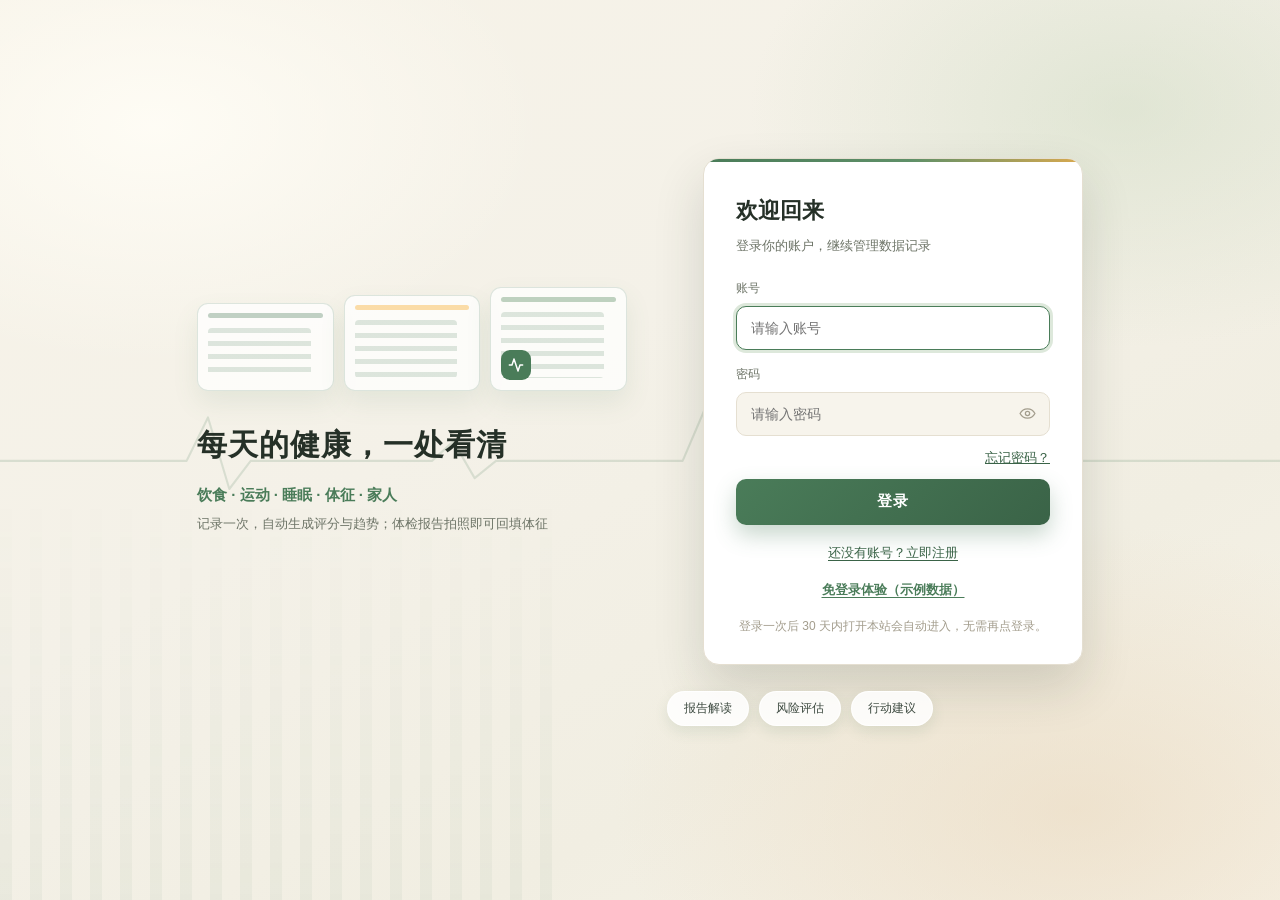
==== commit 940cd4e7: "style: 每日心情重排版；登录密码增加显示/隐藏眼睛" ====
--- a/frontend/index.html
+++ b/frontend/index.html
@@ -4,7 +4,7 @@
 <meta charset="UTF-8">
 <meta name="viewport" content="width=device-width, initial-scale=1.0">
 <title>健康管理系统 · 健康数据总览</title>
-<link rel="stylesheet" href="css/style.css?v=20261127e">
+<link rel="stylesheet" href="css/style.css?v=20261128b">
 </head>
 <body>
 
@@ -36,6 +36,8 @@
   <symbol id="i-spark" viewBox="0 0 24 24"><path d="M12 3l1.9 5.1L19 10l-5.1 1.9L12 17l-1.9-5.1L5 10l5.1-1.9L12 3z"/><path d="M19 16l.8 2.2L22 19l-2.2.8L19 22l-.8-2.2L16 19l2.2-.8L19 16z"/></symbol>
   <symbol id="i-image" viewBox="0 0 24 24"><rect x="3" y="3" width="18" height="18" rx="2"/><circle cx="8.5" cy="8.5" r="1.5"/><polyline points="21 15 16 10 5 21"/></symbol>
   <symbol id="i-smile" viewBox="0 0 24 24"><circle cx="12" cy="12" r="9"/><path d="M8 14s1.5 2 4 2 4-2 4-2"/><line x1="9" y1="9" x2="9.01" y2="9"/><line x1="15" y1="9" x2="15.01" y2="9"/></symbol>
+  <symbol id="i-eye" viewBox="0 0 24 24"><path d="M1.5 12S5 5.5 12 5.5 22.5 12 22.5 12 19 18.5 12 18.5 1.5 12 1.5 12z"/><circle cx="12" cy="12" r="3"/></symbol>
+  <symbol id="i-eye-off" viewBox="0 0 24 24"><path d="M1.5 12S5 5.5 12 5.5 22.5 12 22.5 12 19 18.5 12 18.5 1.5 12 1.5 12z"/><circle cx="12" cy="12" r="3"/><line x1="4" y1="4" x2="20" y2="20"/></symbol>
   <symbol id="i-chat" viewBox="0 0 24 24"><path d="M21 11.5a8.4 8.4 0 0 1-9 8.4 9 9 0 0 1-3.9-.9L3 21l1.9-5a8.4 8.4 0 0 1-.9-3.9 8.4 8.4 0 0 1 8.4-8.4 8.4 8.4 0 0 1 8.6 8.3z"/><line x1="8" y1="12" x2="8.01" y2="12"/><line x1="12" y1="12" x2="12.01" y2="12"/><line x1="16" y1="12" x2="16.01" y2="12"/></symbol>
   <symbol id="i-book" viewBox="0 0 24 24"><path d="M4 19.5A2.5 2.5 0 0 1 6.5 17H20"/><path d="M6.5 2H20v20H6.5A2.5 2.5 0 0 1 4 19.5v-15A2.5 2.5 0 0 1 6.5 2z"/></symbol>
   <symbol id="i-search" viewBox="0 0 24 24"><circle cx="11" cy="11" r="7"/><path d="M20 20l-3.6-3.6"/></symbol>
@@ -78,7 +80,12 @@
         </div>
         <div class="login-field">
           <label for="loginPassword">密码</label>
-          <input id="loginPassword" type="password" autocomplete="current-password" placeholder="请输入密码">
+          <div class="pwd-wrap">
+            <input id="loginPassword" type="password" autocomplete="current-password" placeholder="请输入密码">
+            <button type="button" class="pwd-eye" id="pwdEye" aria-label="显示密码" aria-pressed="false">
+              <svg class="icon"><use href="#i-eye"/></svg>
+            </button>
+          </div>
         </div>
         <div class="login-forgot-row">
           <button class="login-forgot" type="button" id="forgotBtn">忘记密码？</button>
@@ -1769,6 +1776,6 @@
 <!-- 轻提示 -->
 <div class="toast" id="toast"></div>
 
-<script src="js/app.js?v=20261127e"></script>
+<script src="js/app.js?v=20261128b"></script>
 </body>
 </html>
--- a/frontend/css/style.css
+++ b/frontend/css/style.css
@@ -29,9 +29,9 @@
   --muted: #6d7467;
   --muted-2: #a39d8d;
 
-  /* 表面：暖纸色 */
-  --bg: #f4f1e8;
-  --card: #fffdf8;
+  /* 表面：白色 */
+  --bg: #ffffff;
+  --card: #ffffff;
   --line: #e5dfd1;
   --line-soft: #efeadd;
 
@@ -598,33 +598,66 @@
 .card + .card { margin-top: 18px; }
 
 .card.card-primary {
-  border-color: var(--line);
-  background: linear-gradient(180deg, #ffffff 0%, #fbfdfc 100%);
-}
+  position: relative;
+  overflow: hidden;
+  border-color: #dfe8d9;
+  background:
+    radial-gradient(60% 80% at 100% 0%, rgba(74, 124, 89, 0.06), rgba(74, 124, 89, 0) 60%),
+    linear-gradient(180deg, #fbfdf9 0%, #ffffff 56%);
+}
+
+/* 极淡叶脉水印：呼应顶部横幅 */
+.card.card-primary::after {
+  content: '';
+  position: absolute;
+  right: -30px;
+  bottom: -50px;
+  width: 300px;
+  height: 220px;
+  pointer-events: none;
+  background: url("data:image/svg+xml,%3Csvg xmlns='http://www.w3.org/2000/svg' viewBox='0 0 360 260'%3E%3Cg fill='none' stroke='%234a7c59' stroke-opacity='.5' stroke-width='1.4' stroke-linecap='round' stroke-linejoin='round'%3E%3Cpath d='M20 240 C 110 222, 220 168, 344 78'/%3E%3Cpath d='M96 204 C 76 176, 74 142, 92 110 C 122 136, 128 176, 112 202 Z'/%3E%3Cpath d='M96 204 L 96 126'/%3E%3Cpath d='M176 162 C 156 134, 156 100, 176 72 C 204 98, 206 138, 190 160 Z'/%3E%3Cpath d='M176 162 L 176 88'/%3E%3Cpath d='M256 116 C 240 90, 242 60, 264 36 C 288 60, 288 98, 272 118 Z'/%3E%3Cpath d='M256 116 L 260 52'/%3E%3C/g%3E%3C/svg%3E") right bottom / 280px 200px no-repeat;
+  opacity: 0.16;
+}
+
+.card.card-primary > * { position: relative; z-index: 1; }
 
 .card-head {
   display: flex;
   align-items: center;
   justify-content: space-between;
   gap: 12px;
-  margin-bottom: 20px;
+  margin-bottom: 18px;
+  padding-bottom: 12px;
+  border-bottom: 1px solid var(--line-soft);
 }
 
 .card-title {
   display: flex;
   align-items: center;
-  gap: 9px;
-  font-size: 18px;
+  gap: 10px;
+  font-family: "Songti SC", "Noto Serif SC", "STSong", "SimSun", "Source Han Serif SC", serif;
+  font-size: 19px;
   font-weight: 700;
-  color: var(--ink);
-}
-
-.card-title .icon { width: 20px; height: 20px; }
+  letter-spacing: 0.5px;
+  color: var(--primary-deep);
+}
+
+.card-title .icon {
+  width: 30px;
+  height: 30px;
+  padding: 6px;
+  border-radius: 9px;
+  background: var(--primary-softer);
+  color: var(--primary-deep);
+  stroke-width: 1.9;
+}
 
 .sub-title {
-  font-size: 14px;
+  font-family: "Songti SC", "Noto Serif SC", "STSong", "SimSun", "Source Han Serif SC", serif;
+  font-size: 15px;
   font-weight: 700;
-  color: var(--ink-soft);
+  letter-spacing: 0.4px;
+  color: var(--primary-deep);
   margin: 24px 0 12px;
   padding-left: 11px;
   position: relative;
@@ -638,7 +671,7 @@
   bottom: 3px;
   width: 3px;
   border-radius: 99px;
-  background: linear-gradient(180deg, #5f9068, #4a7c59);
+  background: linear-gradient(180deg, var(--accent), var(--primary));
 }
 
 /* ==========================================================================
@@ -662,15 +695,20 @@
 }
 
 .vital {
-  background: #f7f4ec;
-  border: 1px solid var(--line-soft);
+  background: #ffffff;
+  border: 1px solid var(--line);
   border-radius: var(--r-md);
   padding: 16px 18px;
-  transition: background 0.18s var(--ease), border-color 0.18s var(--ease);
+  box-shadow: var(--shadow-sm);
+  transition: transform 0.18s var(--ease), box-shadow 0.18s var(--ease), border-color 0.18s;
   min-width: 0;
 }
 
-.vital:hover { background: #f0ece1; border-color: var(--line); }
+.vital:hover {
+  transform: translateY(-1px);
+  box-shadow: var(--shadow);
+  border-color: var(--primary-soft);
+}
 
 .vital-head {
   display: flex;
@@ -1408,90 +1446,159 @@
 
 .active-sport .end:hover { color: var(--danger); }
 
+/* 每日心情：标题 + 日期同排，心情卡 / 输入 / 小贴士 / 近 7 天分区 */
 .mood {
   margin-top: 22px;
-  background: #fff;
-  border: 1px solid var(--line);
-  border-radius: var(--r-md);
-  padding: 18px;
+  display: grid;
+  grid-template-columns: minmax(0, 1fr) auto;
+  align-items: center;
+  gap: 16px 18px;
+  background: #fbfaf6;
+  border: 1px solid var(--line);
+  border-radius: var(--r-lg);
+  padding: 22px 24px;
 }
 
 .mood-title {
-  display: flex;
-  align-items: center;
-  gap: 8px;
-  font-size: 14px;
+  grid-column: 1;
+  display: flex;
+  align-items: center;
+  gap: 9px;
+  font-family: "Songti SC", "Noto Serif SC", "STSong", "SimSun", "Source Han Serif SC", serif;
+  font-size: 17px;
   font-weight: 700;
-  color: var(--ink);
-}
-
-.mood-title .icon { color: #d9a94f; }
+  letter-spacing: 0.4px;
+  color: var(--primary-deep);
+}
+
+.mood-title .icon {
+  width: 28px;
+  height: 28px;
+  padding: 6px;
+  border-radius: 8px;
+  background: var(--warn-soft);
+  color: #b8862f;
+  stroke-width: 1.9;
+}
+
+.mood .mood-date-row {
+  grid-column: 2;
+  justify-content: flex-end;
+  margin: 0;
+}
+
+.mood .mood-date-row span { color: var(--muted-2); font-size: 11.5px; }
+
+.mood-picker {
+  grid-column: 1 / -1;
+  display: grid;
+  grid-template-columns: repeat(auto-fit, minmax(96px, 1fr));
+  gap: 10px;
+}
+
+.mood-opt {
+  display: inline-flex;
+  align-items: center;
+  justify-content: center;
+  gap: 6px;
+  border: 1px solid var(--line);
+  background: #ffffff;
+  border-radius: 12px;
+  padding: 12px 10px;
+  font-size: 13px;
+  color: var(--ink-soft);
+  cursor: pointer;
+  transition: border-color 0.15s, background 0.15s, color 0.15s, box-shadow 0.15s, transform 0.15s;
+}
+
+.mood-opt:hover {
+  border-color: var(--primary-soft);
+  background: var(--primary-softer);
+  transform: translateY(-1px);
+}
+
+.mood-opt.selected {
+  background: var(--primary-soft);
+  border-color: var(--primary);
+  color: var(--primary-deep);
+  font-weight: 700;
+  box-shadow: 0 0 0 2px var(--primary-softer);
+}
 
 .mood textarea {
+  grid-column: 1 / -1;
   width: 100%;
-  height: 84px;
-  border: 1px solid var(--line);
-  border-radius: 11px;
-  background: #f7f4ec;
-  padding: 12px 14px;
+  min-height: 96px;
+  border: 1px solid var(--line);
+  border-radius: 12px;
+  background: #ffffff;
+  padding: 14px 16px;
   font-size: 13px;
   color: var(--ink);
-  resize: none;
+  resize: vertical;
   outline: none;
-  margin-top: 12px;
-  line-height: 1.7;
+  line-height: 1.75;
+  transition: border-color 0.2s, box-shadow 0.2s;
 }
 
 .mood textarea::placeholder { color: var(--muted-2); }
-.mood textarea:focus { border-color: var(--primary); background: #fff; }
-
-.mood-picker { display: flex; flex-wrap: wrap; gap: 8px; margin-top: 12px; }
-
-.mood-opt {
-  border: 1px solid var(--line);
-  background: #fff;
-  border-radius: 99px;
-  padding: 7px 15px;
-  font-size: 12px;
-  color: var(--muted);
-  cursor: pointer;
-  transition: all 0.15s;
-}
-
-.mood-opt.selected {
-  background: var(--primary);
-  border-color: var(--primary);
-  color: #fff;
+.mood textarea:focus { border-color: var(--primary); box-shadow: 0 0 0 3px var(--primary-soft); }
+
+.mood > .sport-actions {
+  grid-column: 1 / -1;
+  justify-content: flex-end;
+  margin-top: 0;
 }
 
 .mood-tip {
-  margin-top: 10px;
+  grid-column: 1 / -1;
   font-size: 12px;
   color: var(--muted);
   line-height: 1.85;
-  background: var(--line-soft);
+  background: #ffffff;
+  border: 1px solid var(--line-soft);
+  border-left: 3px solid var(--primary);
   border-radius: 10px;
-  padding: 10px 12px;
-}
-
-.mood-week { display: flex; gap: 8px; margin-top: 10px; flex-wrap: wrap; }
+  padding: 11px 13px;
+}
+
+.mood-week {
+  grid-column: 1 / -1;
+  display: grid;
+  grid-template-columns: repeat(auto-fit, minmax(64px, 1fr));
+  gap: 8px;
+}
+
+.mood-week::before {
+  content: '近 7 天';
+  grid-column: 1 / -1;
+  font-size: 12px;
+  color: var(--muted-2);
+  letter-spacing: 0.5px;
+}
 
 .mood-week .day {
-  flex: 1;
-  min-width: 64px;
   text-align: center;
-  background: #fff;
-  border: 1px solid var(--line);
-  border-radius: 11px;
-  padding: 8px 4px;
+  background: #ffffff;
+  border: 1px solid var(--line);
+  border-radius: 12px;
+  padding: 10px 4px;
   cursor: pointer;
-}
-
-.mood-week .day .emoji { font-size: 18px; display: block; line-height: 1.3; }
+  transition: border-color 0.15s, background 0.15s, transform 0.15s;
+}
+
+.mood-week .day:hover { border-color: var(--primary-soft); transform: translateY(-1px); }
+
+.mood-week .day .emoji { font-size: 20px; display: block; line-height: 1.3; min-height: 26px; }
 .mood-week .day .mood-label { display: block; font-size: 11px; color: var(--ink-soft); margin-top: 2px; }
 .mood-week .day .date { font-size: 10px; color: var(--muted-2); }
 
 .mood-week .day.selected { border-color: var(--primary); background: var(--primary-softer); }
+
+@media (max-width: 700px) {
+  .mood { grid-template-columns: 1fr; }
+  .mood .mood-date-row { grid-column: 1; justify-content: flex-start; }
+}
 
 .sport-inputs { display: grid; grid-template-columns: repeat(3, 1fr); gap: 12px; margin-top: 12px; }
 
@@ -1778,8 +1885,10 @@
   display: flex;
   align-items: center;
   gap: 8px;
-  font-size: 18px;
+  font-family: "Songti SC", "Noto Serif SC", "STSong", "SimSun", "Source Han Serif SC", serif;
+  font-size: 19px;
   font-weight: 700;
+  letter-spacing: 0.5px;
   color: var(--ink);
 }
 
@@ -2492,7 +2601,15 @@
 .news-cat.orange { color: #c4713a; }
 .news-cat.pink { color: #b5647c; }
 
-.news-title { font-size: 15px; font-weight: 700; color: var(--ink); margin-top: 8px; line-height: 1.5; }
+.news-title {
+  font-family: "Songti SC", "Noto Serif SC", "STSong", "SimSun", "Source Han Serif SC", serif;
+  font-size: 16px;
+  font-weight: 700;
+  letter-spacing: 0.3px;
+  color: var(--ink);
+  margin-top: 8px;
+  line-height: 1.5;
+}
 .news-title mark { background: #fef08a; color: inherit; border-radius: 3px; padding: 0 1px; }
 
 .news-desc {
@@ -3630,6 +3747,37 @@
   box-shadow: 0 0 0 3px var(--primary-soft);
 }
 
+/* 密码框 + 显示/隐藏眼睛 */
+.pwd-wrap {
+  position: relative;
+  display: flex;
+  align-items: center;
+}
+
+.pwd-wrap input { padding-right: 44px; }
+
+.pwd-eye {
+  position: absolute;
+  right: 8px;
+  top: 50%;
+  transform: translateY(-50%);
+  width: 30px;
+  height: 30px;
+  border: 0;
+  border-radius: 8px;
+  background: transparent;
+  color: var(--muted-2);
+  display: flex;
+  align-items: center;
+  justify-content: center;
+  cursor: pointer;
+  transition: color 0.18s, background 0.18s;
+}
+
+.pwd-eye:hover { color: var(--primary-dark); background: var(--primary-softer); }
+.pwd-eye.is-on { color: var(--primary-dark); }
+.pwd-eye .icon { width: 17px; height: 17px; }
+
 .login-error { font-size: 12px; color: var(--danger); margin: 2px 0 10px; }
 
 .login-forgot-row { display: flex; justify-content: flex-end; margin: -4px 0 10px; }
@@ -3895,6 +4043,23 @@
 
 .sleep-card > * { position: relative; z-index: 1; }
 
+/* 稀疏星点，填补空白、避免"空白答卷"的感觉 */
+.sleep-card::after {
+  content: '';
+  position: absolute;
+  inset: 0;
+  z-index: 0;
+  pointer-events: none;
+  background-image:
+    radial-gradient(1.8px 1.8px at 14% 26%, rgba(124, 134, 196, 0.3), transparent 60%),
+    radial-gradient(1.3px 1.3px at 24% 70%, rgba(124, 134, 196, 0.22), transparent 60%),
+    radial-gradient(2px 2px at 86% 32%, rgba(124, 134, 196, 0.26), transparent 60%),
+    radial-gradient(1.4px 1.4px at 76% 78%, rgba(124, 134, 196, 0.2), transparent 60%),
+    radial-gradient(1.2px 1.2px at 55% 14%, rgba(124, 134, 196, 0.18), transparent 60%),
+    radial-gradient(1.6px 1.6px at 40% 88%, rgba(124, 134, 196, 0.2), transparent 60%);
+  opacity: 0.9;
+}
+
 /* 月亮图标：浅紫灰圆底 */
 .sleep-icon {
   width: 58px;
@@ -3926,7 +4091,18 @@
 
 .btn-sleep:hover { background: #5a6396; transform: translateY(-1px); }
 
-.sleep-form { margin-top: 20px; display: flex; justify-content: center; gap: 10px; flex-wrap: wrap; }
+.sleep-form {
+  margin-top: 20px;
+  display: flex;
+  justify-content: center;
+  align-items: center;
+  gap: 10px;
+  flex-wrap: wrap;
+  padding: 14px 16px;
+  border-radius: 16px;
+  background: #f8f6ef;
+  border: 1px solid var(--line-soft);
+}
 
 .sleep-time { display: flex; align-items: center; justify-content: center; gap: 6px; }
 
@@ -3957,7 +4133,19 @@
 
 .sleep-today { margin-top: 16px; min-height: 18px; font-size: 12.5px; color: var(--muted); }
 
-.sleep-bars { display: flex; align-items: flex-end; gap: 8px; height: 86px; margin-top: 14px; }
+.sleep-bars {
+  display: flex;
+  align-items: flex-end;
+  gap: 8px;
+  height: 96px;
+  margin-top: 18px;
+  padding: 10px 10px 0;
+  border-radius: 12px;
+  background:
+    repeating-linear-gradient(to top, rgba(124, 134, 196, 0.09) 0 1px, transparent 1px 24px),
+    linear-gradient(180deg, #fbfaf6, #f3f1e9);
+  box-shadow: inset 0 0 0 1px var(--line-soft);
+}
 .sleep-bar { flex: 1; display: flex; flex-direction: column; justify-content: flex-end; gap: 4px; text-align: center; height: 100%; }
 .sleep-bar i { display: block; border-radius: 5px 5px 0 0; background: linear-gradient(180deg, #c7cdec, #8a92c0); min-height: 4px; }
 .sleep-bar .em { font-style: normal; font-size: 10px; color: var(--muted-2); }
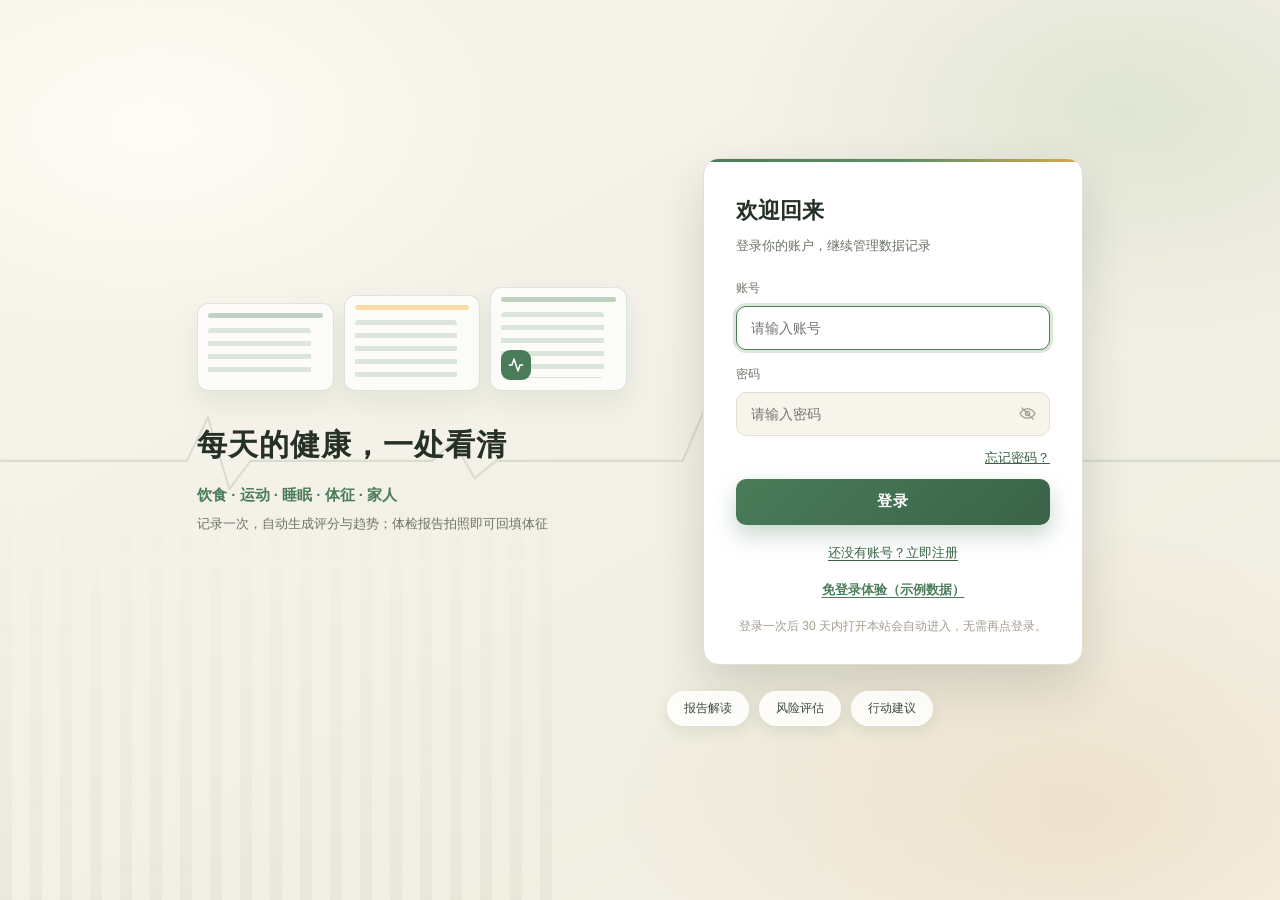
==== commit 111de2a0: "fix: 白名单账号强制管理员 + 登录后即时刷新数据大屏入口；密码眼睛状态调整" ====
--- a/frontend/index.html
+++ b/frontend/index.html
@@ -4,7 +4,7 @@
 <meta charset="UTF-8">
 <meta name="viewport" content="width=device-width, initial-scale=1.0">
 <title>健康管理系统 · 健康数据总览</title>
-<link rel="stylesheet" href="css/style.css?v=20261128b">
+<link rel="stylesheet" href="css/style.css?v=20261128c">
 </head>
 <body>
 
@@ -83,7 +83,7 @@
           <div class="pwd-wrap">
             <input id="loginPassword" type="password" autocomplete="current-password" placeholder="请输入密码">
             <button type="button" class="pwd-eye" id="pwdEye" aria-label="显示密码" aria-pressed="false">
-              <svg class="icon"><use href="#i-eye"/></svg>
+              <svg class="icon"><use href="#i-eye-off"/></svg>
             </button>
           </div>
         </div>
@@ -1776,6 +1776,6 @@
 <!-- 轻提示 -->
 <div class="toast" id="toast"></div>
 
-<script src="js/app.js?v=20261128b"></script>
+<script src="js/app.js?v=20261128c"></script>
 </body>
 </html>
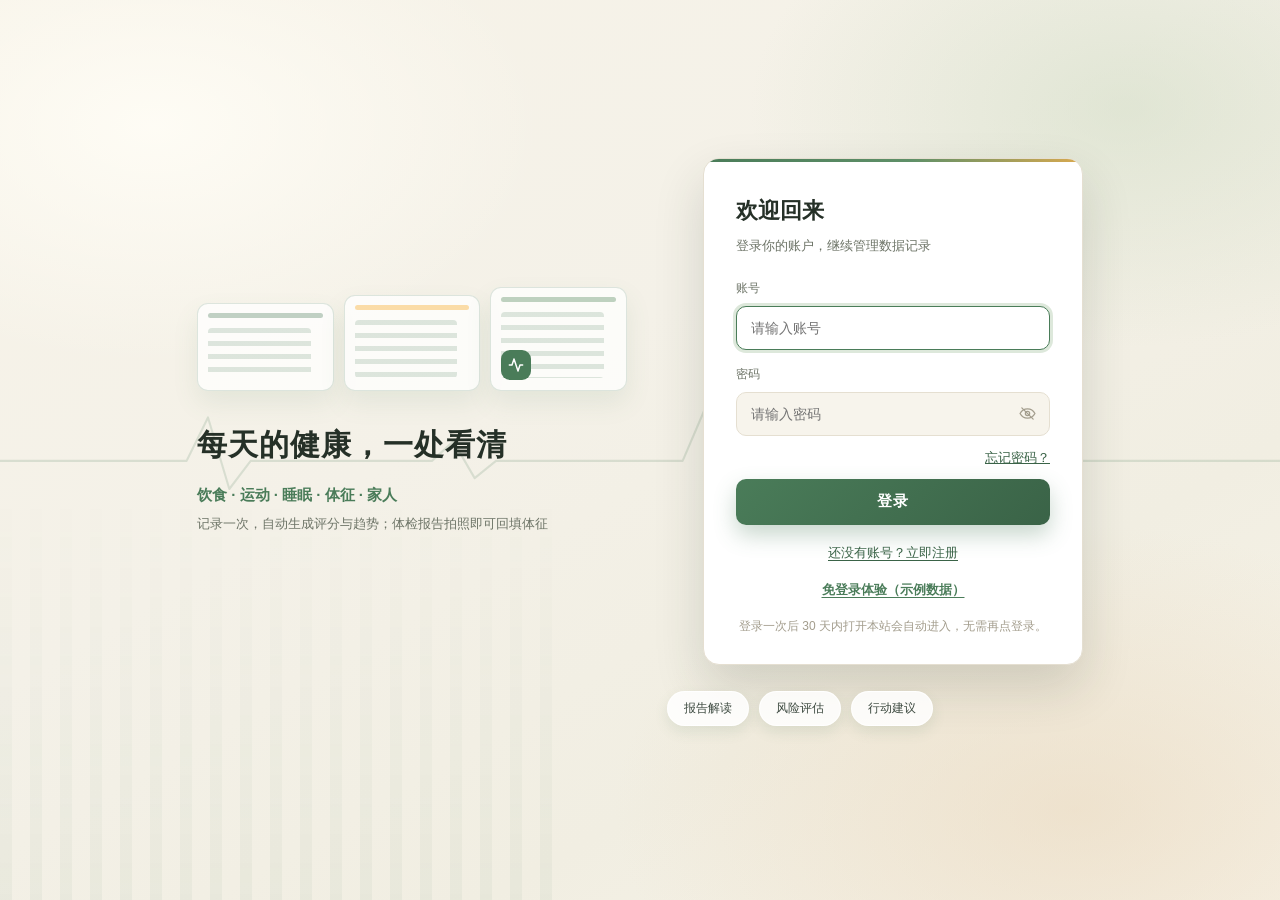
==== commit 72f7dac8: "fix: 彻底隔离免登录示例数据沙箱，防止同步串号及权限残留" ====
--- a/frontend/index.html
+++ b/frontend/index.html
@@ -4,7 +4,7 @@
 <meta charset="UTF-8">
 <meta name="viewport" content="width=device-width, initial-scale=1.0">
 <title>健康管理系统 · 健康数据总览</title>
-<link rel="stylesheet" href="css/style.css?v=20261128c">
+<link rel="stylesheet" href="css/style.css?v=20261128e">
 </head>
 <body>
 
@@ -328,11 +328,11 @@
   </div>
 
   <nav class="side-nav" id="nav">
-    <button class="active" data-page="data"><svg class="icon"><use href="#i-pulse"/></svg>健康数据</button>
-    <button data-page="diet"><svg class="icon"><use href="#i-fork"/></svg>饮食</button>
-    <button data-page="sport"><svg class="icon"><use href="#i-dumbbell"/></svg>运动</button>
+    <button class="active" data-page="data"><svg class="icon"><use href="#i-pulse"/></svg>慢病协同总览</button>
     <button data-page="family"><svg class="icon"><use href="#i-heart"/></svg>家人健康</button>
     <button data-page="assistant"><svg class="icon"><use href="#i-chat"/></svg>健康小管家</button>
+    <button data-page="diet"><svg class="icon"><use href="#i-fork"/></svg>饮食记录</button>
+    <button data-page="sport"><svg class="icon"><use href="#i-dumbbell"/></svg>运动记录</button>
     <button data-page="news"><svg class="icon"><use href="#i-book"/></svg>科普资讯</button>
     <button data-page="admin" id="navAdmin" hidden><svg class="icon"><use href="#i-activity"/></svg>数据大屏</button>
   </nav>
@@ -359,13 +359,25 @@
 <div class="main-area">
 <main class="container">
 
+  <!-- 演示模式提示条（免登录体验时显示） -->
+  <div class="guest-demo-bar" id="guestDemoBar" hidden>
+    <span><strong class="demo-dot">●</strong> 当前为「异地慢病家庭（林同学 &amp; 62岁高血压父亲）」14 天演示档案 · 数据仅保存在本机</span>
+    <button type="button" class="demo-reset-btn" id="resetGuestDemoBtn">重置示例数据</button>
+  </div>
+
   <!-- 所有页面共用的顶部横幅（紧凑版：标题 + 三评分同一行） -->
   <section class="hero">
     <div class="hero-head">
+      <div class="hero-top-row">
+        <span class="hero-eyebrow"><svg class="icon"><use href="#i-pulse"/></svg>异地家庭慢病照护 · 监测与协同</span>
+        <div class="view-mode-switch" role="group" aria-label="录入视图切换">
+          <button type="button" class="mode-pill active" data-view-mode="standard">标准视图</button>
+          <button type="button" class="mode-pill" data-view-mode="elder">长辈极简录入</button>
+        </div>
+      </div>
       <div class="hero-title">
-        <span class="hero-eyebrow"><svg class="icon"><use href="#i-pulse"/></svg>家庭健康 · 慢病管理</span>
-        <h1>把每天的健康，一处看清</h1>
-        <p>饮食 · 运动 · 睡眠 · 体征 · 家人</p>
+        <h1>把家人的慢病监测，一处看清</h1>
+        <p>血压趋势 · 极简录入 · 防误写校验 · 异地协同 · 可溯源建议</p>
         <div class="hero-underline"></div>
       </div>
       <p class="hero-hint" id="heroHint">还没有饮食与运动记录：综合评分 = 饮食 40% + 运动 40% + BMI 20%，记录后自动更新。
@@ -413,6 +425,84 @@
          页面一：健康数据
          ==================================================== -->
     <section class="page" id="page-data">
+      <!-- 长辈极简录入大字模式（点击顶部“长辈极简录入”展开） -->
+      <div class="card elder-panel" id="elderModePanel" hidden>
+        <div class="elder-head">
+          <div>
+            <h2>长辈极简录入（大字防误触模式）</h2>
+            <p>不填复杂表单：拍血压计、说一句话或拍体检单，语音播报听清后再保存</p>
+          </div>
+          <button type="button" class="elder-exit-btn" id="exitElderBtn">返回标准视图</button>
+        </div>
+        <div class="elder-actions">
+          <button type="button" class="elder-btn elder-btn-bp" id="elderBpPhotoBtn">
+            <span class="elder-ico">📷</span>
+            <strong>拍血压计自动读数</strong>
+            <span>上传屏幕照片 · 质量门控 + 基线校验</span>
+          </button>
+          <button type="button" class="elder-btn elder-btn-voice" id="elderVoiceBpBtn">
+            <span class="elder-ico">🎙️</span>
+            <strong>一句话记血压与服药</strong>
+            <span>支持语音/口语解析 · 语音播报确认</span>
+          </button>
+          <button type="button" class="elder-btn elder-btn-report" id="elderReportBtn">
+            <span class="elder-ico">🩺</span>
+            <strong>拍体检报告解读</strong>
+            <span>提取关键异常指标 · 标注指南出处</span>
+          </button>
+        </div>
+        <input type="file" id="bpMeterFileInput" accept="image/*" hidden>
+        <div class="elder-quick-bar">
+          <input type="text" id="elderQuickInput" placeholder="例如：爸爸早上测血压 152/94，忘吃氨氯地平，有点头晕">
+          <button type="button" class="btn-primary" id="elderQuickParseBtn">识别并校验</button>
+        </div>
+        <div class="elder-demo-strip">
+          <span>评审一键模拟血压计拍照：</span>
+          <button type="button" class="chip-demo" id="demoBpClearBtn">清晰血压计（148/92 · 触发协同）</button>
+          <button type="button" class="chip-demo" id="demoBpGlareBtn">反光倾斜屏幕（触发重拍与核对门控）</button>
+          <button type="button" class="chip-demo" id="demoBpSpikeBtn">基线突变测试（174/106 · 触发二次确认）</button>
+        </div>
+      </div>
+
+      <!-- 异地家庭慢病协同核心看板（首页第一视角） -->
+      <div class="card chronic-collab-card" id="chronicCollabCard">
+        <div class="chronic-head">
+          <div>
+            <div class="card-title"><svg class="icon heart"><use href="#i-heart"/></svg>异地家庭慢病协同看板</div>
+            <p class="chronic-sub" id="chronicMemberMeta">正在关注：爸爸 · 62 岁 · 原发性高血压 · 氨氯地平 5mg/日</p>
+          </div>
+          <div class="chronic-tools">
+            <select id="chronicMemberSelect" aria-label="选择关注家庭成员"></select>
+            <button type="button" class="btn-soft" id="openBpDraftBtn">+ 拍照/快速记血压</button>
+            <button type="button" class="btn-soft" id="openWeeklyReportBtn">生成家庭周报</button>
+          </div>
+        </div>
+
+        <div class="chronic-grid">
+          <div class="chronic-trend-box">
+            <div class="chronic-kpis">
+              <div class="ckpi"><span>近 7 次均值</span><b id="ckpiMeanBp">—</b></div>
+              <div class="ckpi"><span>家庭达标率（&lt;135/85）</span><b id="ckpiPassRate">—</b></div>
+              <div class="ckpi"><span>近 14 天记录依从性</span><b id="ckpiAdherence">—</b></div>
+            </div>
+            <div class="bp-chart-wrap" id="chronicBpChart"></div>
+            <div class="bp-chart-legend">
+              <span><i class="lg-sys"></i>收缩压（高压）</span>
+              <span><i class="lg-dia"></i>舒张压（低压）</span>
+              <span><i class="lg-ref"></i>家庭自测警戒线 135/85 mmHg</span>
+            </div>
+          </div>
+
+          <div class="chronic-tasks-box">
+            <div class="ctask-head">
+              <strong>异地协同任务流转 <span class="ctask-badge" id="collabPendingCount">0 待处理</span></strong>
+              <button type="button" class="link-mini" id="addCollabTaskBtn">+ 新建任务</button>
+            </div>
+            <div class="ctask-list" id="collabTaskList"></div>
+          </div>
+        </div>
+      </div>
+
       <div class="card health-card card-primary">
         <div class="health-main">
           <div class="card-head">
@@ -578,8 +668,14 @@
         </div>
       </div>
 
-      <!-- 睡眠板块（并入健康数据） -->
-      <div class="sleep-inline" id="sleepSection">
+      <!-- 更多个人日常记录（默认折叠，保持首屏聚焦于异地家庭慢病监测与协同） -->
+      <details class="more-personal-records" id="morePersonalDetails">
+        <summary class="more-personal-summary">
+          <span>展开更多个人日常记录（睡眠趋势 / 女性健康档案）</span>
+          <span class="more-personal-hint">点击展开</span>
+        </summary>
+        <!-- 睡眠板块（并入健康数据） -->
+        <div class="sleep-inline" id="sleepSection">
         <div class="sleep-card">
           <div class="sleep-icon"><svg class="icon"><use href="#i-moon"/></svg></div>
           <h2>优质睡眠，恢复活力</h2>
@@ -679,6 +775,7 @@
           </div>
         </div>
       </div>
+      </details>
     </section>
 
     <!-- ====================================================
@@ -1773,9 +1870,136 @@
   </div>
 </div>
 
+<!-- 血压结构化草稿确认 + 历史基线校验 + 语音播报回放弹窗 -->
+<div class="mask" id="bpDraftMask">
+  <div class="modal bp-draft-modal">
+    <div class="modal-head">
+      <h3 id="bpDraftTitle">血压录入草稿确认（写前安全校验）</h3>
+      <button type="button" class="modal-close" id="bpDraftClose" aria-label="关闭"><svg class="icon"><use href="#i-close"/></svg></button>
+    </div>
+    <div class="bp-draft-body">
+      <div class="bp-source-row">
+        <span class="bp-source-tag" id="bpDraftSourceTag">录入来源：快速录入</span>
+        <button type="button" class="btn-soft btn-xs" id="bpDraftPhotoTrigger">📷 上传血压计照片</button>
+      </div>
+      <div class="bp-validation-box ok" id="bpValidationBox">
+        <strong>写前校验状态</strong>
+        <p id="bpValidationText">请输入收缩压与舒张压，系统将自动进行生理边界与近 7 天历史基线校验。</p>
+      </div>
+      <div class="bp-form-grid">
+        <label>归属成员
+          <select id="bpDraftMember"></select>
+        </label>
+        <label>测量时段
+          <select id="bpDraftPeriod">
+            <option value="晨起">晨起（起床后 1h 内）</option>
+            <option value="午后">午后</option>
+            <option value="晚间">晚间（睡前）</option>
+            <option value="未知">其他时段</option>
+          </select>
+        </label>
+        <label>收缩压 / 高压（mmHg）
+          <input type="number" id="bpDraftSys" placeholder="例如 138" min="40" max="300">
+        </label>
+        <label>舒张压 / 低压（mmHg）
+          <input type="number" id="bpDraftDia" placeholder="例如 86" min="20" max="200">
+        </label>
+        <label>心率（次/分，选填）
+          <input type="number" id="bpDraftPulse" placeholder="例如 74" min="30" max="220">
+        </label>
+        <label>降压药服药状态
+          <select id="bpDraftMed">
+            <option value="已服药">已按时服药</option>
+            <option value="未服药/漏服">未服药 / 疑似漏服</option>
+            <option value="未说明">未说明 / 无需服药</option>
+          </select>
+        </label>
+      </div>
+      <label class="bp-full-label">症状或备注（选填）
+        <input type="text" id="bpDraftNote" placeholder="例如：昨晚没睡好、略微头晕、静坐 5 分钟后复测">
+      </label>
+      <div class="bp-double-confirm" id="bpDoubleConfirmRow" hidden>
+        <label><input type="checkbox" id="bpDoubleConfirmCheck"> 我已人工核对数值无误（已知晓基线波动或拍摄质量提醒）</label>
+      </div>
+    </div>
+    <div class="modal-foot bp-draft-foot">
+      <button type="button" class="btn-soft" id="bpSpeakBtn">🔊 语音播报核对</button>
+      <div class="bp-foot-right">
+        <button type="button" class="btn-cancel" id="bpDraftCancel">取消</button>
+        <button type="button" class="btn-primary" id="bpDraftSave">确认写入档案</button>
+      </div>
+    </div>
+  </div>
+</div>
+
+<!-- 异地家庭慢病异步周报弹窗 -->
+<div class="mask" id="weeklyReportMask">
+  <div class="modal">
+    <div class="modal-head">
+      <h3>异地家庭慢病异步周报</h3>
+      <button type="button" class="modal-close" id="weeklyReportClose" aria-label="关闭"><svg class="icon"><use href="#i-close"/></svg></button>
+    </div>
+    <div class="modal-body">
+      <p class="report-modal-tip">自动汇总近 7 天家庭血压趋势、记录依从性与待办协同状态，可直接复制到微信发给父母或复诊医生参考。</p>
+      <textarea id="weeklyReportText" rows="12" readonly></textarea>
+    </div>
+    <div class="modal-foot">
+      <button type="button" class="btn-cancel" id="weeklyReportCancel">关闭</button>
+      <button type="button" class="btn-primary" id="copyWeeklyReportBtn">一键复制到微信</button>
+    </div>
+  </div>
+</div>
+
+<!-- 协同任务新建 / 状态反馈弹窗 -->
+<div class="mask" id="collabTaskMask">
+  <div class="modal">
+    <div class="modal-head">
+      <h3 id="collabModalTitle">登记协同任务反馈</h3>
+      <button type="button" class="modal-close" id="collabTaskClose" aria-label="关闭"><svg class="icon"><use href="#i-close"/></svg></button>
+    </div>
+    <div class="modal-body collab-form">
+      <label>关联成员
+        <select id="collabMember"></select>
+      </label>
+      <label>协同事项标题
+        <input type="text" id="collabTitle" placeholder="例如：电话核实爸爸晨起血压偏高与服药情况">
+      </label>
+      <div class="bp-form-grid">
+        <label>任务类型
+          <select id="collabCategory">
+            <option value="异常复核">异常复核</option>
+            <option value="用药提醒">用药提醒</option>
+            <option value="复诊准备">复诊准备</option>
+            <option value="生活关怀">生活关怀</option>
+          </select>
+        </label>
+        <label>当前状态
+          <select id="collabStatus">
+            <option value="pending_confirm">待确认</option>
+            <option value="pending_remind">待提醒</option>
+            <option value="pending_call">待沟通</option>
+            <option value="done">已完成</option>
+          </select>
+        </label>
+      </div>
+      <label>负责人
+        <input type="text" id="collabAssignee" value="子女（林同学）" placeholder="例如：子女（林同学）">
+      </label>
+      <label>处理反馈 / 沟通记录
+        <textarea id="collabFeedback" rows="3" placeholder="例如：已通电话，爸爸早饭后忘吃氨氯地平，已提醒补测晚间血压"></textarea>
+      </label>
+    </div>
+    <div class="modal-foot">
+      <button type="button" class="btn-cancel" id="collabTaskCancel">取消</button>
+      <button type="button" class="btn-primary" id="collabTaskSave">保存协同状态</button>
+    </div>
+  </div>
+</div>
+
 <!-- 轻提示 -->
 <div class="toast" id="toast"></div>
 
-<script src="js/app.js?v=20261128c"></script>
+<script src="js/app.js?v=20261128f"></script>
+<script src="js/chronic.js?v=20261128f"></script>
 </body>
 </html>
--- a/frontend/css/style.css
+++ b/frontend/css/style.css
@@ -423,15 +423,17 @@
 
 .score {
   display: grid;
-  grid-template-columns: 36px minmax(0, 1fr);
-  align-items: center;
-  gap: 10px;
-  padding: 13px 15px;
+  grid-template-columns: 32px minmax(0, 1fr);
+  align-items: center;
+  gap: 8px;
+  padding: 11px 12px;
   border-radius: 14px;
   background: #fffdf8;
   border: 1px solid rgba(255, 248, 236, 0.7);
   box-shadow: 0 6px 16px rgba(53, 81, 61, 0.26);
   cursor: pointer;
+  min-width: 0;
+  overflow: hidden;
   transition: transform 0.18s var(--ease), box-shadow 0.18s var(--ease);
 }
 
@@ -3019,7 +3021,9 @@
 .fab.dragging .ai-run { animation-play-state: paused; }
 .fab:hover { transform: scale(1.06); }
 
-body:has(.mask.open) .fab { opacity: 0; pointer-events: none; }
+body:has(.mask.open) .fab,
+body.page-assistant .fab { opacity: 0; pointer-events: none; }
+#page-family { padding-bottom: 92px; }
 .fab .icon { width: 26px; height: 26px; }
 
 .fab .dot {
@@ -3594,9 +3598,13 @@
   pointer-events: none;
 }
 
-.login-shell {
+.login-shell,
+.onboarding-wrap,
+.reset-card {
   position: relative;
   z-index: 1;
+}
+.login-shell {
   display: flex;
   align-items: center;
   justify-content: center;
@@ -4492,3 +4500,426 @@
   .plan-week { grid-template-columns: 1fr; }
   .voice-panel { bottom: 76px; padding: 12px; }
 }
+
+
+/* ==========================================================================
+   18. 大创立项聚焦升级：异地家庭慢病协同、长辈极简录入、写前校验与指南溯源
+   ========================================================================== */
+.guest-demo-bar {
+  display: flex;
+  align-items: center;
+  justify-content: space-between;
+  gap: 12px;
+  flex-wrap: wrap;
+  margin-top: 14px;
+  padding: 10px 16px;
+  border-radius: 12px;
+  background: #fdf6e7;
+  border: 1px solid #e7d1a7;
+  color: #5b4523;
+  font-size: 13px;
+}
+.guest-demo-bar .demo-dot { color: #3a7d52; margin-right: 4px; }
+.demo-reset-btn {
+  padding: 5px 12px;
+  border-radius: 99px;
+  border: 1px solid #cfa96e;
+  background: #fff;
+  color: #5b4523;
+  font-size: 12px;
+  font-weight: 600;
+  cursor: pointer;
+}
+.demo-reset-btn:hover { background: #f8ebd2; }
+
+.hero-top-row {
+  display: flex;
+  align-items: center;
+  justify-content: space-between;
+  gap: 12px;
+  flex-wrap: wrap;
+  margin-bottom: 10px;
+}
+.hero-top-row .hero-eyebrow { margin-bottom: 0; }
+.view-mode-switch {
+  display: inline-flex;
+  padding: 3px;
+  border-radius: 99px;
+  background: rgba(255, 250, 240, 0.14);
+  border: 1px solid rgba(255, 232, 200, 0.35);
+}
+.mode-pill {
+  border: 0;
+  background: transparent;
+  color: rgba(255, 248, 236, 0.85);
+  padding: 5px 12px;
+  border-radius: 99px;
+  font-size: 12px;
+  font-weight: 600;
+  cursor: pointer;
+  transition: background 0.18s, color 0.18s;
+}
+.mode-pill.active {
+  background: #fffdf7;
+  color: #294a34;
+  box-shadow: 0 2px 8px rgba(0, 0, 0, 0.14);
+}
+.score-group { min-width: 480px; }
+.score .score-ico { width: 32px; height: 32px; }
+.score .row { font-size: 11.5px; gap: 4px; }
+.score .score-num b { font-size: 18px; }
+
+/* 长辈极简录入面板 */
+.elder-panel {
+  border: 2px solid #4a7c59 !important;
+  background: linear-gradient(180deg, #fbfdf9 0%, #f5f9f2 100%) !important;
+}
+.elder-head {
+  display: flex;
+  justify-content: space-between;
+  align-items: flex-start;
+  gap: 12px;
+  flex-wrap: wrap;
+  margin-bottom: 16px;
+}
+.elder-head h2 { font-size: 22px; color: #203b28; margin: 0 0 4px; }
+.elder-head p { font-size: 15px; color: #4a5e50; margin: 0; }
+.elder-exit-btn {
+  padding: 8px 14px;
+  border-radius: 10px;
+  border: 1px solid #b8ccb9;
+  background: #fff;
+  color: #294a34;
+  font-size: 14px;
+  font-weight: 600;
+  cursor: pointer;
+}
+.elder-actions {
+  display: grid;
+  grid-template-columns: repeat(3, minmax(0, 1fr));
+  gap: 14px;
+  margin-bottom: 16px;
+}
+.elder-btn {
+  display: flex;
+  flex-direction: column;
+  align-items: flex-start;
+  gap: 6px;
+  padding: 20px 18px;
+  border-radius: 16px;
+  border: 2px solid transparent;
+  text-align: left;
+  cursor: pointer;
+  transition: transform 0.16s, box-shadow 0.16s;
+}
+.elder-btn:hover { transform: translateY(-2px); box-shadow: 0 10px 22px rgba(41, 74, 52, 0.14); }
+.elder-ico { font-size: 30px; line-height: 1; }
+.elder-btn strong { font-size: 19px; color: #1d3525; }
+.elder-btn span:last-child { font-size: 14px; color: #4c6253; }
+.elder-btn-bp { background: #e8f3eb; border-color: #88b496; }
+.elder-btn-voice { background: #fdf2e1; border-color: #dfb276; }
+.elder-btn-report { background: #edf3f8; border-color: #93b6d4; }
+.elder-quick-bar {
+  display: flex;
+  gap: 10px;
+  margin-bottom: 12px;
+}
+.elder-quick-bar input {
+  flex: 1;
+  padding: 13px 16px;
+  font-size: 16px;
+  border-radius: 12px;
+  border: 1.5px solid #c7d4c6;
+  background: #fff;
+}
+.elder-quick-bar .btn-primary { padding: 0 22px; font-size: 16px; white-space: nowrap; }
+.elder-demo-strip {
+  display: flex;
+  align-items: center;
+  gap: 8px;
+  flex-wrap: wrap;
+  font-size: 13px;
+  color: #536658;
+}
+.chip-demo {
+  padding: 6px 12px;
+  border-radius: 99px;
+  border: 1px dashed #6b9576;
+  background: #fff;
+  color: #294a34;
+  font-size: 12.5px;
+  font-weight: 600;
+  cursor: pointer;
+}
+.chip-demo:hover { background: #e8f3eb; }
+
+/* 异地家庭慢病协同核心看板 */
+.chronic-collab-card {
+  border-left: 4px solid #4a7c59;
+  background: linear-gradient(180deg, #fffefb 0%, #faf8f1 100%);
+}
+.chronic-head {
+  display: flex;
+  justify-content: space-between;
+  align-items: flex-start;
+  gap: 12px;
+  flex-wrap: wrap;
+  margin-bottom: 16px;
+}
+.chronic-sub { font-size: 13px; color: var(--muted); margin: 4px 0 0; }
+.chronic-tools {
+  display: flex;
+  align-items: center;
+  gap: 8px;
+  flex-wrap: wrap;
+}
+.chronic-tools select {
+  padding: 7px 12px;
+  border-radius: 10px;
+  border: 1px solid var(--line);
+  background: #fff;
+  font-size: 13px;
+  color: var(--ink);
+}
+.btn-soft {
+  padding: 7px 13px;
+  border-radius: 10px;
+  border: 1px solid #c6d7c8;
+  background: #f1f7f2;
+  color: #294a34;
+  font-size: 13px;
+  font-weight: 600;
+  cursor: pointer;
+}
+.btn-soft:hover { background: #e2efe5; }
+.btn-xs { padding: 5px 10px; font-size: 12px; }
+
+.chronic-grid {
+  display: grid;
+  grid-template-columns: minmax(0, 1.25fr) minmax(0, 1fr);
+  gap: 18px;
+}
+.chronic-trend-box {
+  background: #fff;
+  border: 1px solid var(--line);
+  border-radius: 14px;
+  padding: 14px 16px;
+}
+.chronic-kpis {
+  display: grid;
+  grid-template-columns: repeat(3, minmax(0, 1fr));
+  gap: 10px;
+  margin-bottom: 12px;
+}
+.ckpi {
+  background: #f8f6ef;
+  border-radius: 10px;
+  padding: 9px 11px;
+}
+.ckpi span { display: block; font-size: 11.5px; color: var(--muted); }
+.ckpi b { font-size: 16px; color: var(--ink); font-weight: 800; }
+.bp-chart-wrap { width: 100%; min-height: 156px; }
+.bp-chart-wrap svg { width: 100%; height: 156px; display: block; }
+.bp-chart-legend {
+  display: flex;
+  gap: 14px;
+  flex-wrap: wrap;
+  font-size: 11.5px;
+  color: var(--muted);
+  margin-top: 6px;
+}
+.bp-chart-legend i { display: inline-block; width: 12px; height: 3px; border-radius: 2px; margin-right: 5px; vertical-align: middle; }
+.lg-sys { background: #c25843; }
+.lg-dia { background: #4a7c59; }
+.lg-ref { border-top: 2px dashed #d98c5f; height: 0 !important; }
+
+.chronic-tasks-box {
+  background: #fff;
+  border: 1px solid var(--line);
+  border-radius: 14px;
+  padding: 14px 16px;
+  display: flex;
+  flex-direction: column;
+}
+.ctask-head {
+  display: flex;
+  justify-content: space-between;
+  align-items: center;
+  margin-bottom: 10px;
+  font-size: 14px;
+}
+.ctask-badge {
+  display: inline-block;
+  margin-left: 6px;
+  padding: 2px 8px;
+  border-radius: 99px;
+  background: #fdece7;
+  color: #b54531;
+  font-size: 11.5px;
+  font-weight: 700;
+}
+.link-mini {
+  border: 0;
+  background: none;
+  color: #3a6b48;
+  font-size: 12.5px;
+  font-weight: 600;
+  cursor: pointer;
+}
+.ctask-list { display: flex; flex-direction: column; gap: 9px; max-height: 245px; overflow-y: auto; }
+.ctask-item {
+  border: 1px solid #ece7da;
+  border-radius: 11px;
+  padding: 10px 12px;
+  background: #fdfcf8;
+}
+.ctask-item.is-done { opacity: 0.72; background: #f6f8f5; }
+.ctask-top {
+  display: flex;
+  justify-content: space-between;
+  align-items: center;
+  gap: 8px;
+  margin-bottom: 4px;
+}
+.ctask-status {
+  padding: 2px 8px;
+  border-radius: 99px;
+  font-size: 11px;
+  font-weight: 700;
+}
+.st-pending_confirm { background: #fdece7; color: #b54531; }
+.st-pending_remind { background: #fef4dd; color: #9c6b17; }
+.st-pending_call { background: #e8f1fb; color: #2b5c94; }
+.st-done { background: #e5f3e9; color: #2e6b40; }
+.ctask-title { font-size: 13px; font-weight: 600; color: var(--ink); line-height: 1.45; }
+.ctask-meta { font-size: 11.5px; color: var(--muted); margin-top: 4px; display: flex; justify-content: space-between; align-items: center; gap: 8px; flex-wrap: wrap; }
+.ctask-fb { font-size: 11.5px; color: #365c41; background: #eff6f0; padding: 5px 8px; border-radius: 7px; margin-top: 6px; }
+.ctask-actions { display: flex; gap: 6px; margin-top: 6px; }
+.ctask-actions button {
+  padding: 3px 9px;
+  border-radius: 7px;
+  border: 1px solid #d5d0c3;
+  background: #fff;
+  font-size: 11.5px;
+  color: var(--ink);
+  cursor: pointer;
+}
+.ctask-actions button.primary-mini { background: #4a7c59; color: #fff; border-color: #4a7c59; }
+
+/* 血压草稿校验弹窗 */
+.bp-draft-modal { max-width: 580px; width: 94%; }
+.bp-draft-body { padding: 4px 0 8px; display: flex; flex-direction: column; gap: 12px; }
+.bp-source-row { display: flex; justify-content: space-between; align-items: center; gap: 8px; flex-wrap: wrap; }
+.bp-source-tag { font-size: 12px; padding: 4px 10px; border-radius: 99px; background: #eef4ef; color: #2d5a3b; font-weight: 600; }
+.bp-validation-box {
+  padding: 11px 13px;
+  border-radius: 11px;
+  font-size: 12.5px;
+  line-height: 1.55;
+  border: 1px solid #c9decb;
+  background: #f2f9f3;
+  color: #224b2f;
+}
+.bp-validation-box.warn { border-color: #e6c281; background: #fff8ea; color: #7c5210; }
+.bp-validation-box.err { border-color: #e5a399; background: #fff1ee; color: #9c2b1c; }
+.bp-validation-box strong { display: block; margin-bottom: 3px; }
+.bp-validation-box p { margin: 0; }
+.bp-form-grid { display: grid; grid-template-columns: repeat(2, minmax(0, 1fr)); gap: 10px; }
+.bp-form-grid label, .bp-full-label, .collab-form label {
+  display: flex; flex-direction: column; gap: 5px; font-size: 12.5px; color: var(--muted); font-weight: 600;
+}
+.bp-form-grid input, .bp-form-grid select, .bp-full-label input, .collab-form input, .collab-form select, .collab-form textarea, #weeklyReportText {
+  width: 100%;
+  padding: 8px 10px;
+  border-radius: 9px;
+  border: 1px solid var(--line);
+  font-size: 13.5px;
+  color: var(--ink);
+  background: #fff;
+  font-family: inherit;
+}
+.bp-double-confirm {
+  padding: 9px 12px;
+  border-radius: 9px;
+  background: #fff5e3;
+  border: 1px solid #e6c281;
+  font-size: 12.5px;
+  color: #7c5210;
+}
+.bp-double-confirm label { display: flex; align-items: center; gap: 8px; cursor: pointer; }
+.bp-draft-foot { display: flex; justify-content: space-between; align-items: center; gap: 10px; flex-wrap: wrap; }
+.bp-foot-right { display: flex; gap: 8px; }
+.report-modal-tip { font-size: 12.5px; color: var(--muted); margin: 0 0 10px; }
+.collab-form { display: flex; flex-direction: column; gap: 10px; }
+
+/* 餐食识别结果可逐项编辑 */
+.ai-edit-hint { font-size: 12px; color: #3a6b48; margin-bottom: 8px; }
+.ai-food-editable { display: flex; justify-content: space-between; align-items: center; gap: 8px; }
+.ai-food-controls { display: inline-flex; align-items: center; gap: 4px; }
+.ai-food-kcal-input {
+  width: 66px; padding: 3px 6px; border-radius: 6px; border: 1px solid #cfd6cb;
+  font-size: 12.5px; text-align: right; font-weight: 700;
+}
+.ai-food-controls em { font-style: normal; font-size: 11.5px; color: var(--muted); }
+.ai-food-del {
+  width: 22px; height: 22px; border-radius: 50%; border: 1px solid #e2c5be;
+  background: #fff5f3; color: #b54531; font-size: 14px; line-height: 1; cursor: pointer;
+}
+
+/* AI 消息底部数据与权威指南溯源标签 */
+.ai-citations {
+  margin-top: 9px;
+  padding-top: 8px;
+  border-top: 1px dashed rgba(74, 124, 89, 0.28);
+  font-size: 11.5px;
+}
+.ai-cite-title { font-weight: 700; color: #2f5b3d; margin-bottom: 5px; }
+.ai-cite-tags { display: flex; flex-wrap: wrap; gap: 5px; }
+.cite-tag {
+  display: inline-block;
+  padding: 2px 7px;
+  border-radius: 6px;
+  line-height: 1.45;
+  cursor: help;
+}
+.cite-record { background: #e8f4ec; color: #245534; border: 1px solid #c1dec9; }
+.cite-guide { background: #ebf2fa; color: #264f7d; border: 1px solid #c6daf0; }
+.ai-cite-safe { margin-top: 5px; font-size: 11px; color: #7a7468; }
+
+@media (max-width: 960px) {
+  .score-group { min-width: 0; }
+  .chronic-grid, .elder-actions { grid-template-columns: 1fr; }
+}
+@media (max-width: 560px) {
+  .bp-form-grid, .chronic-kpis { grid-template-columns: 1fr; }
+}
+
+/* 首屏折叠更多个人记录，突出慢病主线 */
+.more-personal-records {
+  margin-top: 16px;
+  border-radius: 14px;
+  border: 1px dashed #cfd6cb;
+  background: rgba(255, 253, 248, 0.72);
+  padding: 4px 14px 10px;
+}
+.more-personal-summary {
+  display: flex;
+  align-items: center;
+  justify-content: space-between;
+  padding: 12px 4px;
+  font-size: 13.5px;
+  font-weight: 700;
+  color: #496051;
+  cursor: pointer;
+  list-style: none;
+}
+.more-personal-summary::-webkit-details-marker { display: none; }
+.more-personal-hint {
+  font-size: 12px;
+  font-weight: 600;
+  color: #4a7c59;
+  padding: 3px 10px;
+  border-radius: 99px;
+  background: #edf4ef;
+}
+.more-personal-records[open] .more-personal-hint { display: none; }
